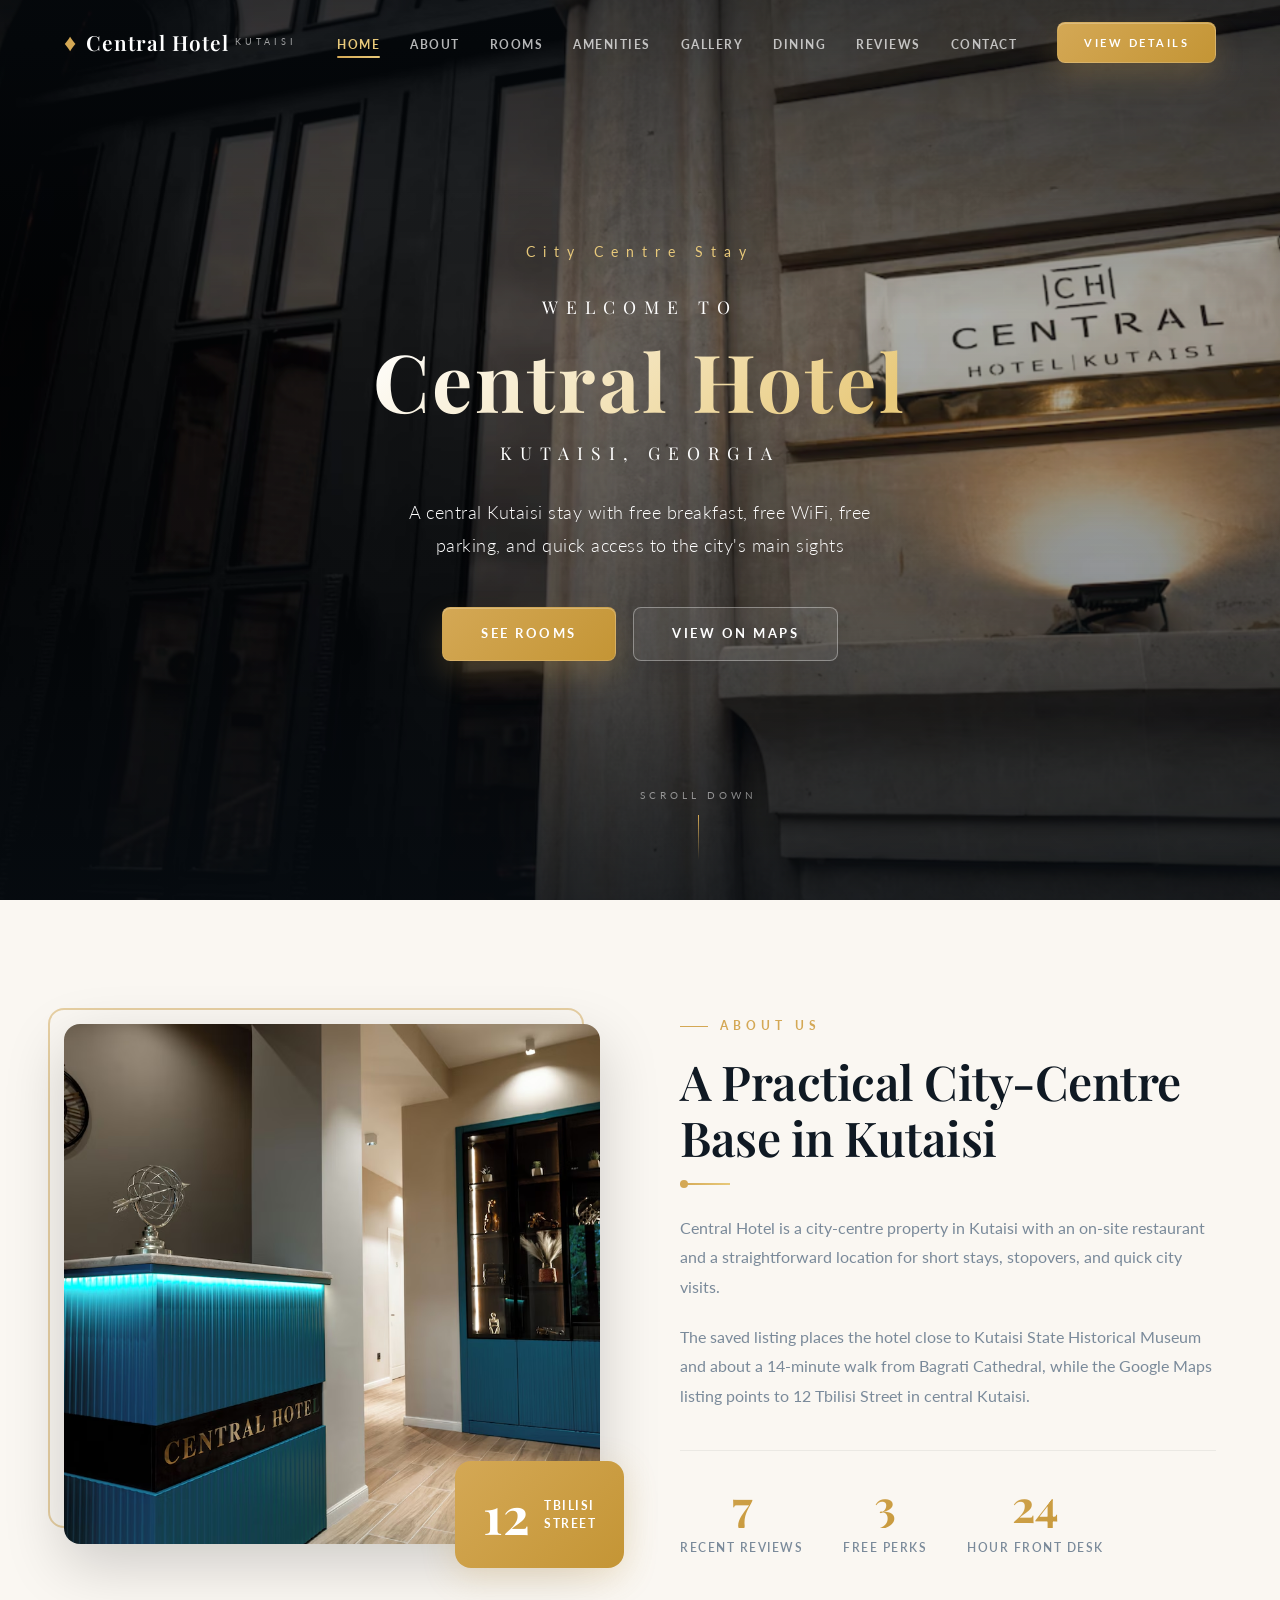
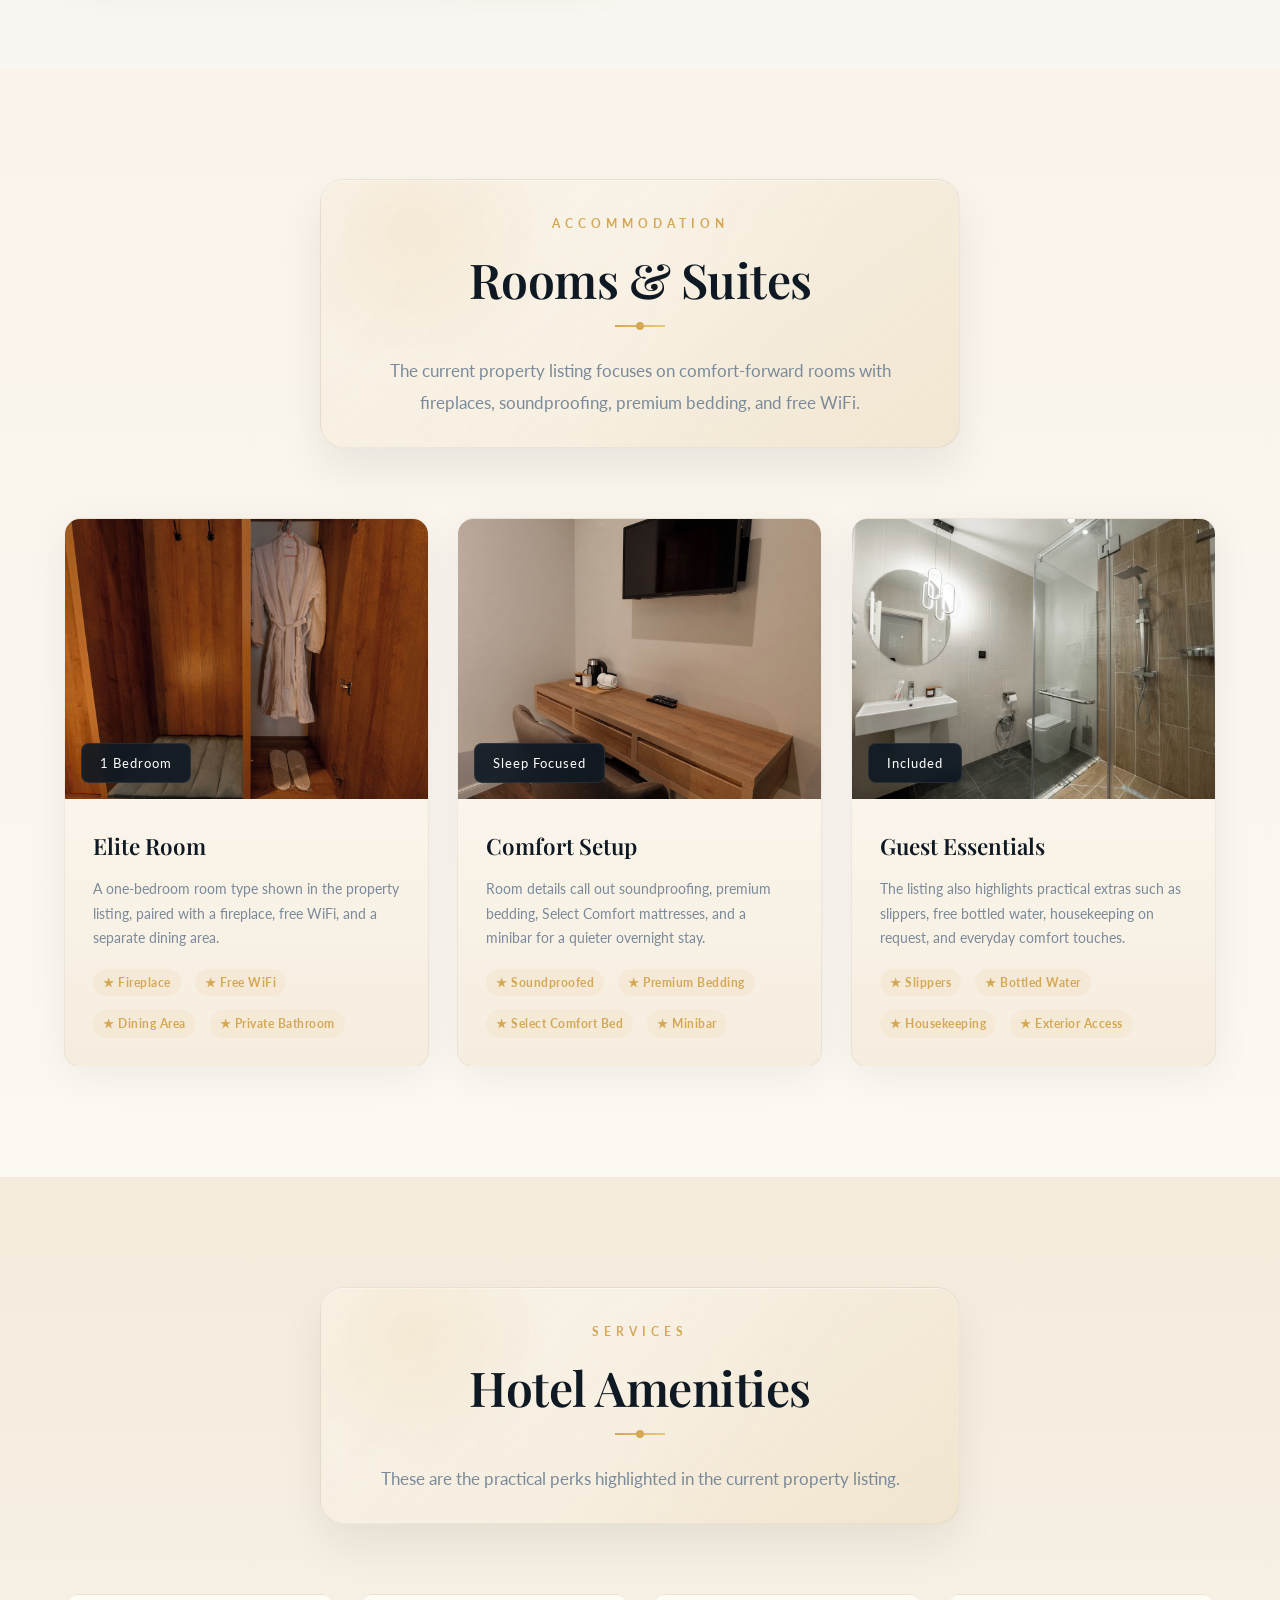
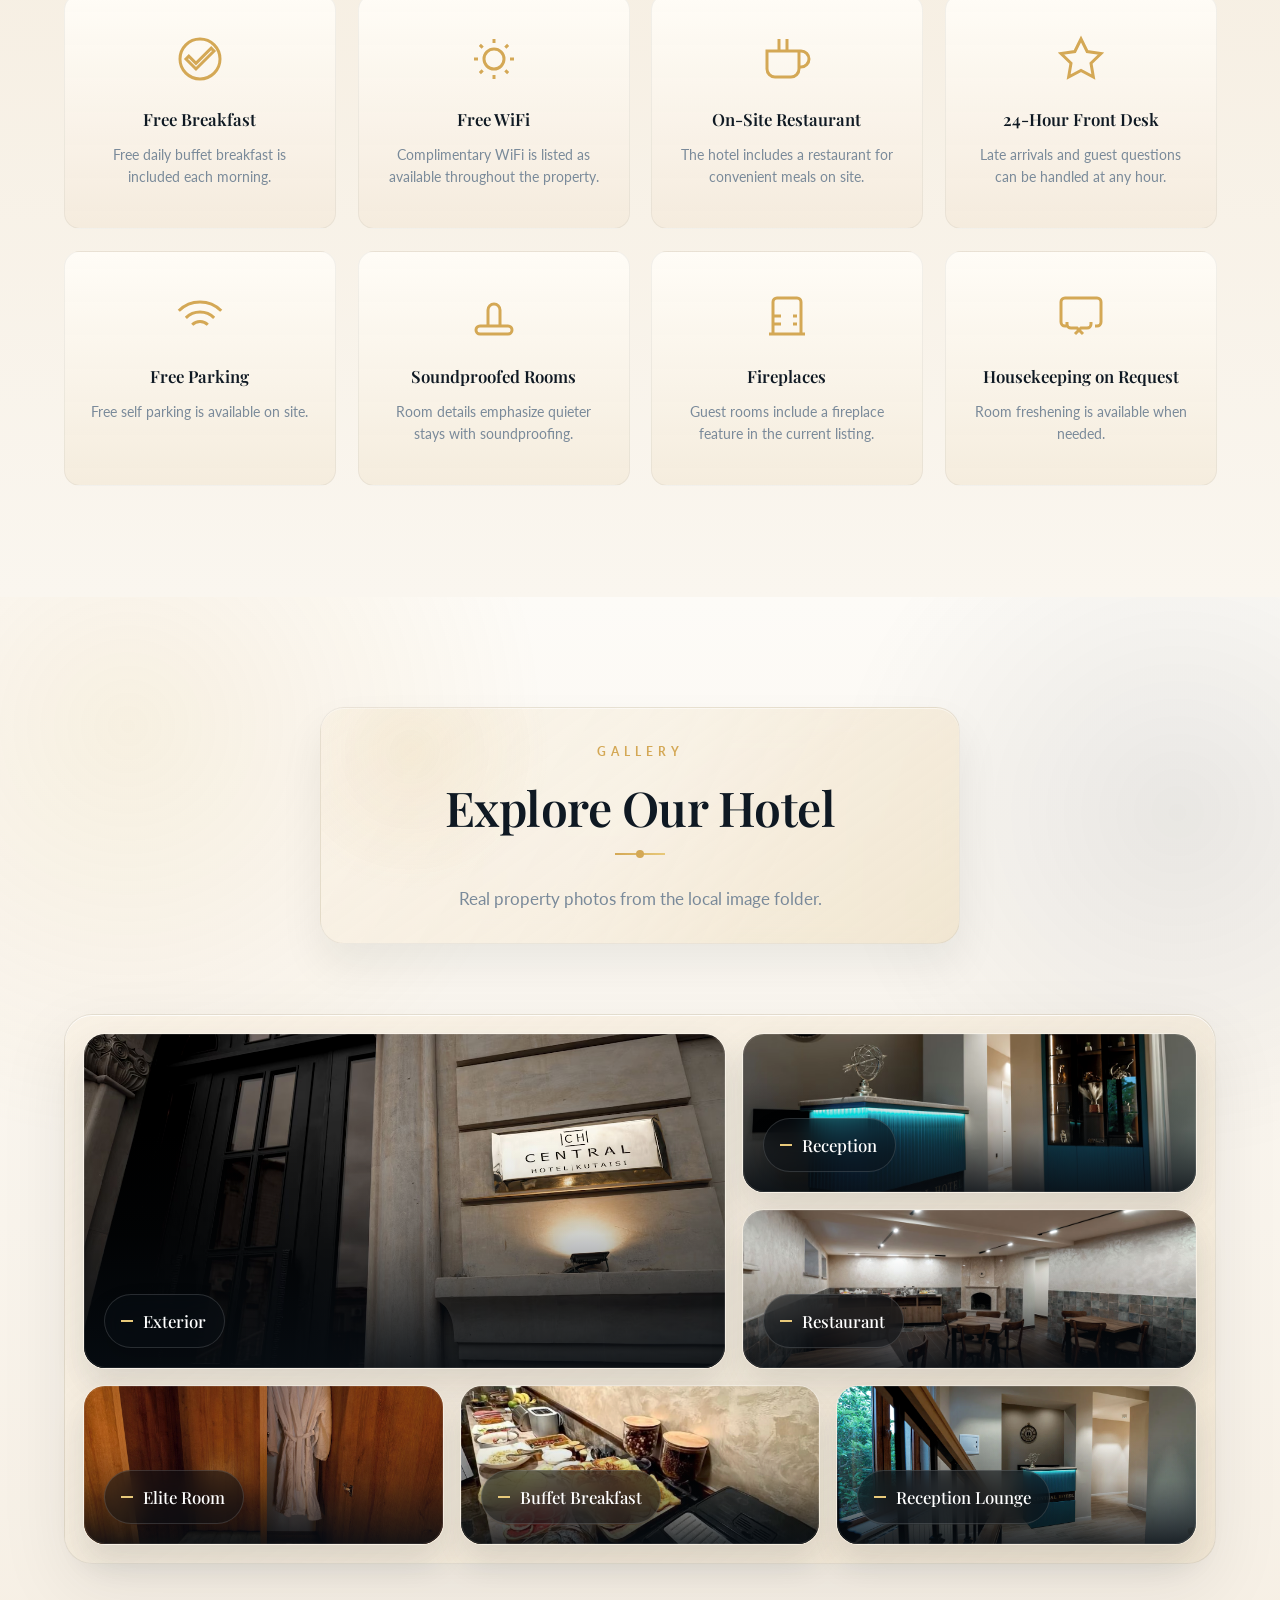
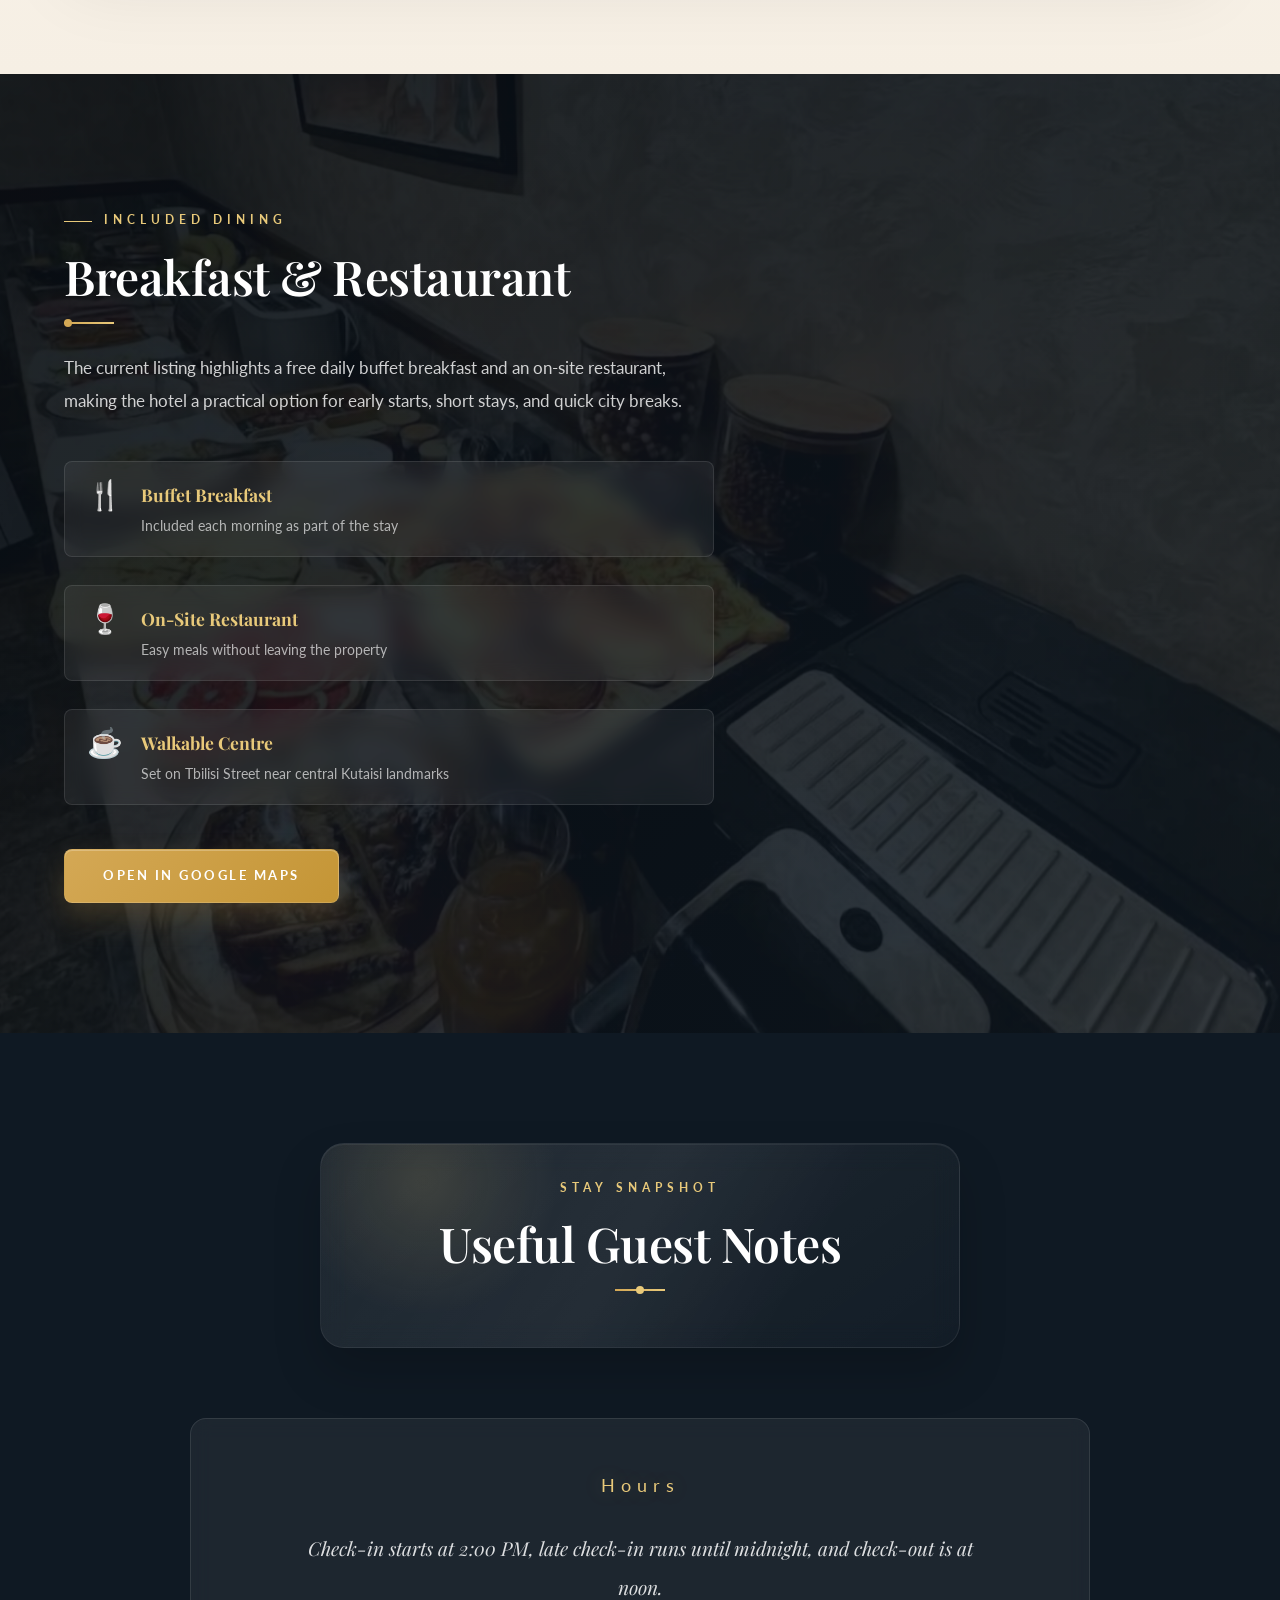
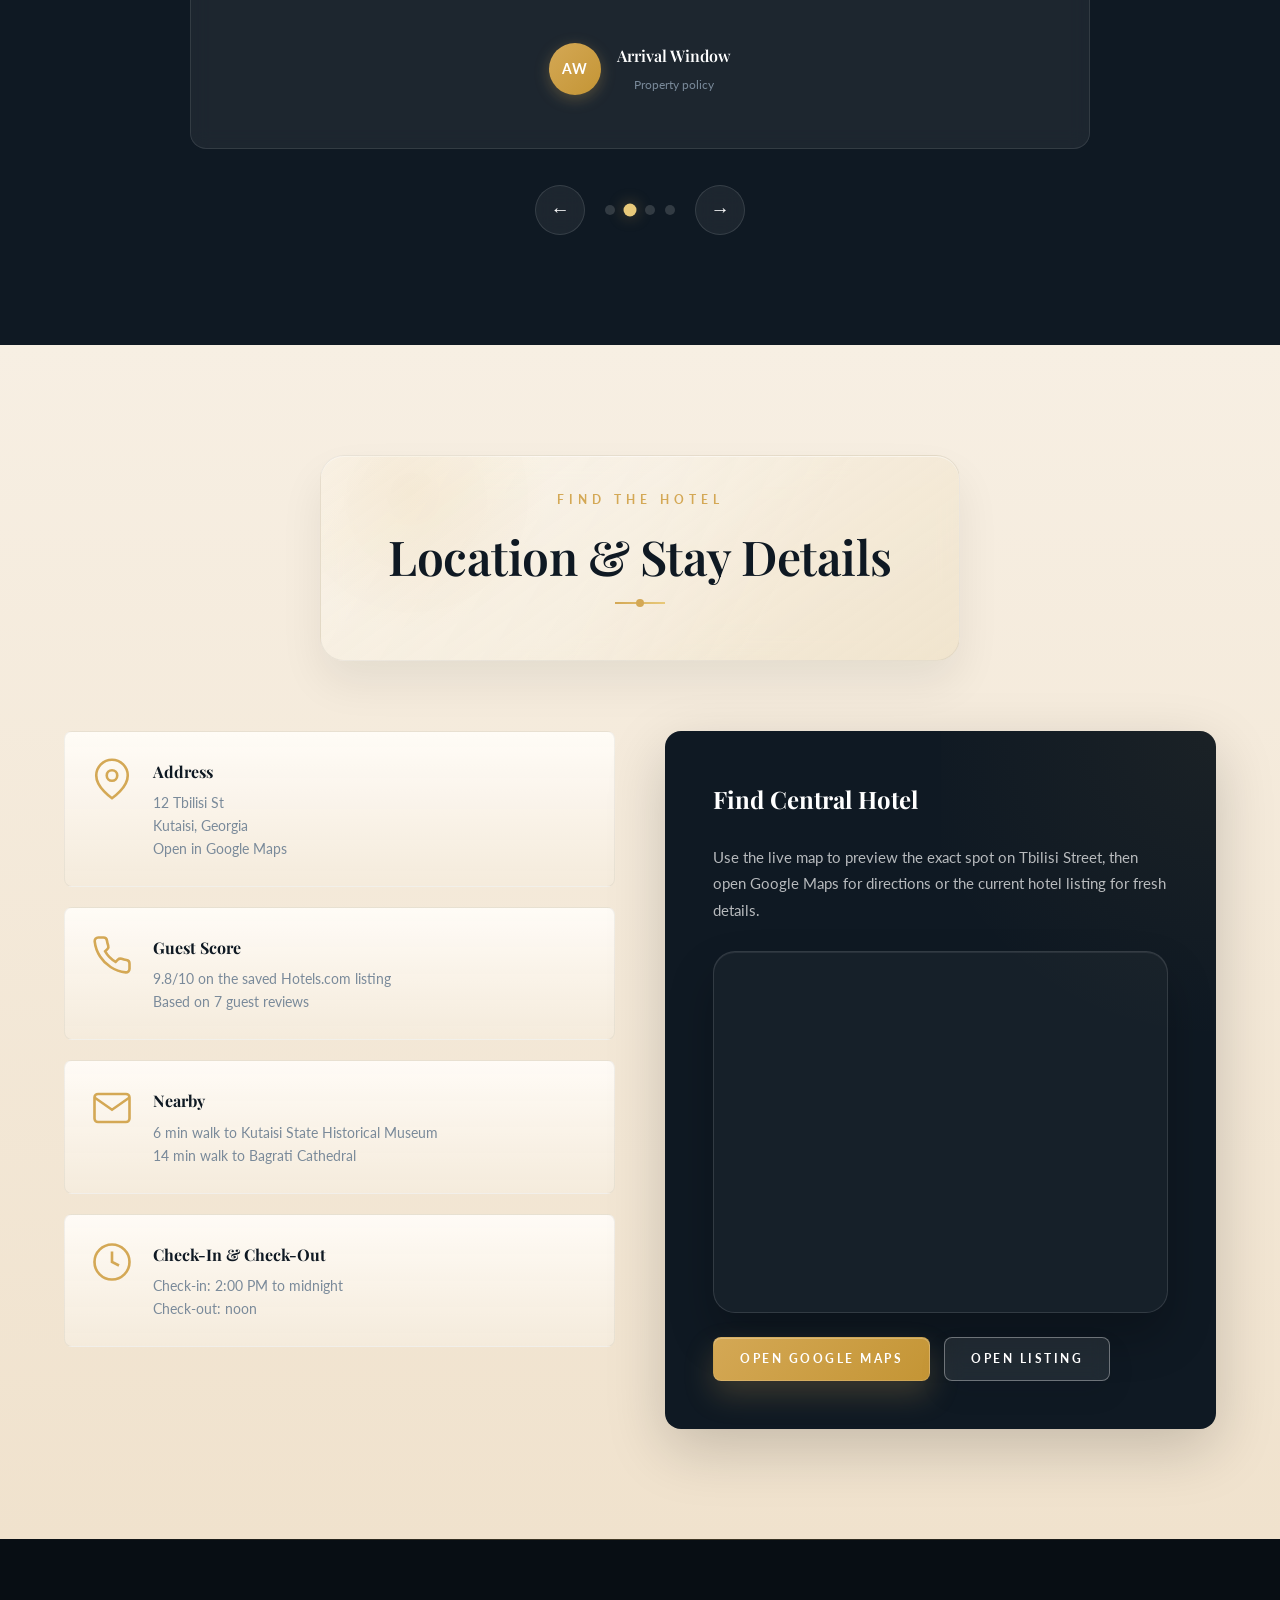
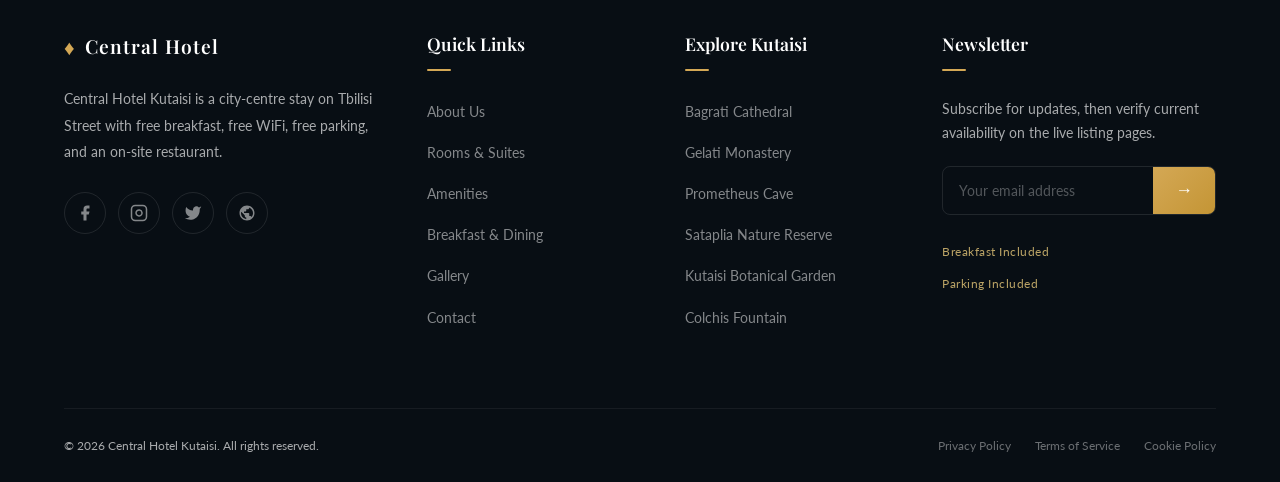
==== index.html @ b4d00702 "." ====
<!doctype html>
<html lang="en">
  <head>
    <meta charset="UTF-8" />
    <meta name="viewport" content="width=device-width, initial-scale=1.0" />
    <link
      rel="icon"
      href="https://public-frontend-cos.metadl.com/mgx/img/favicon_atoms.ico"
      type="image/x-icon"
    />
    <title>Central Hotel Kutaisi | City Centre Stay in Kutaisi</title>
    <link rel="stylesheet" href="./style.css" />
    <link
      href="https://fonts.googleapis.com/css2?family=Playfair+Display:ital,wght@0,400;0,500;0,600;0,700;1,400;1,500&family=Lato:wght@300;400;600;700&display=swap"
      rel="stylesheet"
    />
  </head>
  <body>
    <!-- Preloader -->
    <div id="preloader">
      <div class="preloader-inner">
        <div class="preloader-logo">Central Hotel</div>
        <div class="preloader-bar"><div class="preloader-bar-fill"></div></div>
      </div>
    </div>

    <!-- Navigation -->
    <nav id="navbar">
      <div class="nav-container">
        <a href="#hero" class="nav-logo">
          <span class="logo-icon">&#9830;</span>
          <span class="logo-text">Central Hotel</span>
          <span class="logo-sub">KUTAISI</span>
        </a>
        <ul class="nav-links" id="navLinks">
          <li><a href="#hero" class="nav-link active">Home</a></li>
          <li><a href="#about" class="nav-link">About</a></li>
          <li><a href="#rooms" class="nav-link">Rooms</a></li>
          <li><a href="#amenities" class="nav-link">Amenities</a></li>
          <li><a href="#gallery" class="nav-link">Gallery</a></li>
          <li><a href="#dining" class="nav-link">Dining</a></li>
          <li><a href="#testimonials" class="nav-link">Reviews</a></li>
          <li><a href="#contact" class="nav-link">Contact</a></li>
        </ul>
        <a href="#rooms" class="nav-book-btn">Book Now</a>
        <button class="hamburger" id="hamburger" aria-label="Toggle menu">
          <span></span>
          <span></span>
          <span></span>
        </button>
      </div>
    </nav>

    <!-- Hero Section -->
    <section id="hero" class="hero-section">
      <div
        class="hero-parallax"
        style="
          background-image: url(&quot;https://mgx-backend-cdn.metadl.com/generate/images/921678/2026-03-03/482be61f-58ed-4d4c-a4a6-3137638418ca.png&quot;);
        "
      ></div>
      <div class="hero-overlay"></div>
      <div class="hero-content">
        <div class="hero-badge animate-fade-down">★★★★★</div>
        <h1 class="hero-title">
          <span
            class="hero-line animate-text-reveal"
            style="animation-delay: 0.3s"
            >Welcome to</span
          >
          <span
            class="hero-line hero-line-large animate-text-reveal"
            style="animation-delay: 0.6s"
            >Central Hotel</span
          >
          <span
            class="hero-line animate-text-reveal"
            style="animation-delay: 0.9s"
            >Kutaisi, Georgia</span
          >
        </h1>
        <p class="hero-subtitle animate-fade-up" style="animation-delay: 1.2s">
          Experience timeless Georgian hospitality in the heart of one of the
          world's oldest cities
        </p>
        <div class="hero-buttons animate-fade-up" style="animation-delay: 1.5s">
          <a href="#rooms" class="btn btn-primary">Explore Rooms</a>
          <a href="#about" class="btn btn-outline">Discover More</a>
        </div>
      </div>
      <div
        class="hero-scroll-indicator animate-fade-up"
        style="animation-delay: 2s"
      >
        <span>Scroll Down</span>
        <div class="scroll-arrow"></div>
      </div>
    </section>

    <!-- About Section -->
    <section id="about" class="about-section section">
      <div class="container">
        <div class="about-grid">
          <div class="about-image-wrapper reveal-left">
            <div class="about-image">
              <img
                src="https://mgx-backend-cdn.metadl.com/generate/images/921678/2026-03-03/25d3d3d5-75b8-419e-853b-175c0b6292f0.png"
                alt="Central Hotel Lobby"
              />
            </div>
            <div class="about-image-accent"></div>
            <div class="about-experience-badge">
              <span class="exp-number" data-target="15">0</span>
              <span class="exp-text">Years of<br />Excellence</span>
            </div>
          </div>
          <div class="about-content reveal-right">
            <span class="section-tag">About Us</span>
            <h2 class="section-title">A Legacy of Georgian<br />Hospitality</h2>
            <div class="gold-divider"></div>
            <p class="about-text">
              Nestled in the vibrant heart of Kutaisi, Central Hotel stands as a
              beacon of luxury and comfort. Our hotel seamlessly blends
              traditional Georgian warmth with contemporary elegance, offering
              guests an unforgettable experience in one of the Caucasus region's
              most captivating cities.
            </p>
            <p class="about-text">
              From our meticulously designed rooms to our world-class dining,
              every detail has been crafted to ensure your stay is nothing short
              of extraordinary. Whether you're exploring the ancient Bagrati
              Cathedral, wandering through the Prometheus Cave, or simply
              relaxing in our spa, Central Hotel is your perfect home away from
              home.
            </p>
            <div class="about-stats">
              <div class="stat-item">
                <span class="stat-number" data-target="120">0</span>
                <span class="stat-label">Luxury Rooms</span>
              </div>
              <div class="stat-item">
                <span class="stat-number" data-target="50">0</span>
                <span class="stat-label">Staff Members</span>
              </div>
              <div class="stat-item">
                <span class="stat-number" data-target="98">0</span>
                <span class="stat-label">% Satisfaction</span>
              </div>
            </div>
          </div>
        </div>
      </div>
    </section>

    <!-- Rooms Section -->
    <section id="rooms" class="rooms-section section">
      <div class="container">
        <div class="section-header reveal-up">
          <span class="section-tag">Accommodation</span>
          <h2 class="section-title">Rooms & Suites</h2>
          <div class="gold-divider center"></div>
          <p class="section-subtitle">
            Each room is a sanctuary of comfort, designed with attention to
            every detail to ensure a restful and luxurious stay.
          </p>
        </div>
        <div class="rooms-grid">
          <div class="room-card reveal-up" style="animation-delay: 0.1s">
            <div class="room-image-wrapper">
              <img
                src="https://mgx-backend-cdn.metadl.com/generate/images/921678/2026-03-03/a9494c20-8f8f-4639-8f4b-a4f5a0dd9dda.png"
                alt="Standard Room"
              />
              <div class="room-image-overlay">
                <a href="#contact" class="btn btn-primary btn-sm">Book Now</a>
              </div>
              <div class="room-price">From <strong>$89</strong>/night</div>
            </div>
            <div class="room-info">
              <h3 class="room-name">Standard Room</h3>
              <p class="room-desc">
                A cozy retreat with modern amenities, perfect for solo travelers
                or couples seeking comfort and value.
              </p>
              <div class="room-features">
                <span class="room-feature">&#9733; 25m²</span>
                <span class="room-feature">&#9733; Queen Bed</span>
                <span class="room-feature">&#9733; City View</span>
                <span class="room-feature">&#9733; Free WiFi</span>
              </div>
            </div>
          </div>
          <div class="room-card reveal-up" style="animation-delay: 0.3s">
            <div class="room-image-wrapper">
              <img
                src="https://mgx-backend-cdn.metadl.com/generate/images/921678/2026-03-03/612b7403-11e9-4890-bdfe-04578ed6e88a.png"
                alt="Premium Room"
              />
              <div class="room-image-overlay">
                <a href="#contact" class="btn btn-primary btn-sm">Book Now</a>
              </div>
              <div class="room-price">From <strong>$149</strong>/night</div>
            </div>
            <div class="room-info">
              <h3 class="room-name">Premium Room</h3>
              <p class="room-desc">
                Spacious elegance with a sitting area and mountain views, ideal
                for those who appreciate the finer things.
              </p>
              <div class="room-features">
                <span class="room-feature">&#9733; 40m²</span>
                <span class="room-feature">&#9733; King Bed</span>
                <span class="room-feature">&#9733; Mountain View</span>
                <span class="room-feature">&#9733; Mini Bar</span>
              </div>
            </div>
          </div>
          <div class="room-card reveal-up" style="animation-delay: 0.5s">
            <div class="room-image-wrapper">
              <img
                src="https://mgx-backend-cdn.metadl.com/generate/images/921678/2026-03-03/67e9e223-abfd-43a4-9abd-842947604019.png"
                alt="Deluxe Suite"
              />
              <div class="room-image-overlay">
                <a href="#contact" class="btn btn-primary btn-sm">Book Now</a>
              </div>
              <div class="room-price">From <strong>$249</strong>/night</div>
            </div>
            <div class="room-info">
              <h3 class="room-name">Deluxe Suite</h3>
              <p class="room-desc">
                The pinnacle of luxury — a grand suite with separate living
                area, premium furnishings, and panoramic city views.
              </p>
              <div class="room-features">
                <span class="room-feature">&#9733; 65m²</span>
                <span class="room-feature">&#9733; King Bed</span>
                <span class="room-feature">&#9733; Panoramic View</span>
                <span class="room-feature">&#9733; Jacuzzi</span>
              </div>
            </div>
          </div>
        </div>
      </div>
    </section>

    <!-- Amenities Section -->
    <section id="amenities" class="amenities-section section">
      <div class="container">
        <div class="section-header reveal-up">
          <span class="section-tag">Services</span>
          <h2 class="section-title">Hotel Amenities</h2>
          <div class="gold-divider center"></div>
          <p class="section-subtitle">
            Everything you need for a perfect stay, from wellness to
            entertainment.
          </p>
        </div>
        <div class="amenities-grid">
          <div class="amenity-card reveal-up" style="animation-delay: 0.05s">
            <div class="amenity-icon">
              <svg
                viewBox="0 0 24 24"
                fill="none"
                stroke="currentColor"
                stroke-width="1.5"
              >
                <path
                  d="M12 2C6.48 2 2 6.48 2 12s4.48 10 10 10 10-4.48 10-10S17.52 2 12 2zm-2 15l-5-5 1.41-1.41L10 14.17l7.59-7.59L19 8l-9 9z"
                />
              </svg>
            </div>
            <h3 class="amenity-name">Spa & Wellness</h3>
            <p class="amenity-desc">
              Rejuvenate with traditional Georgian treatments and modern
              therapies.
            </p>
          </div>
          <div class="amenity-card reveal-up" style="animation-delay: 0.1s">
            <div class="amenity-icon">
              <svg
                viewBox="0 0 24 24"
                fill="none"
                stroke="currentColor"
                stroke-width="1.5"
              >
                <path
                  d="M2 12h2m16 0h2M12 2v2m0 16v2m-7.07-2.93l1.41-1.41m11.32-11.32l1.41-1.41M4.93 4.93l1.41 1.41m11.32 11.32l1.41 1.41"
                />
                <circle cx="12" cy="12" r="5" />
              </svg>
            </div>
            <h3 class="amenity-name">Swimming Pool</h3>
            <p class="amenity-desc">
              Indoor heated pool with panoramic views of the Caucasus mountains.
            </p>
          </div>
          <div class="amenity-card reveal-up" style="animation-delay: 0.15s">
            <div class="amenity-icon">
              <svg
                viewBox="0 0 24 24"
                fill="none"
                stroke="currentColor"
                stroke-width="1.5"
              >
                <path
                  d="M18 8h1a4 4 0 010 8h-1M2 8h16v9a4 4 0 01-4 4H6a4 4 0 01-4-4V8zm6-6v6m4-6v6"
                />
              </svg>
            </div>
            <h3 class="amenity-name">Fine Dining</h3>
            <p class="amenity-desc">
              Savor authentic Georgian cuisine and international dishes at our
              restaurant.
            </p>
          </div>
          <div class="amenity-card reveal-up" style="animation-delay: 0.2s">
            <div class="amenity-icon">
              <svg
                viewBox="0 0 24 24"
                fill="none"
                stroke="currentColor"
                stroke-width="1.5"
              >
                <path
                  d="M12 2l3.09 6.26L22 9.27l-5 4.87 1.18 6.88L12 17.77l-6.18 3.25L7 14.14 2 9.27l6.91-1.01L12 2z"
                />
              </svg>
            </div>
            <h3 class="amenity-name">Concierge</h3>
            <p class="amenity-desc">
              24/7 concierge service to help plan tours, transfers, and
              experiences.
            </p>
          </div>
          <div class="amenity-card reveal-up" style="animation-delay: 0.25s">
            <div class="amenity-icon">
              <svg
                viewBox="0 0 24 24"
                fill="none"
                stroke="currentColor"
                stroke-width="1.5"
              >
                <path
                  d="M8.111 16.404a5.5 5.5 0 017.778 0M12 20h.01m-7.08-7.071c3.904-3.905 10.236-3.905 14.14 0M1.394 9.393c5.857-5.858 15.355-5.858 21.213 0"
                />
              </svg>
            </div>
            <h3 class="amenity-name">Free WiFi</h3>
            <p class="amenity-desc">
              High-speed internet throughout the hotel for work and leisure.
            </p>
          </div>
          <div class="amenity-card reveal-up" style="animation-delay: 0.3s">
            <div class="amenity-icon">
              <svg
                viewBox="0 0 24 24"
                fill="none"
                stroke="currentColor"
                stroke-width="1.5"
              >
                <path
                  d="M9 17H5a2 2 0 00-2 2 2 2 0 002 2h14a2 2 0 002-2 2 2 0 00-2-2h-4m-6 0V9a3 3 0 013-3h0a3 3 0 013 3v8m-6 0h6"
                />
              </svg>
            </div>
            <h3 class="amenity-name">Fitness Center</h3>
            <p class="amenity-desc">
              State-of-the-art gym equipment available around the clock.
            </p>
          </div>
          <div class="amenity-card reveal-up" style="animation-delay: 0.35s">
            <div class="amenity-icon">
              <svg
                viewBox="0 0 24 24"
                fill="none"
                stroke="currentColor"
                stroke-width="1.5"
              >
                <path
                  d="M19 21V5a2 2 0 00-2-2H7a2 2 0 00-2 2v16m14 0H5m14 0h2m-16 0H3m2-9h4m-4 4h4m6-4h2m-2 4h2"
                />
              </svg>
            </div>
            <h3 class="amenity-name">Conference Hall</h3>
            <p class="amenity-desc">
              Modern meeting rooms for business events and celebrations.
            </p>
          </div>
          <div class="amenity-card reveal-up" style="animation-delay: 0.4s">
            <div class="amenity-icon">
              <svg
                viewBox="0 0 24 24"
                fill="none"
                stroke="currentColor"
                stroke-width="1.5"
              >
                <path
                  d="M5 17H4a2 2 0 01-2-2V5a2 2 0 012-2h16a2 2 0 012 2v10a2 2 0 01-2 2h-1m-6 4l-3-3H7a2 2 0 01-2-2v-1m12 0v1a2 2 0 01-2 2h-3l-3 3"
                />
              </svg>
            </div>
            <h3 class="amenity-name">Airport Transfer</h3>
            <p class="amenity-desc">
              Comfortable shuttle service to and from Kutaisi International
              Airport.
            </p>
          </div>
        </div>
      </div>
    </section>

    <!-- Gallery Section -->
    <section id="gallery" class="gallery-section section">
      <div class="container">
        <div class="section-header reveal-up">
          <span class="section-tag">Gallery</span>
          <h2 class="section-title">Explore Our Hotel</h2>
          <div class="gold-divider center"></div>
          <p class="section-subtitle">
            Take a visual journey through our spaces and discover the beauty
            that awaits.
          </p>
        </div>
        <div class="gallery-grid">
          <div
            class="gallery-item gallery-item-large reveal-up"
            style="animation-delay: 0.1s"
          >
            <img
              src="https://mgx-backend-cdn.metadl.com/generate/images/921678/2026-03-03/482be61f-58ed-4d4c-a4a6-3137638418ca.png"
              alt="Hotel Exterior"
            />
            <div class="gallery-overlay">
              <span class="gallery-label">Hotel Exterior</span>
            </div>
          </div>
          <div class="gallery-item reveal-up" style="animation-delay: 0.2s">
            <img
              src="https://mgx-backend-cdn.metadl.com/generate/images/921678/2026-03-03/25d3d3d5-75b8-419e-853b-175c0b6292f0.png"
              alt="Grand Lobby"
            />
            <div class="gallery-overlay">
              <span class="gallery-label">Grand Lobby</span>
            </div>
          </div>
          <div class="gallery-item reveal-up" style="animation-delay: 0.3s">
            <img
              src="https://mgx-backend-cdn.metadl.com/generate/images/921678/2026-03-03/fcd82aea-cbbe-494e-a034-54dc1b7f693b.png"
              alt="Pool & Spa"
            />
            <div class="gallery-overlay">
              <span class="gallery-label">Pool & Spa</span>
            </div>
          </div>
          <div class="gallery-item reveal-up" style="animation-delay: 0.4s">
            <img
              src="https://mgx-backend-cdn.metadl.com/generate/images/921678/2026-03-03/67e9e223-abfd-43a4-9abd-842947604019.png"
              alt="Deluxe Suite"
            />
            <div class="gallery-overlay">
              <span class="gallery-label">Deluxe Suite</span>
            </div>
          </div>
          <div class="gallery-item reveal-up" style="animation-delay: 0.5s">
            <img
              src="https://mgx-backend-cdn.metadl.com/generate/images/921678/2026-03-03/95b16799-f974-49b8-93a4-89ebf4156512.png"
              alt="Restaurant"
            />
            <div class="gallery-overlay">
              <span class="gallery-label">Restaurant</span>
            </div>
          </div>
          <div
            class="gallery-item gallery-item-large reveal-up"
            style="animation-delay: 0.6s"
          >
            <img
              src="https://mgx-backend-cdn.metadl.com/generate/images/921678/2026-03-03/96f2b819-2d77-4dee-a722-e985ec2047f8.png"
              alt="Kutaisi View"
            />
            <div class="gallery-overlay">
              <span class="gallery-label">Kutaisi Panorama</span>
            </div>
          </div>
        </div>
      </div>
    </section>

    <!-- Dining Section -->
    <section id="dining" class="dining-section section">
      <div
        class="dining-parallax"
        style="
          background-image: url(&quot;https://mgx-backend-cdn.metadl.com/generate/images/921678/2026-03-03/95b16799-f974-49b8-93a4-89ebf4156512.png&quot;);
        "
      ></div>
      <div class="dining-overlay"></div>
      <div class="container dining-content">
        <div class="dining-text reveal-up">
          <span class="section-tag light">Culinary Experience</span>
          <h2 class="section-title light">A Taste of Georgia</h2>
          <div class="gold-divider"></div>
          <p class="dining-desc">
            Our award-winning restaurant brings together the rich flavors of
            Georgian cuisine with international culinary artistry. From
            traditional khachapuri and khinkali to contemporary fusion dishes,
            every meal is a celebration of taste.
          </p>
          <div class="dining-features">
            <div class="dining-feature">
              <div class="dining-feature-icon">&#127860;</div>
              <div>
                <h4>Georgian Cuisine</h4>
                <p>Authentic recipes passed down through generations</p>
              </div>
            </div>
            <div class="dining-feature">
              <div class="dining-feature-icon">&#127863;</div>
              <div>
                <h4>Wine Cellar</h4>
                <p>Curated selection of Georgian and international wines</p>
              </div>
            </div>
            <div class="dining-feature">
              <div class="dining-feature-icon">&#9749;</div>
              <div>
                <h4>Breakfast Buffet</h4>
                <p>Start your day with our lavish morning spread</p>
              </div>
            </div>
          </div>
          <a href="#contact" class="btn btn-primary">Reserve a Table</a>
        </div>
      </div>
    </section>

    <!-- Testimonials Section -->
    <section id="testimonials" class="testimonials-section section">
      <div class="container">
        <div class="section-header reveal-up">
          <span class="section-tag">Testimonials</span>
          <h2 class="section-title">What Our Guests Say</h2>
          <div class="gold-divider center"></div>
        </div>
        <div class="testimonials-carousel reveal-up">
          <div class="testimonials-track" id="testimonialsTrack">
            <div class="testimonial-card">
              <div class="testimonial-stars">★★★★★</div>
              <p class="testimonial-text">
                "An absolutely magnificent experience. The staff went above and
                beyond to make our anniversary special. The room was stunning
                and the views of Kutaisi were breathtaking. We will definitely
                return!"
              </p>
              <div class="testimonial-author">
                <div class="testimonial-avatar">MK</div>
                <div>
                  <h4 class="testimonial-name">Maria & Klaus</h4>
                  <span class="testimonial-origin">Berlin, Germany</span>
                </div>
              </div>
            </div>
            <div class="testimonial-card">
              <div class="testimonial-stars">★★★★★</div>
              <p class="testimonial-text">
                "The perfect base for exploring Kutaisi. The concierge arranged
                incredible tours to Prometheus Cave and Gelati Monastery. The
                Georgian breakfast was the best I've ever had. Highly
                recommended!"
              </p>
              <div class="testimonial-author">
                <div class="testimonial-avatar">JS</div>
                <div>
                  <h4 class="testimonial-name">James Sullivan</h4>
                  <span class="testimonial-origin">London, UK</span>
                </div>
              </div>
            </div>
            <div class="testimonial-card">
              <div class="testimonial-stars">★★★★★</div>
              <p class="testimonial-text">
                "From the moment we arrived, we felt like royalty. The spa
                treatments were divine, the pool area was serene, and the
                restaurant served the most incredible khachapuri. A true gem in
                the Caucasus."
              </p>
              <div class="testimonial-author">
                <div class="testimonial-avatar">AT</div>
                <div>
                  <h4 class="testimonial-name">Ayumi Tanaka</h4>
                  <span class="testimonial-origin">Tokyo, Japan</span>
                </div>
              </div>
            </div>
            <div class="testimonial-card">
              <div class="testimonial-stars">★★★★★</div>
              <p class="testimonial-text">
                "We hosted our corporate retreat here and everything was
                flawless. The conference facilities are top-notch, the rooms are
                luxurious, and the team was incredibly professional. Outstanding
                service!"
              </p>
              <div class="testimonial-author">
                <div class="testimonial-avatar">RP</div>
                <div>
                  <h4 class="testimonial-name">Robert Petrov</h4>
                  <span class="testimonial-origin">Moscow, Russia</span>
                </div>
              </div>
            </div>
          </div>
          <div class="testimonials-controls">
            <button
              class="carousel-btn carousel-prev"
              id="prevBtn"
              aria-label="Previous testimonial"
            >
              &#8592;
            </button>
            <div class="carousel-dots" id="carouselDots"></div>
            <button
              class="carousel-btn carousel-next"
              id="nextBtn"
              aria-label="Next testimonial"
            >
              &#8594;
            </button>
          </div>
        </div>
      </div>
    </section>

    <!-- Contact Section -->
    <section id="contact" class="contact-section section">
      <div class="container">
        <div class="section-header reveal-up">
          <span class="section-tag">Get in Touch</span>
          <h2 class="section-title">Contact & Location</h2>
          <div class="gold-divider center"></div>
        </div>
        <div class="contact-grid">
          <div class="contact-info reveal-left">
            <div class="contact-info-card">
              <div class="contact-icon">
                <svg
                  viewBox="0 0 24 24"
                  fill="none"
                  stroke="currentColor"
                  stroke-width="1.5"
                >
                  <path d="M21 10c0 7-9 13-9 13s-9-6-9-13a9 9 0 0118 0z" />
                  <circle cx="12" cy="10" r="3" />
                </svg>
              </div>
              <div>
                <h4>Address</h4>
                <p>12 Rustaveli Avenue<br />Kutaisi 4600, Georgia</p>
              </div>
            </div>
            <div class="contact-info-card">
              <div class="contact-icon">
                <svg
                  viewBox="0 0 24 24"
                  fill="none"
                  stroke="currentColor"
                  stroke-width="1.5"
                >
                  <path
                    d="M22 16.92v3a2 2 0 01-2.18 2 19.79 19.79 0 01-8.63-3.07 19.5 19.5 0 01-6-6 19.79 19.79 0 01-3.07-8.67A2 2 0 014.11 2h3a2 2 0 012 1.72 12.84 12.84 0 00.7 2.81 2 2 0 01-.45 2.11L8.09 9.91a16 16 0 006 6l1.27-1.27a2 2 0 012.11-.45 12.84 12.84 0 002.81.7A2 2 0 0122 16.92z"
                  />
                </svg>
              </div>
              <div>
                <h4>Phone</h4>
                <p>+995 431 24 00 00<br />+995 555 12 34 56</p>
              </div>
            </div>
            <div class="contact-info-card">
              <div class="contact-icon">
                <svg
                  viewBox="0 0 24 24"
                  fill="none"
                  stroke="currentColor"
                  stroke-width="1.5"
                >
                  <path
                    d="M4 4h16c1.1 0 2 .9 2 2v12c0 1.1-.9 2-2 2H4c-1.1 0-2-.9-2-2V6c0-1.1.9-2 2-2z"
                  />
                  <polyline points="22,6 12,13 2,6" />
                </svg>
              </div>
              <div>
                <h4>Email</h4>
                <p>
                  <a
                    href="/cdn-cgi/l/email-protection"
                    class="__cf_email__"
                    data-cfemail="2841464e47684b4d465c5a494440475c4d44064f4d"
                    >[email&#160;protected]</a
                  ><br /><a
                    href="/cdn-cgi/l/email-protection"
                    class="__cf_email__"
                    data-cfemail="93e1f6e0f6e1e5f2e7fafcfde0d3f0f6fde7e1f2fffbfce7f6ffbdf4f6"
                    >[email&#160;protected]</a
                  >
                </p>
              </div>
            </div>
            <div class="contact-info-card">
              <div class="contact-icon">
                <svg
                  viewBox="0 0 24 24"
                  fill="none"
                  stroke="currentColor"
                  stroke-width="1.5"
                >
                  <circle cx="12" cy="12" r="10" />
                  <polyline points="12 6 12 12 16 14" />
                </svg>
              </div>
              <div>
                <h4>Reception Hours</h4>
                <p>24/7 — We never close</p>
              </div>
            </div>
          </div>
          <div class="contact-form-wrapper reveal-right">
            <form class="contact-form" id="contactForm">
              <h3 class="form-title">Send Us a Message</h3>
              <div class="form-row">
                <div class="form-group">
                  <input type="text" id="name" required placeholder=" " />
                  <label for="name">Full Name</label>
                  <div class="input-line"></div>
                </div>
                <div class="form-group">
                  <input type="email" id="email" required placeholder=" " />
                  <label for="email">Email Address</label>
                  <div class="input-line"></div>
                </div>
              </div>
              <div class="form-row">
                <div class="form-group">
                  <input type="tel" id="phone" placeholder=" " />
                  <label for="phone">Phone Number</label>
                  <div class="input-line"></div>
                </div>
                <div class="form-group">
                  <select id="subject" required>
                    <option value="" disabled selected></option>
                    <option value="reservation">Room Reservation</option>
                    <option value="dining">Restaurant Booking</option>
                    <option value="event">Event Inquiry</option>
                    <option value="general">General Question</option>
                  </select>
                  <label for="subject">Subject</label>
                  <div class="input-line"></div>
                </div>
              </div>
              <div class="form-group full-width">
                <textarea
                  id="message"
                  rows="4"
                  required
                  placeholder=" "
                ></textarea>
                <label for="message">Your Message</label>
                <div class="input-line"></div>
              </div>
              <button type="submit" class="btn btn-primary btn-full">
                <span>Send Message</span>
                <svg
                  viewBox="0 0 24 24"
                  fill="none"
                  stroke="currentColor"
                  stroke-width="2"
                  width="20"
                  height="20"
                >
                  <line x1="5" y1="12" x2="19" y2="12" />
                  <polyline points="12 5 19 12 12 19" />
                </svg>
              </button>
            </form>
          </div>
        </div>
      </div>
    </section>

    <!-- Footer -->
    <footer class="footer">
      <div class="container">
        <div class="footer-grid">
          <div class="footer-col footer-about">
            <div class="footer-logo">
              <span class="logo-icon">&#9830;</span>
              <span class="logo-text">Central Hotel</span>
            </div>
            <p class="footer-desc">
              Experience the finest Georgian hospitality in the heart of
              Kutaisi. Your luxury retreat in the Caucasus awaits.
            </p>
            <div class="footer-social">
              <a href="#" class="social-link" aria-label="Facebook">
                <svg
                  viewBox="0 0 24 24"
                  fill="currentColor"
                  width="18"
                  height="18"
                >
                  <path
                    d="M18 2h-3a5 5 0 00-5 5v3H7v4h3v8h4v-8h3l1-4h-4V7a1 1 0 011-1h3z"
                  />
                </svg>
              </a>
              <a href="#" class="social-link" aria-label="Instagram">
                <svg
                  viewBox="0 0 24 24"
                  fill="none"
                  stroke="currentColor"
                  stroke-width="2"
                  width="18"
                  height="18"
                >
                  <rect x="2" y="2" width="20" height="20" rx="5" ry="5" />
                  <path d="M16 11.37A4 4 0 1112.63 8 4 4 0 0116 11.37z" />
                  <line x1="17.5" y1="6.5" x2="17.51" y2="6.5" />
                </svg>
              </a>
              <a href="#" class="social-link" aria-label="Twitter">
                <svg
                  viewBox="0 0 24 24"
                  fill="currentColor"
                  width="18"
                  height="18"
                >
                  <path
                    d="M23 3a10.9 10.9 0 01-3.14 1.53 4.48 4.48 0 00-7.86 3v1A10.66 10.66 0 013 4s-4 9 5 13a11.64 11.64 0 01-7 2c9 5 20 0 20-11.5a4.5 4.5 0 00-.08-.83A7.72 7.72 0 0023 3z"
                  />
                </svg>
              </a>
              <a href="#" class="social-link" aria-label="TripAdvisor">
                <svg
                  viewBox="0 0 24 24"
                  fill="currentColor"
                  width="18"
                  height="18"
                >
                  <path
                    d="M12 2C6.48 2 2 6.48 2 12s4.48 10 10 10 10-4.48 10-10S17.52 2 12 2zm-1 17.93c-3.95-.49-7-3.85-7-7.93 0-.62.08-1.21.21-1.79L9 15v1c0 1.1.9 2 2 2v1.93zm6.9-2.54c-.26-.81-1-1.39-1.9-1.39h-1v-3c0-.55-.45-1-1-1H8v-2h2c.55 0 1-.45 1-1V7h2c1.1 0 2-.9 2-2v-.41c2.93 1.19 5 4.06 5 7.41 0 2.08-.8 3.97-2.1 5.39z"
                  />
                </svg>
              </a>
            </div>
          </div>
          <div class="footer-col">
            <h4 class="footer-heading">Quick Links</h4>
            <ul class="footer-links">
              <li><a href="#about">About Us</a></li>
              <li><a href="#rooms">Rooms & Suites</a></li>
              <li><a href="#amenities">Amenities</a></li>
              <li><a href="#dining">Restaurant</a></li>
              <li><a href="#gallery">Gallery</a></li>
              <li><a href="#contact">Contact</a></li>
            </ul>
          </div>
          <div class="footer-col">
            <h4 class="footer-heading">Explore Kutaisi</h4>
            <ul class="footer-links">
              <li><a href="#">Bagrati Cathedral</a></li>
              <li><a href="#">Gelati Monastery</a></li>
              <li><a href="#">Prometheus Cave</a></li>
              <li><a href="#">Sataplia Nature Reserve</a></li>
              <li><a href="#">Kutaisi Botanical Garden</a></li>
              <li><a href="#">Colchis Fountain</a></li>
            </ul>
          </div>
          <div class="footer-col">
            <h4 class="footer-heading">Newsletter</h4>
            <p class="footer-newsletter-text">
              Subscribe for exclusive offers and travel tips.
            </p>
            <form class="newsletter-form" id="newsletterForm">
              <div class="newsletter-input-wrapper">
                <input type="email" placeholder="Your email address" required />
                <button type="submit" aria-label="Subscribe">&#8594;</button>
              </div>
            </form>
            <div class="footer-awards">
              <span class="award-badge">&#127942; Best Hotel 2025</span>
              <span class="award-badge">&#11088; TripAdvisor Choice</span>
            </div>
          </div>
        </div>
        <div class="footer-bottom">
          <p>&copy; 2026 Central Hotel Kutaisi. All rights reserved.</p>
          <div class="footer-bottom-links">
            <a href="#">Privacy Policy</a>
            <a href="#">Terms of Service</a>
            <a href="#">Cookie Policy</a>
          </div>
        </div>
      </div>
    </footer>

    <!-- Back to Top Button -->
    <button id="backToTop" class="back-to-top" aria-label="Back to top">
      <svg
        viewBox="0 0 24 24"
        fill="none"
        stroke="currentColor"
        stroke-width="2"
        width="24"
        height="24"
      >
        <polyline points="18 15 12 9 6 15" />
      </svg>
    </button>

    <!-- Lightbox -->
    <div id="lightbox" class="lightbox">
      <button class="lightbox-close" aria-label="Close lightbox">
        &times;
      </button>
      <img
        src=""
        alt="Gallery Image"
        class="lightbox-image"
        id="lightboxImage"
      />
    </div>

    <script src="https://cdn.jsdelivr.net/npm/gsap@3/dist/gsap.min.js"></script>
    <script src="https://cdn.jsdelivr.net/npm/gsap@3/dist/ScrollTrigger.min.js"></script>
    <script src="https://cdn.jsdelivr.net/npm/gsap@3/dist/ScrollToPlugin.min.js"></script>
    <script src="https://unpkg.com/lenis@1.3.15/dist/lenis.min.js"></script>
    <script src="./script.js"></script>
  </body>
</html>
---- style.css ----
/* ============================================
   CENTRAL HOTEL KUTAISI - PREMIUM STYLESHEET
   ============================================ */

/* ---------- CSS Variables ---------- */
:root {
    --primary: #0f1923;
    --primary-light: #162533;
    --secondary: #d4a855;
    --secondary-light: #e8c97a;
    --tertiary: #faf7f2;
    --surface: rgba(248, 241, 231, 0.84);
    --surface-strong: rgba(243, 232, 214, 0.94);
    --dark: #080e14;
    --text: #2c2c2c;
    --text-light: #ffffff;
    --text-muted: #7a8a9a;
    --accent-hover: #c49535;
    --glass: rgba(255, 255, 255, 0.06);
    --glass-border: rgba(255, 255, 255, 0.1);
    --shadow: 0 4px 30px rgba(0, 0, 0, 0.08);
    --shadow-lg: 0 20px 60px rgba(0, 0, 0, 0.18);
    --shadow-gold: 0 8px 32px rgba(212, 168, 85, 0.25);
    --shadow-card: 0 8px 40px rgba(0, 0, 0, 0.06);
    --transition: all 0.35s cubic-bezier(0.4, 0, 0.2, 1);
    --transition-slow: all 0.7s cubic-bezier(0.16, 1, 0.3, 1);
    --transition-bounce: all 0.5s cubic-bezier(0.34, 1.56, 0.64, 1);
    --font-heading: 'Playfair Display', Georgia, serif;
    --font-body: 'Lato', Arial, sans-serif;
    --radius: 16px;
    --radius-sm: 8px;
}

/* ---------- Reset & Base ---------- */
*, *::before, *::after {
    margin: 0;
    padding: 0;
    box-sizing: border-box;
}

html {
    scroll-behavior: auto;
    font-size: 16px;
    max-width: 100%;
    overflow-x: hidden;
}

html.lenis,
html.lenis body {
    height: auto;
}

.lenis.lenis-smooth {
    scroll-behavior: auto !important;
}

.lenis.lenis-stopped {
    overflow: hidden;
}

body {
    font-family: var(--font-body);
    color: var(--text);
    background:
        radial-gradient(circle at 12% 10%, rgba(212, 168, 85, 0.09) 0%, transparent 28%),
        radial-gradient(circle at 88% 14%, rgba(15, 25, 35, 0.08) 0%, transparent 24%),
        linear-gradient(180deg, #fdfbf7 0%, #ffffff 36%, #f8f3ea 100%);
    overflow-x: hidden;
    line-height: 1.7;
    position: relative;
    isolation: isolate;
}

body::before,
body::after {
    content: '';
    position: fixed;
    inset: auto;
    border-radius: 50%;
    pointer-events: none;
    z-index: -1;
    filter: blur(90px);
    opacity: 0.55;
}

body::before {
    width: 26rem;
    height: 26rem;
    left: -10rem;
    top: 20%;
    background: rgba(212, 168, 85, 0.18);
}

body::after {
    width: 24rem;
    height: 24rem;
    right: -8rem;
    top: 56%;
    background: rgba(15, 25, 35, 0.12);
}

img {
    max-width: 100%;
    height: auto;
    display: block;
}

a {
    text-decoration: none;
    color: inherit;
    transition: var(--transition);
}

ul {
    list-style: none;
}

.container {
    max-width: 1200px;
    margin: 0 auto;
    padding: 0 24px;
}

.section {
    padding: 110px 0;
    position: relative;
    isolation: isolate;
    /* Prevent reveal animations from causing horizontal scroll on initial load */
    overflow-x: clip;
}

/* ---------- Scroll Progress ---------- */
.scroll-progress-track {
    position: fixed;
    top: 0;
    left: 0;
    width: 100%;
    height: 4px;
    background: rgba(15, 25, 35, 0.08);
    z-index: 1400;
    pointer-events: none;
    overflow: hidden;
    backdrop-filter: blur(8px);
    -webkit-backdrop-filter: blur(8px);
}

.scroll-progress-bar {
    width: 100%;
    height: 100%;
    background: linear-gradient(90deg, var(--secondary), var(--secondary-light), #f3dfab);
    transform: scaleX(0);
    transform-origin: 0 50%;
    box-shadow: 0 0 16px rgba(212, 168, 85, 0.35);
    will-change: transform;
}

/* ---------- Preloader ---------- */
#preloader {
    position: fixed;
    top: 0;
    left: 0;
    width: 100%;
    height: 100%;
    background: var(--primary);
    display: flex;
    align-items: center;
    justify-content: center;
    z-index: 10000;
    transition: opacity 0.8s cubic-bezier(0.4, 0, 0.2, 1), visibility 0.8s;
}

#preloader.hidden {
    opacity: 0;
    visibility: hidden;
}

.preloader-inner {
    text-align: center;
}

.preloader-logo {
    font-family: var(--font-heading);
    font-size: 2.5rem;
    color: var(--secondary);
    margin-bottom: 30px;
    letter-spacing: 6px;
    text-shadow: 0 0 40px rgba(212, 168, 85, 0.3);
}

.preloader-bar {
    width: 200px;
    height: 2px;
    background: rgba(255, 255, 255, 0.08);
    border-radius: 2px;
    overflow: hidden;
    margin: 0 auto;
}

.preloader-bar-fill {
    width: 0;
    height: 100%;
    background: linear-gradient(90deg, var(--secondary), var(--secondary-light));
    animation: preloaderFill 1s ease forwards;
}

@keyframes preloaderFill {
    to { width: 100%; }
}

/* ---------- Section Tags & Titles ---------- */
.section-tag {
    display: inline-block;
    font-family: var(--font-body);
    font-size: 0.75rem;
    font-weight: 700;
    letter-spacing: 5px;
    text-transform: uppercase;
    color: var(--secondary);
    margin-bottom: 18px;
    position: relative;
    padding-left: 40px;
}

.section-tag::before {
    content: '';
    position: absolute;
    left: 0;
    top: 50%;
    width: 28px;
    height: 1px;
    background: var(--secondary);
}

.section-tag.light {
    color: var(--secondary-light);
}

.section-tag.light::before {
    background: var(--secondary-light);
}

.section-title {
    font-family: var(--font-heading);
    font-size: 3rem;
    font-weight: 600;
    color: var(--primary);
    line-height: 1.15;
    margin-bottom: 18px;
    letter-spacing: -0.5px;
}

.section-title.light {
    color: var(--text-light);
}

.gold-divider {
    width: 50px;
    height: 2px;
    background: linear-gradient(90deg, var(--secondary), var(--secondary-light));
    margin-bottom: 28px;
    position: relative;
}

.gold-divider::after {
    content: '';
    position: absolute;
    left: 0;
    top: -3px;
    width: 8px;
    height: 8px;
    background: var(--secondary);
    border-radius: 50%;
}

.gold-divider.center {
    margin-left: auto;
    margin-right: auto;
}

.gold-divider.center::after {
    left: 50%;
    transform: translateX(-50%);
}

.section-header {
    position: relative;
    text-align: center;
    max-width: 640px;
    margin: 0 auto 70px;
    padding: 28px 30px;
    border-radius: 24px;
    background: linear-gradient(145deg, rgba(250, 244, 234, 0.92), rgba(239, 226, 201, 0.76));
    border: 1px solid rgba(15, 25, 35, 0.06);
    box-shadow:
        0 22px 44px rgba(15, 25, 35, 0.07),
        inset 0 1px 0 rgba(255, 255, 255, 0.48);
    backdrop-filter: blur(14px);
    -webkit-backdrop-filter: blur(14px);
    overflow: hidden;
}

.section-header::before {
    content: '';
    position: absolute;
    inset: 0;
    background:
        radial-gradient(circle at 14% 18%, rgba(212, 168, 85, 0.12) 0%, transparent 24%),
        linear-gradient(120deg, transparent 0%, rgba(255, 255, 255, 0.14) 46%, transparent 72%);
    pointer-events: none;
}

.section-header > * {
    position: relative;
    z-index: 1;
}

.section-header .section-tag {
    padding-left: 0;
}

.section-header .section-tag::before {
    display: none;
}

.section-subtitle {
    color: var(--text-muted);
    font-size: 1.05rem;
    line-height: 1.9;
}

/* ---------- Buttons ---------- */
.btn {
    display: inline-flex;
    align-items: center;
    gap: 10px;
    padding: 15px 38px;
    font-family: var(--font-body);
    font-size: 0.8rem;
    font-weight: 700;
    letter-spacing: 2.5px;
    text-transform: uppercase;
    border: none;
    cursor: pointer;
    transition: var(--transition);
    position: relative;
    overflow: hidden;
    border-radius: var(--radius-sm);
    border: 1px solid transparent;
    isolation: isolate;
    transform: translate3d(var(--magnetic-x, 0), var(--magnetic-y, 0), 0);
    box-shadow: 0 12px 28px rgba(8, 14, 20, 0.08);
    will-change: transform, box-shadow;
}

.btn::before {
    content: '';
    position: absolute;
    top: -25%;
    left: -30%;
    width: 55%;
    height: 150%;
    background: linear-gradient(115deg, transparent, rgba(255, 255, 255, 0.42), transparent);
    transform: translateX(-180%) rotate(14deg);
    transition: transform 0.75s cubic-bezier(0.16, 1, 0.3, 1);
    pointer-events: none;
}

.btn:hover::before {
    transform: translateX(300%) rotate(14deg);
}

.btn:hover {
    transform: translate3d(var(--magnetic-x, 0), calc(var(--magnetic-y, 0) - 4px), 0) scale(1.015);
    box-shadow: 0 18px 38px rgba(8, 14, 20, 0.16);
}

.btn:focus-visible {
    outline: none;
    box-shadow:
        0 0 0 4px rgba(212, 168, 85, 0.18),
        0 18px 38px rgba(8, 14, 20, 0.16);
}

.btn-primary {
    background: linear-gradient(135deg, var(--secondary), var(--accent-hover));
    color: var(--text-light);
    border-color: rgba(255, 255, 255, 0.12);
    box-shadow:
        0 14px 30px rgba(212, 168, 85, 0.22),
        inset 0 1px 0 rgba(255, 255, 255, 0.24);
}

.btn-primary:hover {
    background: linear-gradient(135deg, var(--secondary-light), var(--secondary));
    box-shadow:
        0 22px 42px rgba(212, 168, 85, 0.28),
        inset 0 1px 0 rgba(255, 255, 255, 0.28);
}

.btn-outline {
    background: rgba(255, 255, 255, 0.08);
    color: var(--text-light);
    border: 1.5px solid rgba(255, 255, 255, 0.35);
    backdrop-filter: blur(10px);
    border-radius: var(--radius-sm);
}

.btn-outline:hover {
    background: rgba(255, 255, 255, 0.16);
    border-color: var(--secondary-light);
    color: var(--secondary-light);
    box-shadow:
        0 18px 36px rgba(0, 0, 0, 0.2),
        inset 0 1px 0 rgba(255, 255, 255, 0.22);
}

.btn-sm {
    padding: 11px 26px;
    font-size: 0.72rem;
}

.btn-full {
    width: 100%;
    justify-content: center;
}

/* ---------- Navigation ---------- */
#navbar {
    position: fixed;
    top: 0;
    left: 0;
    width: 100%;
    z-index: 1000;
    padding: 22px 0;
    transition: var(--transition);
}

#navbar.scrolled {
    background: rgba(15, 25, 35, 0.92);
    padding: 10px 0;
    backdrop-filter: blur(24px);
    -webkit-backdrop-filter: blur(24px);
    box-shadow: 0 4px 30px rgba(0, 0, 0, 0.25);
    border-bottom: 1px solid rgba(212, 168, 85, 0.08);
}

.nav-container {
    max-width: 1200px;
    margin: 0 auto;
    padding: 0 24px;
    display: flex;
    align-items: center;
    justify-content: space-between;
}

.nav-logo {
    display: flex;
    align-items: center;
    gap: 10px;
    color: var(--text-light);
}

.nav-logo:hover .logo-icon {
    transform: rotate(45deg);
    text-shadow: 0 0 20px rgba(212, 168, 85, 0.6);
}

.logo-icon {
    color: var(--secondary);
    font-size: 1.5rem;
    transition: var(--transition);
}

.logo-text {
    font-family: var(--font-heading);
    font-size: 1.3rem;
    font-weight: 600;
    letter-spacing: 1px;
}

.logo-sub {
    font-size: 0.55rem;
    letter-spacing: 4px;
    text-transform: uppercase;
    opacity: 0.6;
    margin-left: -4px;
}

.nav-links {
    display: flex;
    align-items: center;
    gap: 30px;
}

.nav-link {
    color: rgba(255, 255, 255, 0.7);
    font-size: 0.75rem;
    font-weight: 700;
    letter-spacing: 1.5px;
    text-transform: uppercase;
    position: relative;
    padding: 6px 0;
}

.nav-link::after {
    content: '';
    position: absolute;
    bottom: 0;
    left: 50%;
    width: 0;
    height: 2px;
    background: linear-gradient(90deg, var(--secondary), var(--secondary-light));
    transition: width 0.3s ease, left 0.3s ease;
    border-radius: 2px;
}

.nav-link:hover,
.nav-link.active {
    color: var(--secondary-light);
}

.nav-link:hover::after,
.nav-link.active::after {
    width: 100%;
    left: 0;
}

.nav-book-btn {
    padding: 10px 26px;
    background: linear-gradient(135deg, var(--secondary), var(--accent-hover));
    color: var(--text-light);
    font-size: 0.7rem;
    font-weight: 700;
    letter-spacing: 2.5px;
    text-transform: uppercase;
    transition: var(--transition);
    border-radius: var(--radius-sm);
    box-shadow:
        0 14px 28px rgba(212, 168, 85, 0.22),
        inset 0 1px 0 rgba(255, 255, 255, 0.24);
    border: 1px solid rgba(255, 255, 255, 0.14);
    position: relative;
    overflow: hidden;
    isolation: isolate;
    transform: translate3d(var(--magnetic-x, 0), var(--magnetic-y, 0), 0);
    will-change: transform, box-shadow;
}

.nav-book-btn::before {
    content: '';
    position: absolute;
    top: -35%;
    left: -40%;
    width: 56%;
    height: 170%;
    background: linear-gradient(115deg, transparent, rgba(255, 255, 255, 0.4), transparent);
    transform: translateX(-180%) rotate(14deg);
    transition: transform 0.75s cubic-bezier(0.16, 1, 0.3, 1);
    pointer-events: none;
}

.nav-book-btn:hover {
    background: linear-gradient(135deg, var(--secondary-light), var(--secondary));
    transform: translate3d(var(--magnetic-x, 0), calc(var(--magnetic-y, 0) - 3px), 0) scale(1.015);
    box-shadow:
        0 20px 36px rgba(212, 168, 85, 0.28),
        inset 0 1px 0 rgba(255, 255, 255, 0.28);
}

.nav-book-btn:hover::before {
    transform: translateX(300%) rotate(14deg);
}

.nav-book-btn:focus-visible {
    outline: none;
    box-shadow:
        0 0 0 4px rgba(212, 168, 85, 0.18),
        0 20px 36px rgba(212, 168, 85, 0.28);
}

.hamburger {
    display: none;
    flex-direction: column;
    gap: 6px;
    background: none;
    border: none;
    cursor: pointer;
    padding: 4px;
    z-index: 1001;
}

.hamburger span {
    width: 26px;
    height: 2px;
    background: var(--text-light);
    transition: var(--transition);
    border-radius: 2px;
}

.hamburger.active span:nth-child(1) {
    transform: rotate(45deg) translate(5px, 6px);
}

.hamburger.active span:nth-child(2) {
    opacity: 0;
    transform: scaleX(0);
}

.hamburger.active span:nth-child(3) {
    transform: rotate(-45deg) translate(5px, -6px);
}

/* ---------- Hero Section ---------- */
.hero-section {
    position: relative;
    height: 100vh;
    min-height: 700px;
    display: flex;
    align-items: center;
    justify-content: center;
    overflow: hidden;
}

.hero-parallax {
    position: absolute;
    top: -10%;
    left: 0;
    width: 100%;
    height: 120%;
    background-size: cover;
    background-position: center;
    background-repeat: no-repeat;
    will-change: transform;
    filter: brightness(0.85) saturate(1.1);
}

.hero-overlay {
    position: absolute;
    top: 0;
    left: 0;
    width: 100%;
    height: 100%;
    background: linear-gradient(
        180deg,
        rgba(8, 14, 20, 0.55) 0%,
        rgba(8, 14, 20, 0.2) 35%,
        rgba(8, 14, 20, 0.35) 65%,
        rgba(8, 14, 20, 0.75) 100%
    );
}

.hero-content {
    position: relative;
    z-index: 2;
    text-align: center;
    color: var(--text-light);
    padding: 0 24px;
}

.hero-badge {
    font-size: 0.9rem;
    letter-spacing: 8px;
    color: var(--secondary-light);
    margin-bottom: 28px;
    text-shadow: 0 0 30px rgba(212, 168, 85, 0.4);
}

.hero-title {
    display: flex;
    flex-direction: column;
    align-items: center;
    margin-bottom: 28px;
}

.hero-line {
    display: block;
    font-family: var(--font-heading);
    font-size: 1.1rem;
    font-weight: 400;
    letter-spacing: 8px;
    text-transform: uppercase;
    opacity: 0.8;
}

.hero-line-large {
    font-size: 5rem;
    font-weight: 700;
    letter-spacing: 3px;
    text-transform: none;
    line-height: 1.1;
    margin: 14px 0;
    opacity: 1;
    background: linear-gradient(135deg, #ffffff 0%, #e8c97a 50%, #ffffff 100%);
    background-size: 200% auto;
    -webkit-background-clip: text;
    -webkit-text-fill-color: transparent;
    background-clip: text;
    animation: shimmerText 4s linear infinite;
}

@keyframes shimmerText {
    0% { background-position: 0% center; }
    100% { background-position: 200% center; }
}

.hero-subtitle {
    font-size: 1.1rem;
    font-weight: 300;
    max-width: 520px;
    margin: 0 auto 44px;
    opacity: 0.8;
    line-height: 1.9;
    letter-spacing: 0.5px;
}

.hero-buttons {
    display: flex;
    gap: 18px;
    justify-content: center;
    flex-wrap: wrap;
}

.hero-scroll-indicator {
    position: absolute;
    bottom: 40px;
    left: 50%;
    transform: translateX(-50%);
    z-index: 2;
    display: flex;
    flex-direction: column;
    align-items: center;
    gap: 10px;
    color: rgba(255, 255, 255, 0.5);
    font-size: 0.65rem;
    letter-spacing: 4px;
    text-transform: uppercase;
}

.scroll-arrow {
    width: 1px;
    height: 45px;
    background: linear-gradient(to bottom, var(--secondary), transparent);
    animation: scrollBounce 2.5s ease-in-out infinite;
}

@keyframes scrollBounce {
    0%, 100% { transform: translateY(0); opacity: 1; }
    50% { transform: translateY(12px); opacity: 0.3; }
}

/* ---------- Hero Animations ---------- */
.animate-text-reveal {
    opacity: 0;
    transform: translateY(40px);
    animation: textReveal 1s cubic-bezier(0.16, 1, 0.3, 1) forwards;
}

.animate-fade-up {
    opacity: 0;
    transform: translateY(25px);
    animation: fadeUp 1s cubic-bezier(0.16, 1, 0.3, 1) forwards;
}

.animate-fade-down {
    opacity: 0;
    transform: translateY(-25px);
    animation: fadeDown 1s cubic-bezier(0.16, 1, 0.3, 1) forwards;
}

@keyframes textReveal {
    to { opacity: 1; transform: translateY(0); }
}

@keyframes fadeUp {
    to { opacity: 1; transform: translateY(0); }
}

@keyframes fadeDown {
    to { opacity: 1; transform: translateY(0); }
}

/* ---------- Scroll Reveal Animations ---------- */
.reveal-up,
.reveal-left,
.reveal-right {
    opacity: 0;
    transition: var(--transition-slow);
}

.reveal-up {
    transform: translateY(60px);
}

.reveal-left {
    transform: translateX(-60px);
}

.reveal-right {
    transform: translateX(60px);
}

.reveal-up.revealed,
.reveal-left.revealed,
.reveal-right.revealed {
    opacity: 1;
    transform: translate(0, 0);
}

/* ---------- About Section ---------- */
.about-section {
    background: var(--tertiary);
    overflow: hidden;
}

.about-grid {
    display: grid;
    grid-template-columns: 1fr 1fr;
    gap: 80px;
    align-items: center;
}

.about-image-wrapper {
    position: relative;
}

.about-image {
    position: relative;
    overflow: hidden;
    border-radius: var(--radius);
    box-shadow: var(--shadow-lg);
}

.about-image img {
    width: 100%;
    height: 520px;
    object-fit: cover;
    transition: transform 0.8s cubic-bezier(0.16, 1, 0.3, 1);
}

.about-image-wrapper:hover .about-image img {
    transform: scale(1.06);
}

.about-image-accent {
    position: absolute;
    top: -16px;
    left: -16px;
    width: 100%;
    height: 100%;
    border: 2px solid var(--secondary);
    border-radius: var(--radius);
    z-index: -1;
    opacity: 0.5;
    transition: var(--transition);
}

.about-image-wrapper:hover .about-image-accent {
    top: -22px;
    left: -22px;
    opacity: 0.8;
}

.about-experience-badge {
    position: absolute;
    bottom: -24px;
    right: -24px;
    background: linear-gradient(135deg, var(--secondary), var(--accent-hover));
    color: var(--text-light);
    padding: 28px;
    display: flex;
    align-items: center;
    gap: 14px;
    z-index: 2;
    border-radius: var(--radius);
    box-shadow: var(--shadow-gold);
    transition: var(--transition);
}

.about-experience-badge:hover {
    transform: scale(1.05);
}

.exp-number {
    font-family: var(--font-heading);
    font-size: 3.2rem;
    font-weight: 700;
    line-height: 1;
}

.exp-text {
    font-size: 0.72rem;
    font-weight: 700;
    letter-spacing: 1.5px;
    text-transform: uppercase;
    line-height: 1.5;
}

.about-content .section-title {
    margin-bottom: 18px;
}

.about-text {
    color: var(--text-muted);
    margin-bottom: 20px;
    font-size: 1rem;
    line-height: 1.85;
}

.about-stats {
    display: flex;
    gap: 40px;
    margin-top: 40px;
    padding-top: 32px;
    border-top: 1px solid rgba(0, 0, 0, 0.06);
}

.stat-item {
    text-align: center;
    transition: var(--transition);
}

.stat-item:hover {
    transform: translateY(-4px);
}

.stat-number {
    display: block;
    font-family: var(--font-heading);
    font-size: 2.8rem;
    font-weight: 700;
    background: linear-gradient(135deg, var(--secondary), var(--accent-hover));
    -webkit-background-clip: text;
    -webkit-text-fill-color: transparent;
    background-clip: text;
    line-height: 1;
}

.stat-label {
    font-size: 0.75rem;
    color: var(--text-muted);
    text-transform: uppercase;
    letter-spacing: 1.5px;
    margin-top: 10px;
    display: block;
    font-weight: 600;
}

/* ---------- Rooms Section ---------- */
.rooms-section {
    background: linear-gradient(180deg, #f9f3ea 0%, #fcf8f2 100%);
}

.rooms-grid {
    display: grid;
    grid-template-columns: repeat(3, 1fr);
    gap: 28px;
}

.room-card {
    background: linear-gradient(180deg, rgba(255, 252, 247, 0.96), rgba(245, 236, 221, 0.94));
    border-radius: var(--radius);
    overflow: hidden;
    box-shadow: var(--shadow-card);
    transition:
        transform 0.55s cubic-bezier(0.16, 1, 0.3, 1),
        box-shadow 0.55s cubic-bezier(0.16, 1, 0.3, 1),
        border-color 0.4s ease;
    will-change: transform, box-shadow;
    border: 1px solid rgba(15, 25, 35, 0.05);
}

.room-card:hover {
    transform: translateY(-10px);
    box-shadow: 0 26px 60px rgba(15, 25, 35, 0.22);
    border-color: rgba(212, 168, 85, 0.15);
}

.room-image-wrapper {
    position: relative;
    overflow: hidden;
    height: 280px;
}

.room-image-wrapper img {
    width: 100%;
    height: 100%;
    object-fit: cover;
    /* Smooth, gentle zoom on hover with a bit more time, like amenity cards */
    transition: transform 0.65s cubic-bezier(0.16, 1, 0.3, 1);
}

.room-card:hover .room-image-wrapper img {
    transform: scale(1.12);
}

.room-image-overlay {
    position: absolute;
    top: 0;
    left: 0;
    width: 100%;
    height: 100%;
    background: linear-gradient(135deg, rgba(15, 25, 35, 0.6), rgba(212, 168, 85, 0.2));
    display: flex;
    align-items: center;
    justify-content: center;
    opacity: 0;
    transition: opacity 0.4s ease;
    backdrop-filter: blur(2px);
}

.room-card:hover .room-image-overlay {
    opacity: 1;
}

.room-price {
    position: absolute;
    bottom: 16px;
    left: 16px;
    background: rgba(15, 25, 35, 0.9);
    color: var(--text-light);
    padding: 8px 18px;
    font-size: 0.82rem;
    letter-spacing: 1px;
    border-radius: var(--radius-sm);
    backdrop-filter: blur(10px);
    border: 1px solid rgba(255, 255, 255, 0.08);
}

.room-price strong {
    color: var(--secondary-light);
    font-size: 1.25rem;
}

.room-info {
    padding: 28px;
}

.room-name {
    font-family: var(--font-heading);
    font-size: 1.4rem;
    font-weight: 600;
    color: var(--primary);
    margin-bottom: 12px;
    transition: var(--transition);
}

.room-card:hover .room-name {
    color: var(--secondary);
}

.room-desc {
    color: var(--text-muted);
    font-size: 0.9rem;
    line-height: 1.7;
    margin-bottom: 18px;
}

.room-features {
    display: flex;
    flex-wrap: wrap;
    gap: 14px;
}

.room-feature {
    font-size: 0.72rem;
    color: var(--secondary);
    font-weight: 700;
    letter-spacing: 0.5px;
    padding: 4px 10px;
    background: rgba(212, 168, 85, 0.08);
    border-radius: 20px;
    transition: var(--transition);
}

.room-card:hover .room-feature {
    background: rgba(212, 168, 85, 0.15);
}

/* ---------- Amenities Section ---------- */
.amenities-section {
    background: linear-gradient(180deg, #f4ebdc 0%, #faf6ef 100%);
}

.amenities-grid {
    display: grid;
    grid-template-columns: repeat(4, 1fr);
    gap: 22px;
}

.amenity-card {
    background: linear-gradient(180deg, rgba(255, 252, 247, 0.95), rgba(244, 235, 220, 0.92));
    padding: 40px 24px;
    text-align: center;
    transition:
        transform 0.55s cubic-bezier(0.16, 1, 0.3, 1),
        box-shadow 0.55s cubic-bezier(0.16, 1, 0.3, 1),
        border-color 0.4s ease;
    border: 1px solid rgba(15, 25, 35, 0.05);
    position: relative;
    overflow: hidden;
    border-radius: var(--radius);
    cursor: default;
    will-change: transform, box-shadow;
}

.amenity-card::before {
    content: '';
    position: absolute;
    top: 0;
    left: 50%;
    transform: translateX(-50%);
    width: 0;
    height: 3px;
    background: linear-gradient(90deg, var(--secondary), var(--secondary-light));
    transition: width 0.5s cubic-bezier(0.16, 1, 0.3, 1);
    border-radius: 0 0 4px 4px;
}

.amenity-card::after {
    content: '';
    position: absolute;
    top: 0;
    left: 0;
    width: 100%;
    height: 100%;
    background: radial-gradient(circle at 50% 0%, rgba(212, 168, 85, 0.06) 0%, transparent 70%);
    opacity: 0;
    transition: opacity 0.5s ease;
}

.amenity-card:hover::before {
    width: 60%;
}

.amenity-card:hover::after {
    opacity: 1;
}

.amenity-card:hover {
    transform: translateY(-8px);
    box-shadow: 0 22px 50px rgba(15, 25, 35, 0.2);
    border-color: rgba(212, 168, 85, 0.12);
}

.amenity-icon {
    width: 48px;
    height: 48px;
    margin: 0 auto 22px;
    color: var(--secondary);
    transition: var(--transition-bounce);
    position: relative;
    z-index: 1;
}

.amenity-card:hover .amenity-icon {
    transform: scale(1.2) rotate(5deg);
    color: var(--accent-hover);
}

.amenity-icon svg {
    width: 100%;
    height: 100%;
}

.amenity-name {
    font-family: var(--font-heading);
    font-size: 1.05rem;
    font-weight: 600;
    color: var(--primary);
    margin-bottom: 10px;
    position: relative;
    z-index: 1;
    transition: var(--transition);
}

.amenity-card:hover .amenity-name {
    color: var(--secondary);
}

.amenity-desc {
    font-size: 0.85rem;
    color: var(--text-muted);
    line-height: 1.65;
    position: relative;
    z-index: 1;
}

/* ---------- Gallery Section ---------- */
.gallery-section {
    background:
        radial-gradient(circle at 10% 12%, rgba(212, 168, 85, 0.12) 0%, transparent 28%),
        radial-gradient(circle at 92% 20%, rgba(15, 25, 35, 0.08) 0%, transparent 24%),
        linear-gradient(180deg, #fdfbf7 0%, #f6efe4 100%);
    overflow: hidden;
}

.gallery-grid {
    display: grid;
    grid-template-columns: repeat(12, minmax(0, 1fr));
    grid-auto-rows: 72px;
    grid-auto-flow: dense;
    gap: 16px;
    padding: 18px;
    background: linear-gradient(145deg, rgba(248, 240, 227, 0.78), rgba(233, 216, 186, 0.42));
    border: 1px solid rgba(15, 25, 35, 0.08);
    border-radius: 28px;
    box-shadow:
        0 24px 70px rgba(15, 25, 35, 0.08),
        inset 0 1px 0 rgba(255, 255, 255, 0.8);
    backdrop-filter: blur(18px);
    -webkit-backdrop-filter: blur(18px);
}

.gallery-item {
    position: relative;
    overflow: hidden;
    cursor: pointer;
    border-radius: 22px;
    min-height: 100%;
    border: 1px solid rgba(255, 255, 255, 0.22);
    box-shadow: 0 18px 34px rgba(15, 25, 35, 0.12);
    /* Simplified transform: remove 3D tilt so hover keeps a clean rectangle */
    transform: translate3d(0, 0, 0);
    transform-style: flat;
    transition:
        transform 0.6s cubic-bezier(0.16, 1, 0.3, 1),
        box-shadow 0.6s cubic-bezier(0.16, 1, 0.3, 1),
        border-color 0.4s ease;
}

.gallery-item-large {
    grid-column: auto;
}

.gallery-item:nth-child(1) {
    grid-column: span 7;
    grid-row: span 4;
}

.gallery-item:nth-child(2),
.gallery-item:nth-child(3) {
    grid-column: span 5;
    grid-row: span 2;
}

.gallery-item:nth-child(4),
.gallery-item:nth-child(5),
.gallery-item:nth-child(6) {
    grid-column: span 4;
    grid-row: span 2;
}

.gallery-item::before {
    content: '';
    position: absolute;
    inset: 0;
    border-radius: inherit;
    border: 1px solid rgba(255, 255, 255, 0.16);
    opacity: 0.6;
    /* Match smoother amenity-style timing */
    transition:
        opacity 0.6s cubic-bezier(0.16, 1, 0.3, 1),
        border-color 0.6s cubic-bezier(0.16, 1, 0.3, 1);
    pointer-events: none;
    z-index: 3;
}

.gallery-item::after {
    content: '';
    position: absolute;
    inset: -22%;
    background: radial-gradient(
        circle at var(--glow-x, 50%) var(--glow-y, 50%),
        rgba(232, 201, 122, 0.28) 0%,
        rgba(255, 255, 255, 0.1) 12%,
        transparent 34%
    );
    opacity: 0;
    transition: opacity 0.6s cubic-bezier(0.16, 1, 0.3, 1);
    pointer-events: none;
    z-index: 1;
}

.gallery-item img {
    width: 100%;
    height: 100%;
    object-fit: cover;
    /* Smooth zoom for gallery hover, with slightly longer timing like amenity cards */
    transition:
        transform 0.6s cubic-bezier(0.16, 1, 0.3, 1),
        filter 0.5s ease;
    filter: saturate(0.98) contrast(1.03);
    position: relative;
    z-index: 0;
}

.gallery-item:hover {
    transform: translate3d(0, -6px, 0);
    box-shadow: 0 26px 42px rgba(15, 25, 35, 0.18);
}

.gallery-item:hover img {
    transform: scale(1.06) translateZ(0);
    filter: brightness(0.74) saturate(1.2);
}

.gallery-overlay {
    position: absolute;
    top: 0;
    left: 0;
    width: 100%;
    height: 100%;
    background: linear-gradient(
        to top,
        rgba(8, 14, 20, 0.85) 0%,
        rgba(8, 14, 20, 0.2) 40%,
        transparent 70%
    );
    display: flex;
    align-items: flex-end;
    padding: 20px;
    opacity: 1;
    transition: background 0.6s cubic-bezier(0.16, 1, 0.3, 1);
    z-index: 2;
}

.gallery-label {
    color: var(--text-light);
    font-family: var(--font-heading);
    font-size: 1.05rem;
    font-weight: 500;
    transform: translateY(0);
    transition: transform 0.6s cubic-bezier(0.16, 1, 0.3, 1);
    position: relative;
    padding: 12px 18px 12px 38px;
    background: rgba(8, 14, 20, 0.52);
    border: 1px solid rgba(255, 255, 255, 0.14);
    border-radius: 999px;
    backdrop-filter: blur(12px);
    -webkit-backdrop-filter: blur(12px);
    box-shadow: 0 12px 24px rgba(0, 0, 0, 0.16);
}

.gallery-label::before {
    content: '';
    position: absolute;
    left: 16px;
    top: 50%;
    width: 12px;
    height: 2px;
    background: var(--secondary-light);
    transform: translateY(-50%);
}

.gallery-item:hover::before {
    opacity: 1;
    border-color: rgba(232, 201, 122, 0.45);
}

.gallery-item:hover::after {
    opacity: 1;
}

.gallery-item:hover .gallery-overlay {
    background: linear-gradient(
        to top,
        rgba(8, 14, 20, 0.9) 0%,
        rgba(8, 14, 20, 0.32) 44%,
        transparent 72%
    );
}

.gallery-item:hover .gallery-label {
    transform: translateY(-6px);
}

/* ---------- Dining Section ---------- */
.dining-section {
    position: relative;
    padding: 130px 0;
    overflow: hidden;
}

.dining-parallax {
    position: absolute;
    top: -10%;
    left: 0;
    width: 100%;
    height: 120%;
    background-size: cover;
    background-position: center;
    will-change: transform;
    filter: brightness(0.7) saturate(1.1);
}

.dining-overlay {
    position: absolute;
    top: 0;
    left: 0;
    width: 100%;
    height: 100%;
    background: linear-gradient(135deg, rgba(8, 14, 20, 0.88) 0%, rgba(15, 25, 35, 0.78) 100%);
}

.dining-content {
    position: relative;
    z-index: 2;
}

.dining-text {
    max-width: 650px;
    color: var(--text-light);
}

.dining-desc {
    font-size: 1.05rem;
    line-height: 1.95;
    opacity: 0.8;
    margin-bottom: 44px;
}

.dining-features {
    display: flex;
    flex-direction: column;
    gap: 28px;
    margin-bottom: 44px;
}

.dining-feature {
    display: flex;
    align-items: flex-start;
    gap: 18px;
    padding: 18px 22px;
    background: var(--glass);
    border: 1px solid var(--glass-border);
    border-radius: var(--radius-sm);
    backdrop-filter: blur(10px);
    -webkit-backdrop-filter: blur(10px);
    transition: var(--transition);
}

.dining-feature:hover {
    background: rgba(255, 255, 255, 0.1);
    border-color: rgba(212, 168, 85, 0.2);
    transform: translateX(8px);
}

.dining-feature-icon {
    font-size: 1.8rem;
    line-height: 1;
    flex-shrink: 0;
}

.dining-feature h4 {
    font-family: var(--font-heading);
    font-size: 1.1rem;
    margin-bottom: 4px;
    color: var(--secondary-light);
}

.dining-feature p {
    font-size: 0.88rem;
    opacity: 0.65;
}

/* ---------- Testimonials Section ---------- */
.testimonials-section {
    background: var(--primary);
    overflow: hidden;
}

.testimonials-section .section-tag {
    color: var(--secondary-light);
}

.testimonials-section .section-header {
    background: linear-gradient(145deg, rgba(255, 255, 255, 0.07), rgba(255, 255, 255, 0.02));
    border-color: rgba(255, 255, 255, 0.08);
    box-shadow:
        0 24px 48px rgba(0, 0, 0, 0.18),
        inset 0 1px 0 rgba(255, 255, 255, 0.06);
}

.testimonials-section .section-header::before {
    background:
        radial-gradient(circle at 16% 18%, rgba(232, 201, 122, 0.14) 0%, transparent 24%),
        linear-gradient(120deg, transparent 0%, rgba(255, 255, 255, 0.05) 48%, transparent 74%);
}

.testimonials-section .section-tag::before {
    display: none;
}

.testimonials-section .section-title {
    color: var(--text-light);
}

.testimonials-section .gold-divider::after {
    background: var(--secondary-light);
}

.testimonials-carousel {
    max-width: 900px;
    margin: 0 auto;
    overflow: hidden;
    position: relative;
}

.testimonials-track {
    display: flex;
    transition: transform 0.6s cubic-bezier(0.16, 1, 0.3, 1);
}

.testimonial-card {
    min-width: 100%;
    padding: 52px;
    background: var(--glass);
    text-align: center;
    border: 1px solid var(--glass-border);
    border-radius: var(--radius);
    backdrop-filter: blur(10px);
    -webkit-backdrop-filter: blur(10px);
}

.testimonial-stars {
    color: var(--secondary-light);
    font-size: 1.1rem;
    letter-spacing: 6px;
    margin-bottom: 28px;
    text-shadow: 0 0 20px rgba(212, 168, 85, 0.3);
}

.testimonial-text {
    font-family: var(--font-heading);
    font-size: 1.2rem;
    font-style: italic;
    line-height: 2;
    color: rgba(255, 255, 255, 0.85);
    margin-bottom: 36px;
    max-width: 700px;
    margin-left: auto;
    margin-right: auto;
}

.testimonial-author {
    display: flex;
    align-items: center;
    justify-content: center;
    gap: 16px;
}

.testimonial-avatar {
    width: 52px;
    height: 52px;
    border-radius: 50%;
    background: linear-gradient(135deg, var(--secondary), var(--accent-hover));
    color: var(--text-light);
    display: flex;
    align-items: center;
    justify-content: center;
    font-weight: 700;
    font-size: 0.85rem;
    letter-spacing: 1px;
    box-shadow: 0 4px 15px rgba(212, 168, 85, 0.3);
}

.testimonial-name {
    font-family: var(--font-heading);
    font-size: 1rem;
    font-weight: 600;
    color: var(--text-light);
}

.testimonial-origin {
    font-size: 0.78rem;
    color: var(--text-muted);
}

.testimonials-controls {
    display: flex;
    align-items: center;
    justify-content: center;
    gap: 20px;
    margin-top: 36px;
}

.carousel-btn {
    width: 50px;
    height: 50px;
    border: 1px solid rgba(255, 255, 255, 0.12);
    background: var(--glass);
    color: var(--text-light);
    font-size: 1.2rem;
    cursor: pointer;
    transition: var(--transition);
    display: flex;
    align-items: center;
    justify-content: center;
    border-radius: 50%;
    backdrop-filter: blur(10px);
}

.carousel-btn:hover {
    background: var(--secondary);
    color: var(--text-light);
    border-color: var(--secondary);
    transform: scale(1.1);
    box-shadow: var(--shadow-gold);
}

.carousel-dots {
    display: flex;
    gap: 10px;
}

.carousel-dot {
    width: 10px;
    height: 10px;
    border-radius: 50%;
    background: rgba(255, 255, 255, 0.15);
    cursor: pointer;
    transition: var(--transition);
}

.carousel-dot.active {
    background: var(--secondary-light);
    transform: scale(1.3);
    box-shadow: 0 0 12px rgba(212, 168, 85, 0.4);
}

.carousel-dot:hover {
    background: rgba(212, 168, 85, 0.5);
}

/* ---------- Contact Section ---------- */
.contact-section {
    background: linear-gradient(180deg, #f7efe3 0%, #f0e2cd 100%);
}

.contact-grid {
    display: grid;
    grid-template-columns: 1fr 1fr;
    gap: 50px;
    align-items: start;
}

.contact-info {
    display: flex;
    flex-direction: column;
    gap: 20px;
}

.contact-info-card {
    display: flex;
    align-items: flex-start;
    gap: 20px;
    padding: 26px;
    background: linear-gradient(180deg, rgba(255, 252, 247, 0.96), rgba(244, 235, 220, 0.94));
    transition: var(--transition);
    border-radius: var(--radius-sm);
    border: 1px solid rgba(15, 25, 35, 0.05);
}

.contact-info-card:hover {
    transform: translateX(10px);
    box-shadow: var(--shadow);
    border-color: rgba(212, 168, 85, 0.12);
}

.contact-icon {
    width: 42px;
    height: 42px;
    color: var(--secondary);
    flex-shrink: 0;
    transition: var(--transition);
}

.contact-info-card:hover .contact-icon {
    transform: scale(1.15);
    color: var(--accent-hover);
}

.contact-icon svg {
    width: 100%;
    height: 100%;
}

.contact-info-card h4 {
    font-family: var(--font-heading);
    font-size: 1rem;
    color: var(--primary);
    margin-bottom: 6px;
}

.contact-info-card p {
    font-size: 0.9rem;
    color: var(--text-muted);
    line-height: 1.6;
}

.contact-form-wrapper {
    background: var(--primary);
    padding: 48px;
    border-radius: var(--radius);
    box-shadow: var(--shadow-lg);
    position: relative;
    overflow: hidden;
}

.contact-form-wrapper::before {
    content: '';
    position: absolute;
    top: -50%;
    right: -50%;
    width: 100%;
    height: 100%;
    background: radial-gradient(circle, rgba(212, 168, 85, 0.06) 0%, transparent 70%);
    pointer-events: none;
}

.contact-map-card {
    position: relative;
    z-index: 1;
}

.contact-map-lead {
    color: rgba(255, 255, 255, 0.7);
    font-size: 0.92rem;
    line-height: 1.8;
    margin: -12px 0 28px;
}

.contact-map-frame {
    border-radius: 22px;
    overflow: hidden;
    border: 1px solid rgba(255, 255, 255, 0.12);
    box-shadow:
        0 24px 46px rgba(0, 0, 0, 0.24),
        inset 0 1px 0 rgba(255, 255, 255, 0.08);
    background: rgba(255, 255, 255, 0.03);
}

.contact-map-frame iframe {
    width: 100%;
    height: 360px;
    border: 0;
    display: block;
    filter: grayscale(0.1) contrast(1.05) saturate(0.95);
}

.contact-map-actions {
    display: flex;
    flex-wrap: wrap;
    gap: 14px;
    margin-top: 24px;
}

.form-title {
    font-family: var(--font-heading);
    font-size: 1.5rem;
    color: var(--text-light);
    margin-bottom: 36px;
    position: relative;
}

.form-row {
    display: grid;
    grid-template-columns: 1fr 1fr;
    gap: 24px;
    margin-bottom: 24px;
}

.form-group {
    position: relative;
}

.form-group.full-width {
    margin-bottom: 24px;
}

.form-group input,
.form-group textarea,
.form-group select {
    width: 100%;
    padding: 14px 0;
    background: transparent;
    border: none;
    border-bottom: 1px solid rgba(255, 255, 255, 0.12);
    color: var(--text-light);
    font-family: var(--font-body);
    font-size: 0.95rem;
    outline: none;
    transition: var(--transition);
}

.form-group select option {
    background: var(--primary);
    color: var(--text-light);
}

.form-group label {
    position: absolute;
    top: 14px;
    left: 0;
    font-size: 0.85rem;
    color: rgba(255, 255, 255, 0.4);
    pointer-events: none;
    transition: var(--transition);
}

.form-group input:focus ~ label,
.form-group input:not(:placeholder-shown) ~ label,
.form-group textarea:focus ~ label,
.form-group textarea:not(:placeholder-shown) ~ label,
.form-group select:focus ~ label,
.form-group select:valid ~ label {
    top: -14px;
    font-size: 0.68rem;
    color: var(--secondary-light);
    letter-spacing: 1px;
}

.input-line {
    position: absolute;
    bottom: 0;
    left: 0;
    width: 0;
    height: 2px;
    background: linear-gradient(90deg, var(--secondary), var(--secondary-light));
    transition: width 0.5s cubic-bezier(0.16, 1, 0.3, 1);
    border-radius: 2px;
}

.form-group input:focus ~ .input-line,
.form-group textarea:focus ~ .input-line,
.form-group select:focus ~ .input-line {
    width: 100%;
}

.form-group textarea {
    resize: vertical;
    min-height: 100px;
}

.contact-form .btn-primary {
    margin-top: 10px;
    border-radius: var(--radius-sm);
}

/* ---------- Footer ---------- */
.footer {
    background: var(--dark);
    color: rgba(255, 255, 255, 0.65);
    padding: 90px 0 0;
    position: relative;
}

.footer::before {
    content: '';
    position: absolute;
    top: 0;
    left: 0;
    width: 100%;
    height: 1px;
    background: linear-gradient(90deg, transparent, var(--secondary), transparent);
    opacity: 0.3;
}

.footer-grid {
    display: grid;
    grid-template-columns: 1.5fr 1fr 1fr 1.2fr;
    gap: 48px;
    padding-bottom: 64px;
    border-bottom: 1px solid rgba(255, 255, 255, 0.06);
}

.footer-logo {
    display: flex;
    align-items: center;
    gap: 10px;
    margin-bottom: 22px;
}

.footer-logo .logo-icon {
    color: var(--secondary);
    font-size: 1.3rem;
}

.footer-logo .logo-text {
    font-family: var(--font-heading);
    font-size: 1.2rem;
    color: var(--text-light);
}

.footer-desc {
    font-size: 0.9rem;
    line-height: 1.85;
    margin-bottom: 26px;
}

.footer-social {
    display: flex;
    gap: 12px;
}

.social-link {
    width: 42px;
    height: 42px;
    border: 1px solid rgba(255, 255, 255, 0.1);
    display: flex;
    align-items: center;
    justify-content: center;
    color: rgba(255, 255, 255, 0.5);
    transition: var(--transition);
    border-radius: 50%;
}

.social-link:hover {
    background: linear-gradient(135deg, var(--secondary), var(--accent-hover));
    border-color: var(--secondary);
    color: var(--text-light);
    transform: translateY(-4px) rotate(5deg);
    box-shadow: 0 6px 20px rgba(212, 168, 85, 0.3);
}

.footer-heading {
    font-family: var(--font-heading);
    font-size: 1.1rem;
    color: var(--text-light);
    margin-bottom: 26px;
    font-weight: 600;
    position: relative;
    padding-bottom: 12px;
}

.footer-heading::after {
    content: '';
    position: absolute;
    bottom: 0;
    left: 0;
    width: 24px;
    height: 2px;
    background: var(--secondary);
    border-radius: 2px;
}

.footer-links li {
    margin-bottom: 14px;
}

.footer-links a {
    font-size: 0.88rem;
    color: rgba(255, 255, 255, 0.5);
    transition: var(--transition);
    position: relative;
    padding-left: 0;
}

.footer-links a::before {
    content: '→';
    position: absolute;
    left: -16px;
    opacity: 0;
    color: var(--secondary);
    transition: var(--transition);
    font-size: 0.8rem;
}

.footer-links a:hover {
    color: var(--secondary-light);
    padding-left: 16px;
}

.footer-links a:hover::before {
    left: 0;
    opacity: 1;
}

.footer-newsletter-text {
    font-size: 0.88rem;
    margin-bottom: 22px;
}

.newsletter-form {
    margin-bottom: 26px;
}

.newsletter-input-wrapper {
    display: flex;
    border: 1px solid rgba(255, 255, 255, 0.1);
    border-radius: var(--radius-sm);
    overflow: hidden;
    transition: var(--transition);
}

.newsletter-input-wrapper:focus-within {
    border-color: rgba(212, 168, 85, 0.3);
    box-shadow: 0 0 20px rgba(212, 168, 85, 0.08);
}

.newsletter-input-wrapper input {
    flex: 1;
    padding: 13px 16px;
    background: transparent;
    border: none;
    color: var(--text-light);
    font-family: var(--font-body);
    font-size: 0.85rem;
    outline: none;
}

.newsletter-input-wrapper input::placeholder {
    color: rgba(255, 255, 255, 0.3);
}

.newsletter-input-wrapper button {
    padding: 13px 22px;
    background: linear-gradient(135deg, var(--secondary), var(--accent-hover));
    border: none;
    color: var(--text-light);
    font-size: 1.1rem;
    cursor: pointer;
    transition: var(--transition);
}

.newsletter-input-wrapper button:hover {
    background: linear-gradient(135deg, var(--secondary-light), var(--secondary));
}

.footer-awards {
    display: flex;
    flex-direction: column;
    gap: 10px;
}

.award-badge {
    font-size: 0.78rem;
    color: var(--secondary-light);
    letter-spacing: 0.5px;
    opacity: 0.8;
}

.footer-bottom {
    display: flex;
    align-items: center;
    justify-content: space-between;
    padding: 26px 0;
    font-size: 0.78rem;
}

.footer-bottom-links {
    display: flex;
    gap: 24px;
}

.footer-bottom-links a {
    color: rgba(255, 255, 255, 0.4);
    transition: var(--transition);
}

.footer-bottom-links a:hover {
    color: var(--secondary-light);
}

/* ---------- Back to Top ---------- */
.back-to-top {
    position: fixed;
    bottom: 30px;
    right: 30px;
    width: 52px;
    height: 52px;
    background: linear-gradient(135deg, var(--secondary), var(--accent-hover));
    color: var(--text-light);
    border: none;
    cursor: pointer;
    display: flex;
    align-items: center;
    justify-content: center;
    opacity: 0;
    visibility: hidden;
    transform: translateY(20px);
    transition: var(--transition);
    z-index: 999;
    box-shadow: var(--shadow-gold);
    border-radius: 50%;
}

.back-to-top.visible {
    opacity: 1;
    visibility: visible;
    transform: translateY(0);
}

.back-to-top:hover {
    background: linear-gradient(135deg, var(--secondary-light), var(--secondary));
    transform: translateY(-4px);
    box-shadow: 0 10px 30px rgba(212, 168, 85, 0.4);
}

/* ---------- Lightbox ---------- */
.lightbox {
    position: fixed;
    top: 0;
    left: 0;
    width: 100%;
    height: 100%;
    background: rgba(8, 14, 20, 0.95);
    display: flex;
    align-items: center;
    justify-content: center;
    z-index: 10001;
    opacity: 0;
    visibility: hidden;
    transition: opacity 0.4s ease, visibility 0.4s ease;
    cursor: pointer;
    backdrop-filter: blur(20px);
    -webkit-backdrop-filter: blur(20px);
}

.lightbox.active {
    opacity: 1;
    visibility: visible;
}

.lightbox-image {
    max-width: 88%;
    max-height: 85vh;
    object-fit: contain;
    transform: scale(0.85);
    transition: transform 0.5s cubic-bezier(0.16, 1, 0.3, 1);
    border-radius: var(--radius-sm);
    box-shadow: 0 30px 80px rgba(0, 0, 0, 0.5);
}

.lightbox.active .lightbox-image {
    transform: scale(1);
}

.lightbox-close {
    position: absolute;
    top: 24px;
    right: 32px;
    background: none;
    border: none;
    color: rgba(255, 255, 255, 0.6);
    font-size: 2.5rem;
    cursor: pointer;
    transition: var(--transition);
    line-height: 1;
    width: 50px;
    height: 50px;
    display: flex;
    align-items: center;
    justify-content: center;
    border-radius: 50%;
}

.lightbox-close:hover {
    color: var(--secondary-light);
    background: rgba(255, 255, 255, 0.08);
    transform: rotate(90deg);
}

/* ---------- Responsive ---------- */
@media (max-width: 1024px) {
    .rooms-grid {
        grid-template-columns: repeat(2, 1fr);
    }

    .amenities-grid {
        grid-template-columns: repeat(3, 1fr);
    }

    .gallery-grid {
        grid-auto-rows: 62px;
        gap: 14px;
        padding: 14px;
    }

    .about-grid {
        gap: 50px;
    }

    .footer-grid {
        grid-template-columns: repeat(2, 1fr);
    }
}

@media (max-width: 768px) {
    .section {
        padding: 80px 0;
    }

    .section-title {
        font-size: 2.2rem;
    }

    .nav-links,
    .nav-book-btn {
        display: none;
    }

    .nav-links.active {
        display: flex;
        flex-direction: column;
        position: fixed;
        top: 0;
        left: 0;
        width: 100%;
        height: 100vh;
        background: rgba(15, 25, 35, 0.98);
        backdrop-filter: blur(30px);
        -webkit-backdrop-filter: blur(30px);
        justify-content: center;
        align-items: center;
        gap: 28px;
        z-index: 1000;
    }

    .nav-links.active .nav-link {
        font-size: 1.1rem;
        letter-spacing: 3px;
    }

    .hamburger {
        display: flex;
    }

    .hero-line-large {
        font-size: 2.8rem;
    }

    .hero-line {
        font-size: 0.85rem;
    }

    .about-grid {
        grid-template-columns: 1fr;
        gap: 40px;
    }

    .about-image img {
        height: 350px;
    }

    .about-experience-badge {
        bottom: -16px;
        right: 16px;
    }

    .about-image-accent {
        display: none;
    }

    .rooms-grid {
        grid-template-columns: 1fr;
    }

    .amenities-grid {
        grid-template-columns: repeat(2, 1fr);
    }

    .gallery-grid {
        grid-template-columns: repeat(6, minmax(0, 1fr));
        grid-auto-rows: 68px;
        gap: 12px;
        padding: 14px;
    }

    .gallery-grid .gallery-item:nth-child(1) {
        grid-column: span 6;
        grid-row: span 4;
    }

    .gallery-grid .gallery-item:nth-child(2),
    .gallery-grid .gallery-item:nth-child(3) {
        grid-column: span 3;
        grid-row: span 2;
    }

    .gallery-grid .gallery-item:nth-child(4),
    .gallery-grid .gallery-item:nth-child(5),
    .gallery-grid .gallery-item:nth-child(6) {
        grid-column: span 2;
        grid-row: span 2;
    }

    .contact-grid {
        grid-template-columns: 1fr;
    }

    .contact-form-wrapper {
        padding: 36px 24px;
    }

    .contact-map-frame iframe {
        height: 320px;
    }

    .form-row {
        grid-template-columns: 1fr;
    }

    .testimonial-card {
        padding: 36px 24px;
    }

    .dining-section {
        padding: 90px 0;
    }

    .footer-grid {
        grid-template-columns: 1fr;
        gap: 36px;
    }

    .footer-bottom {
        flex-direction: column;
        gap: 14px;
        text-align: center;
    }

    .about-stats {
        gap: 24px;
    }

    .stat-number {
        font-size: 2.2rem;
    }

    .section-header {
        padding: 24px 22px;
        margin-bottom: 50px;
    }
}

@media (max-width: 480px) {
    .hero-line-large {
        font-size: 2.2rem;
    }

    .hero-buttons {
        flex-direction: column;
        align-items: center;
    }

    .amenities-grid {
        grid-template-columns: 1fr;
    }

    .gallery-grid {
        grid-template-columns: 1fr;
        grid-auto-rows: unset;
        padding: 0;
        background: transparent;
        border: none;
        border-radius: 0;
        box-shadow: none;
        backdrop-filter: none;
    }

    .gallery-grid .gallery-item:nth-child(n) {
        grid-column: auto;
        grid-row: auto;
        min-height: 220px;
        transform: none;
    }

    .contact-map-frame iframe {
        height: 280px;
    }

    .contact-map-actions {
        flex-direction: column;
    }

    .about-stats {
        flex-direction: column;
        align-items: center;
    }

    .section-title {
        font-size: 1.8rem;
    }

    .section-header {
        padding: 20px 16px;
    }
}
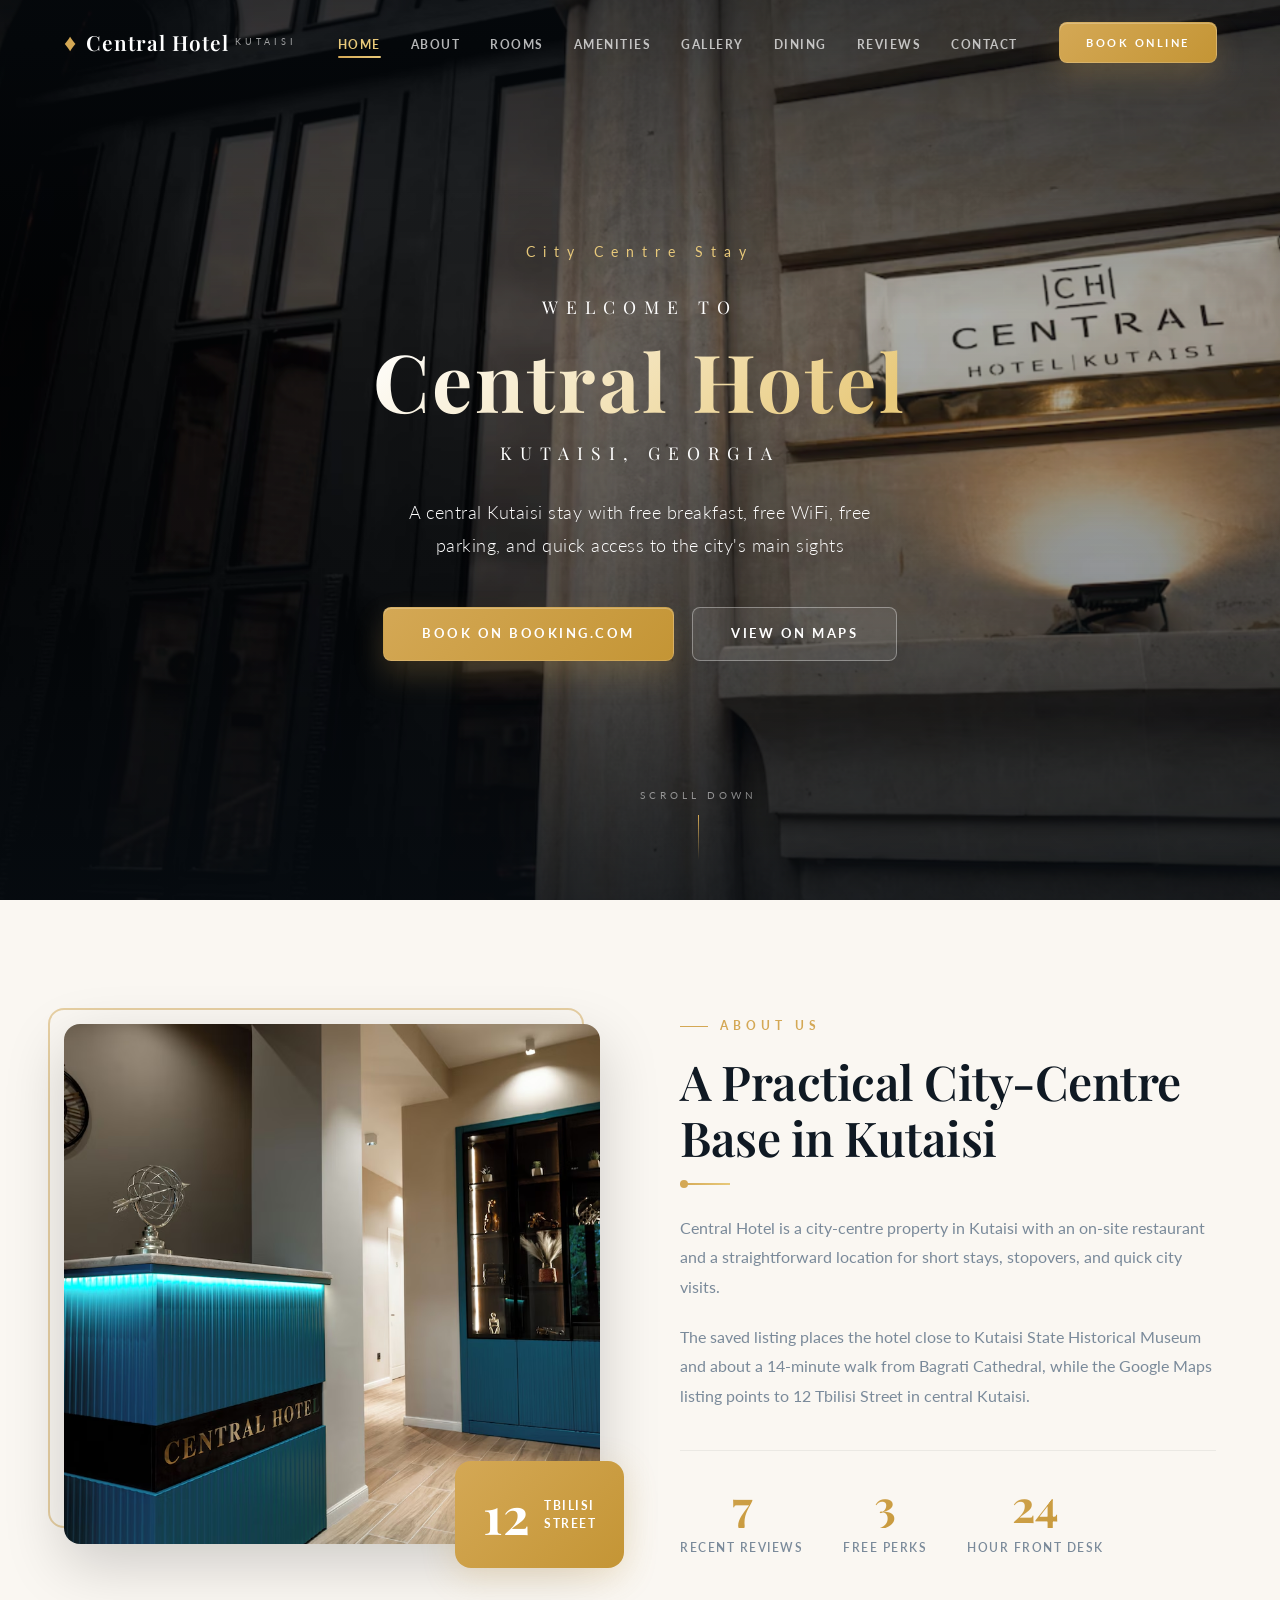
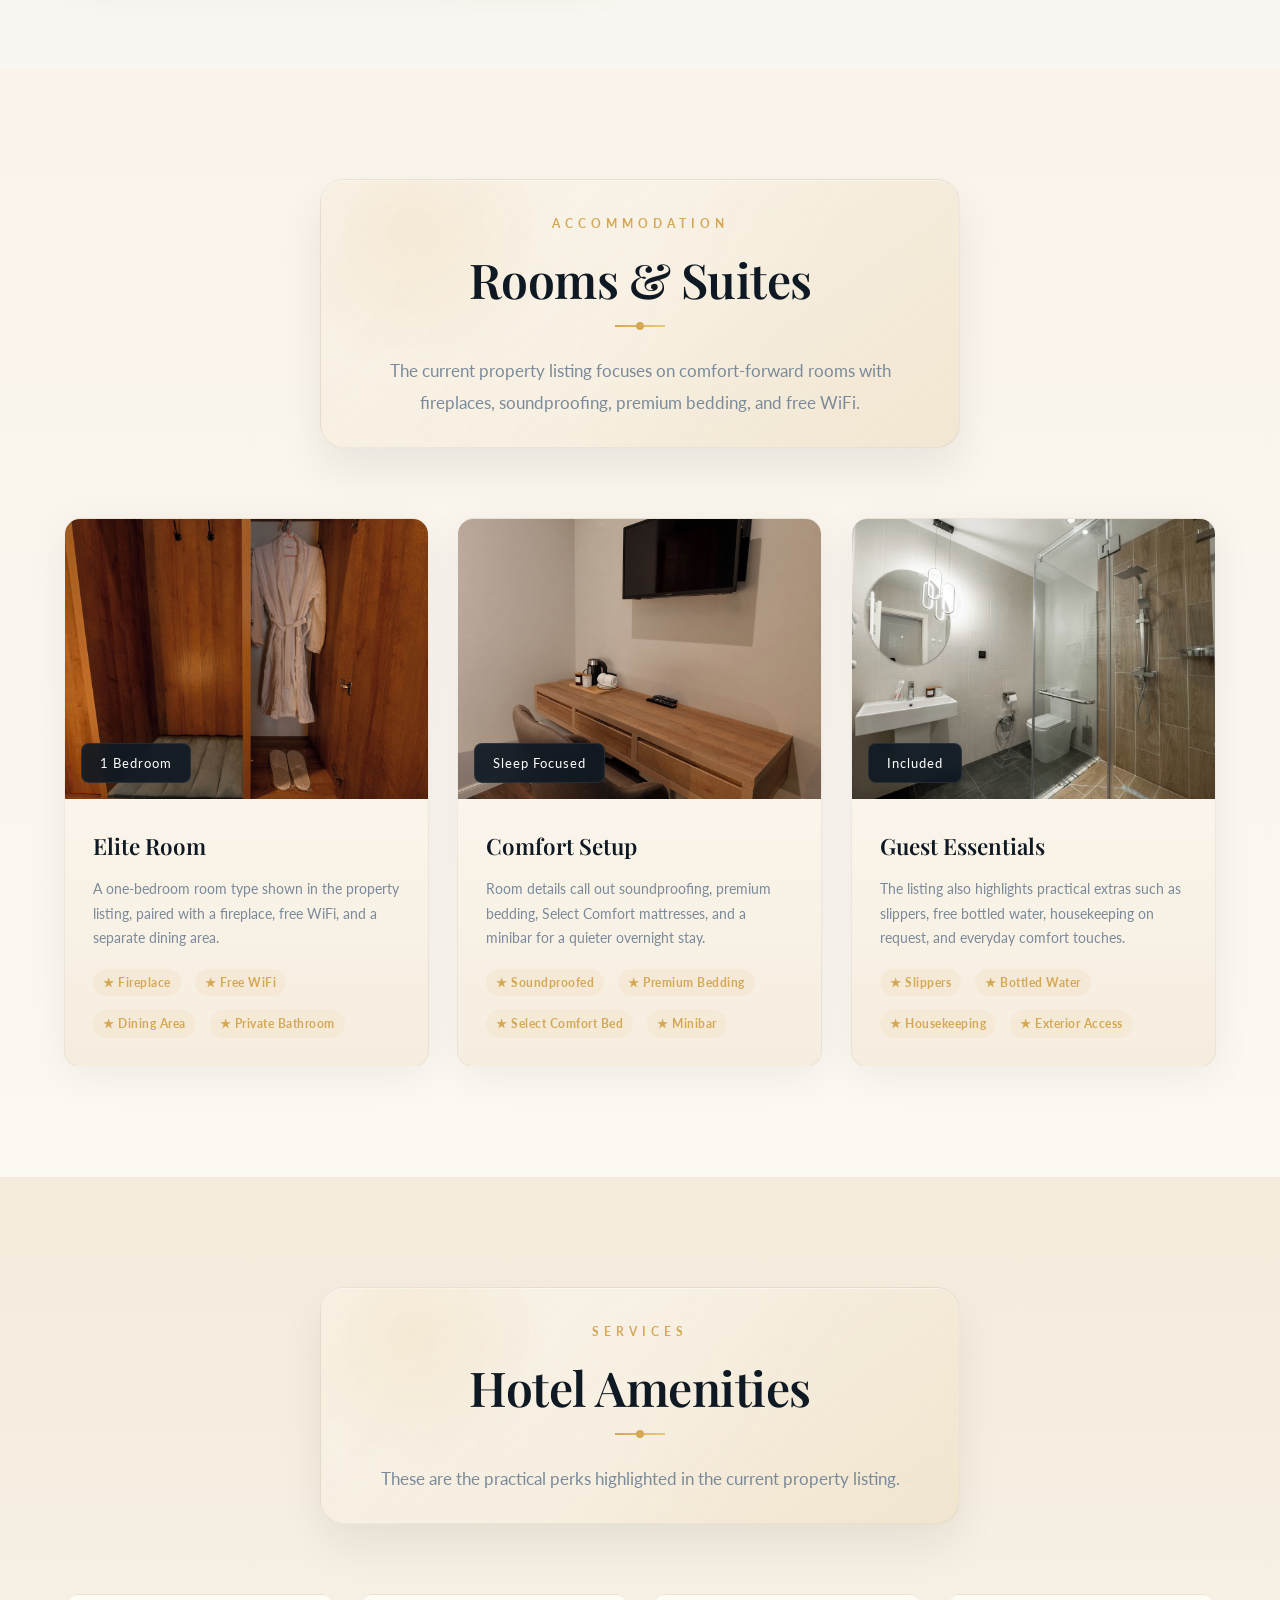
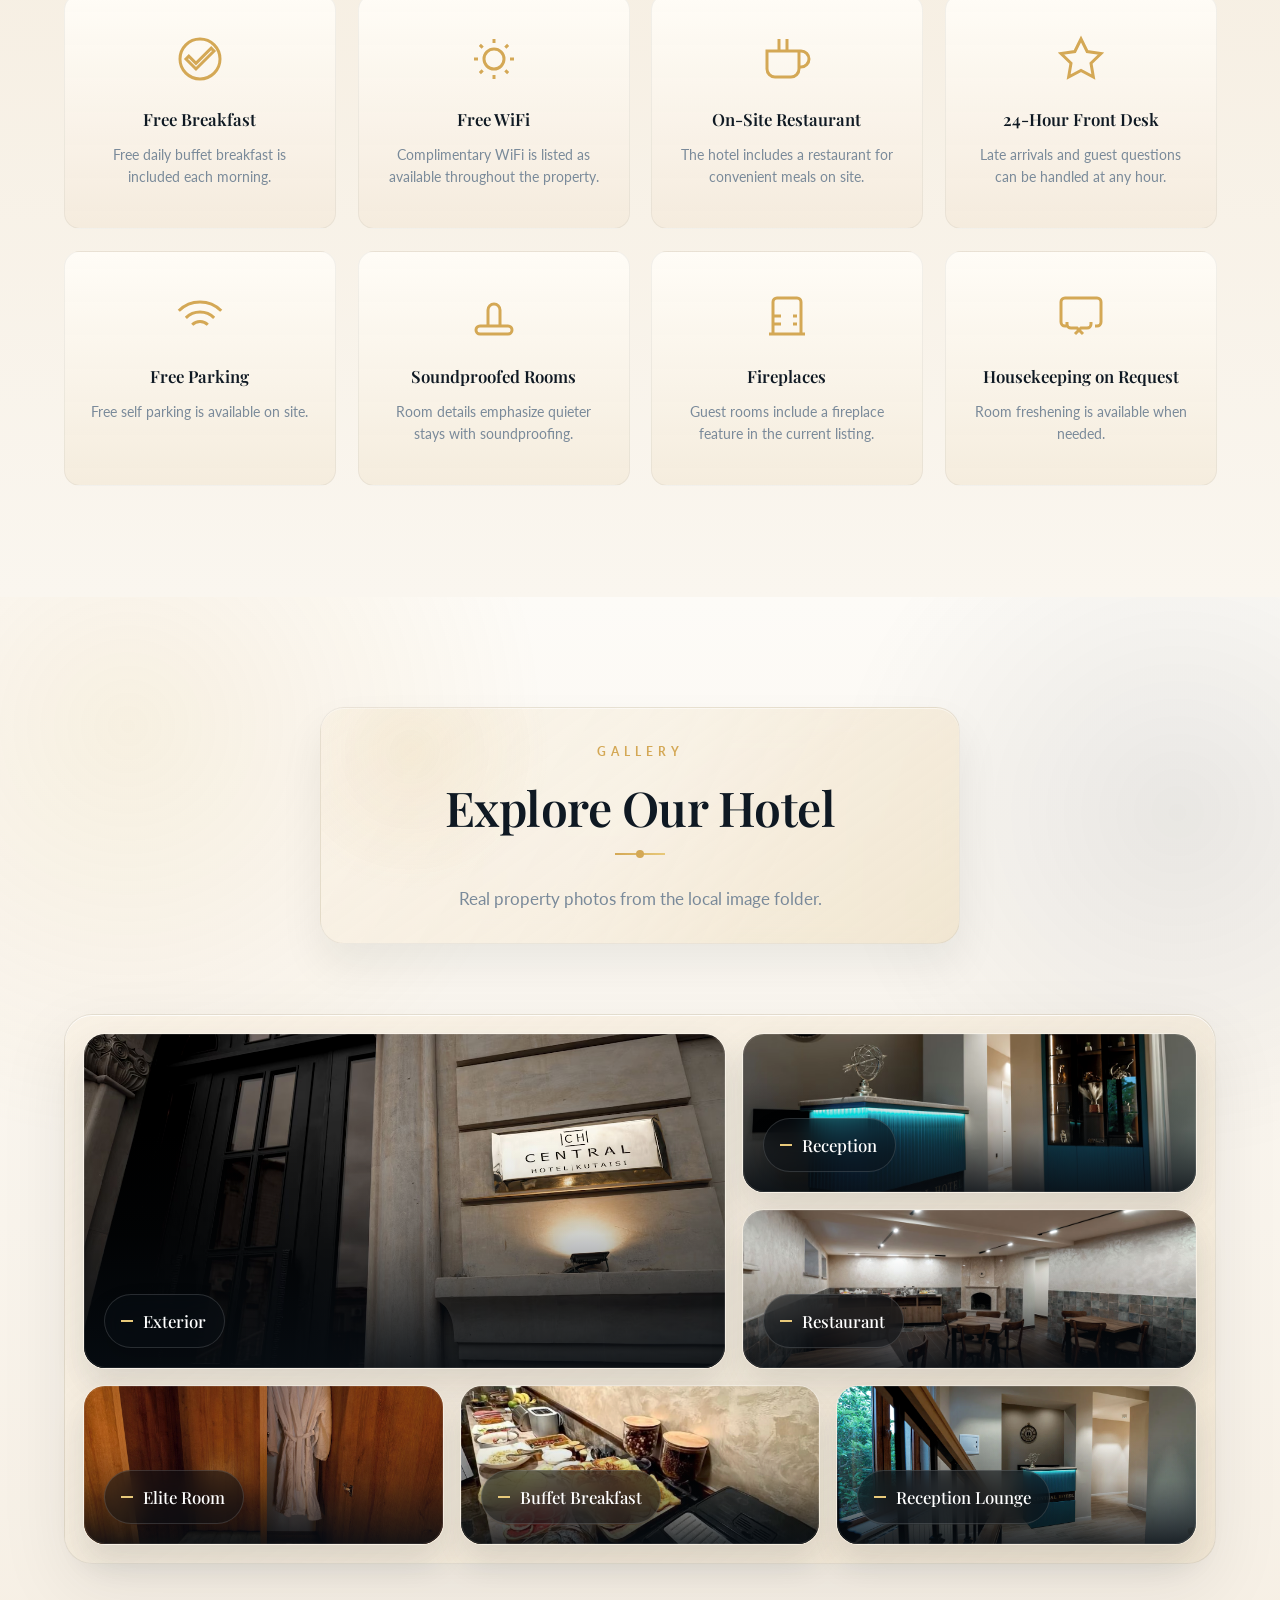
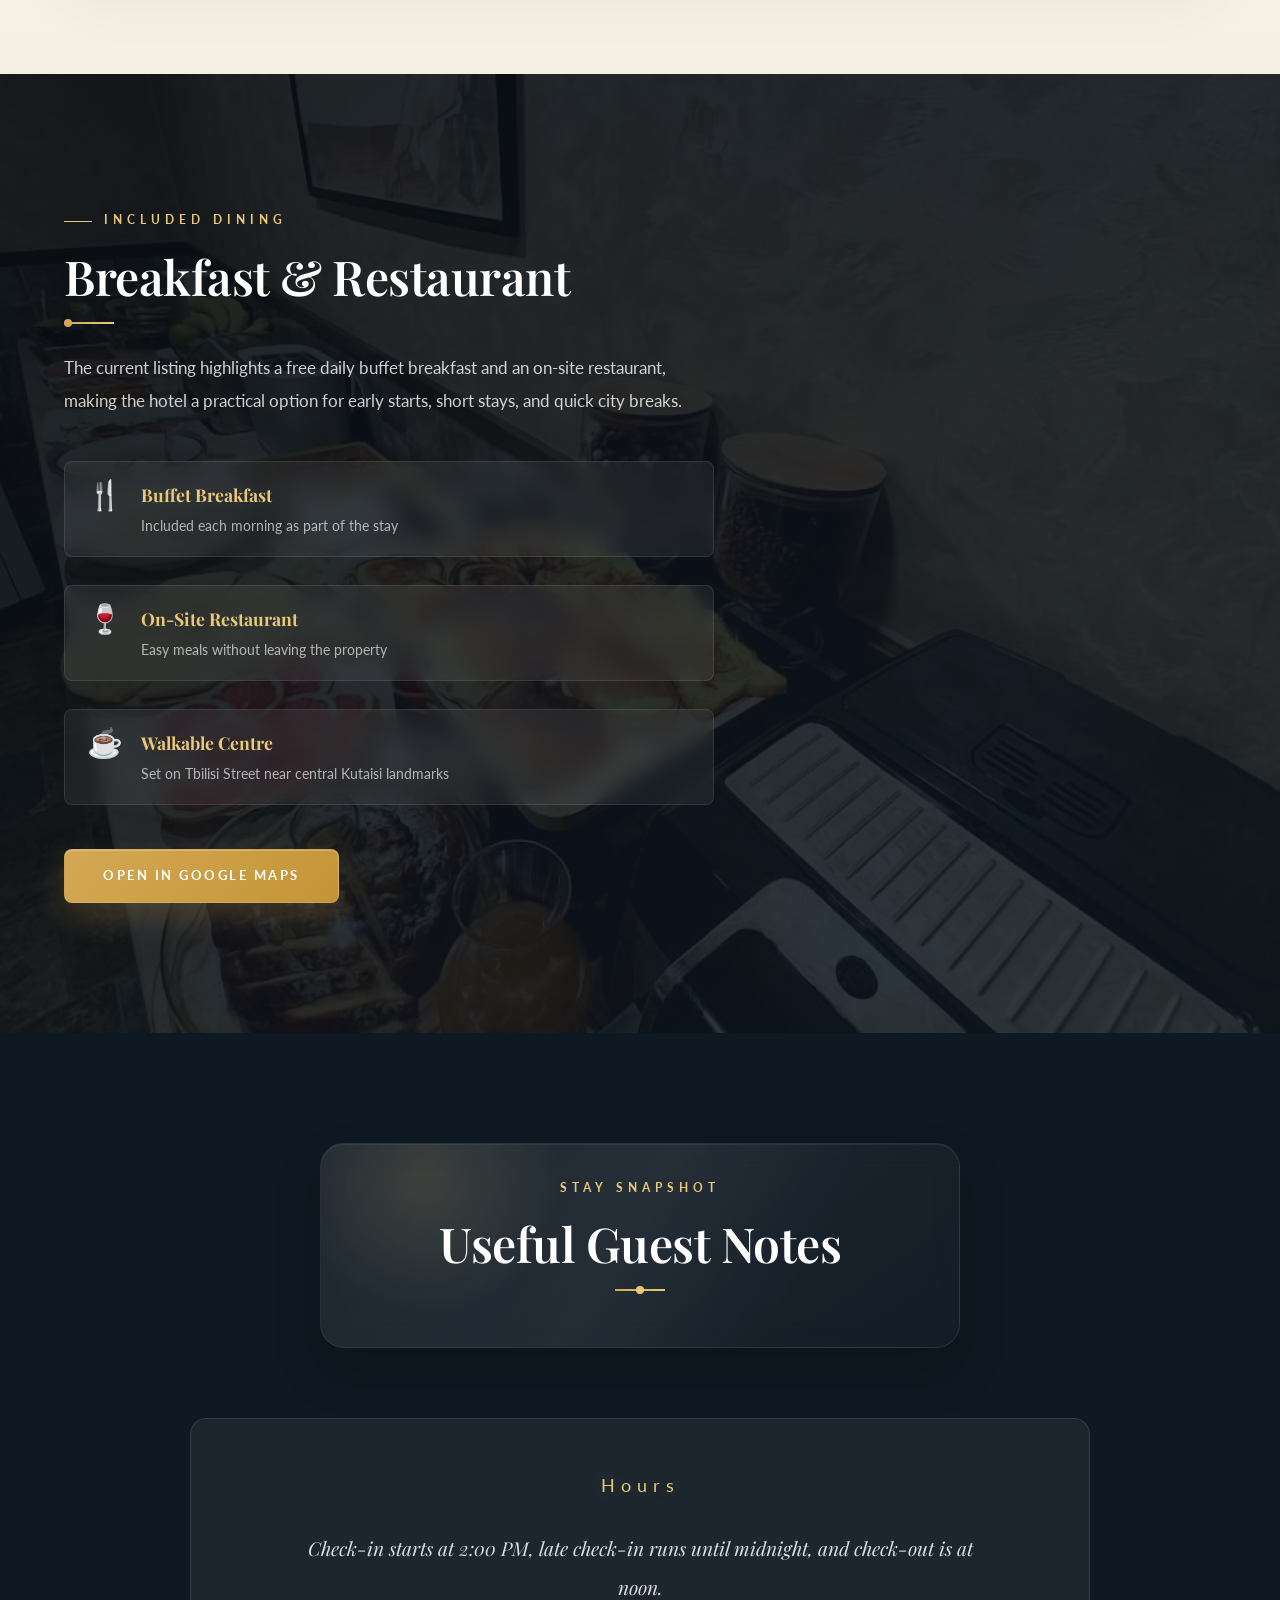
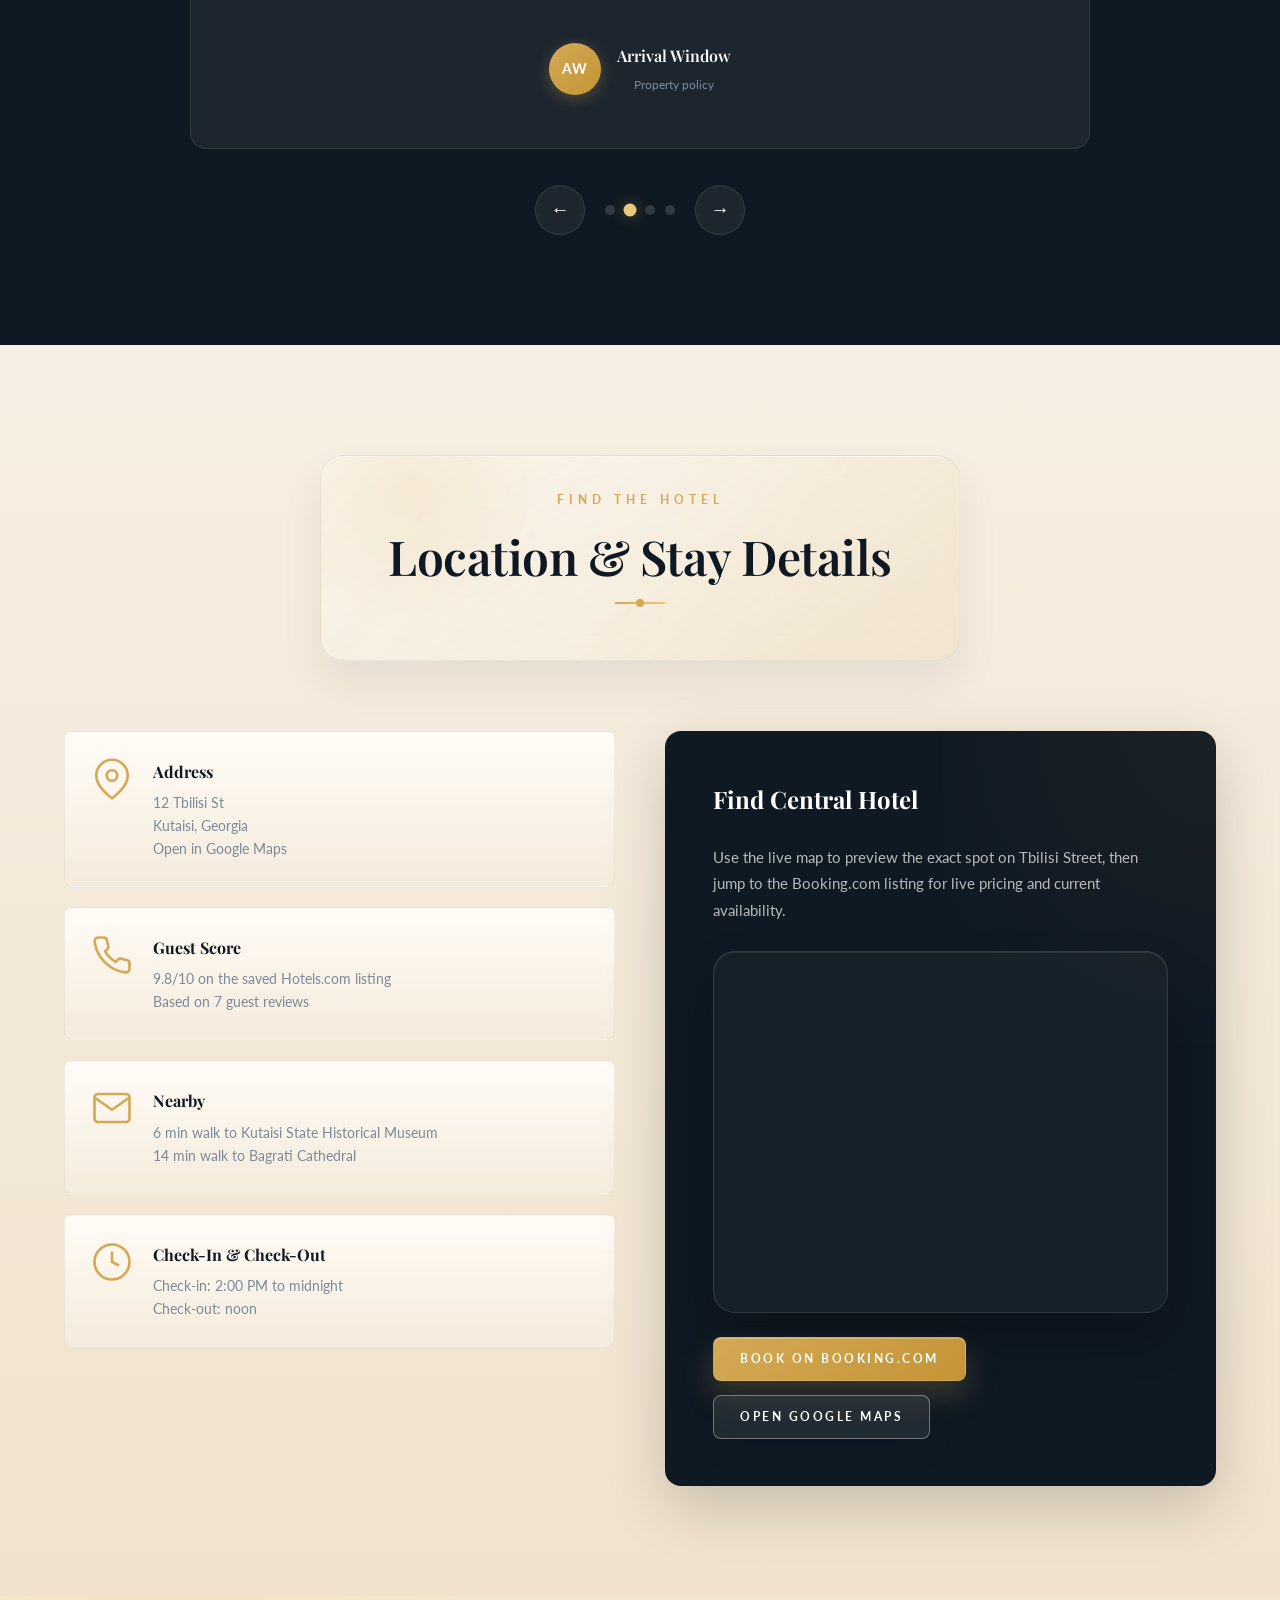
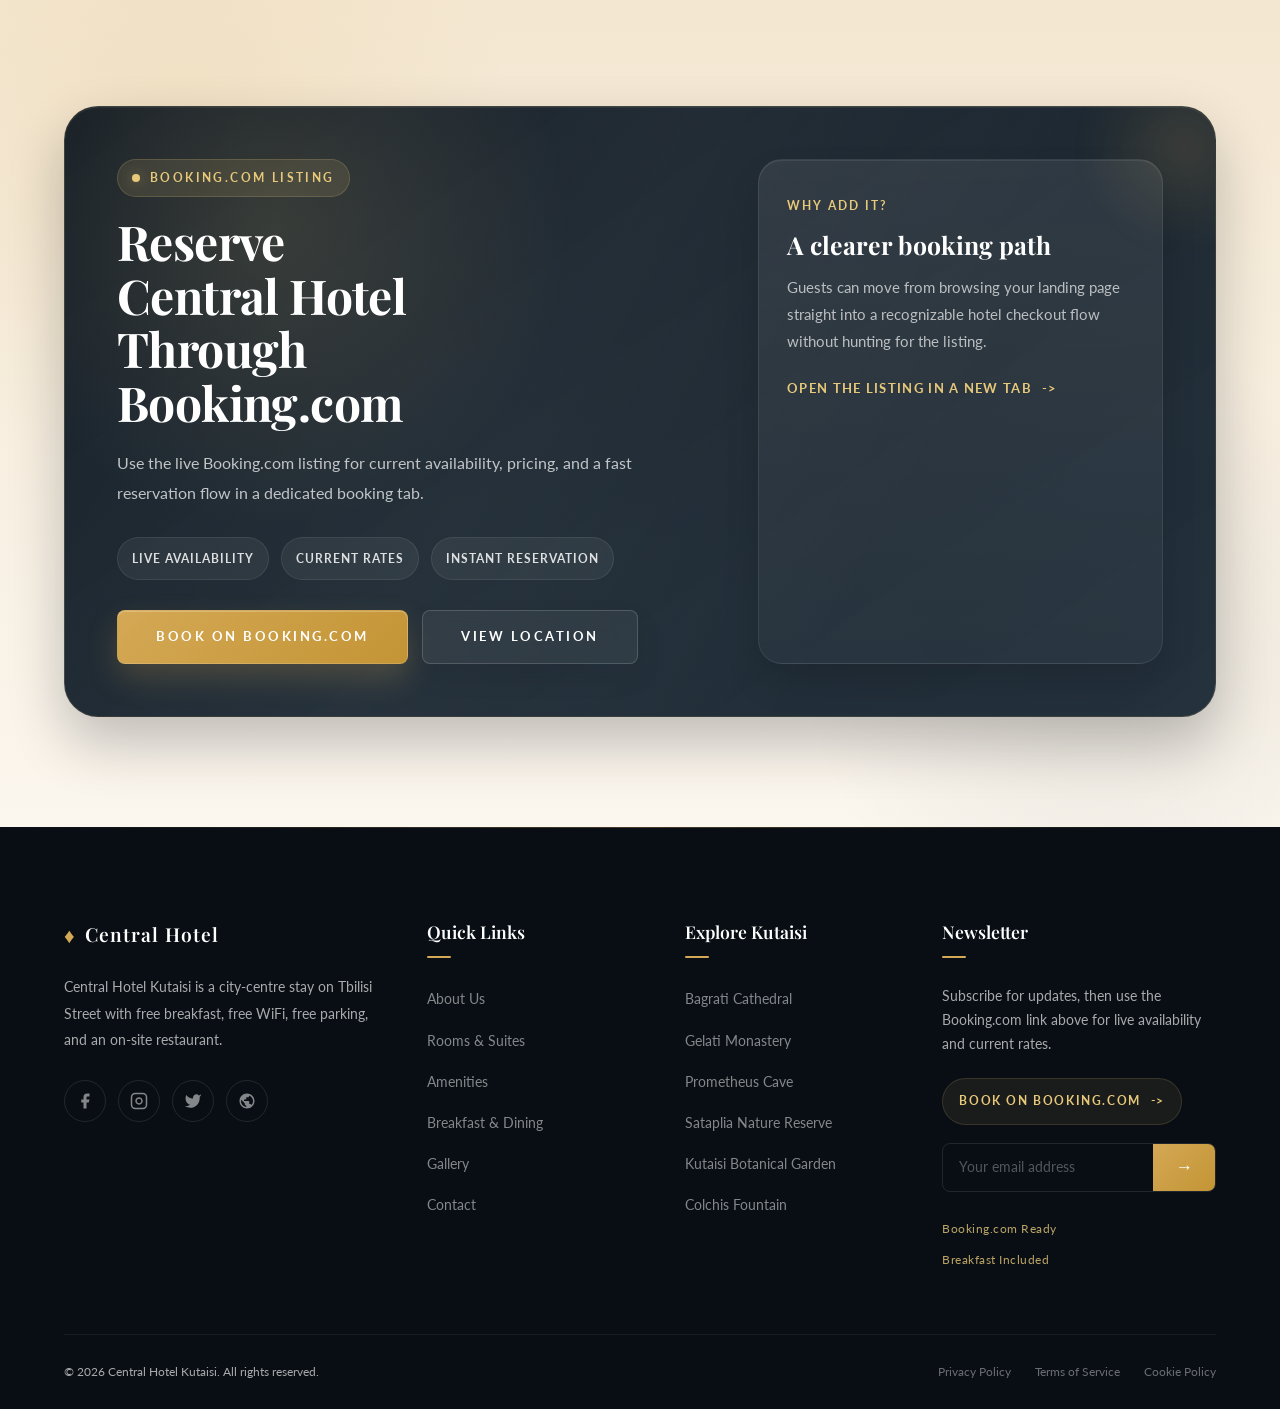
==== commit 20639dec: ".." ====
--- a/index.html
+++ b/index.html
@@ -659,7 +659,11 @@
               </div>
             </div>
             <div class="contact-info-card">
-              <div class="contact-icon">
+              <a
+                href="tel:+995571381515"
+                class="contact-icon"
+                aria-label="Call +995 571 38 15 15"
+              >
                 <svg
                   viewBox="0 0 24 24"
                   fill="none"
@@ -670,10 +674,10 @@
                     d="M22 16.92v3a2 2 0 01-2.18 2 19.79 19.79 0 01-8.63-3.07 19.5 19.5 0 01-6-6 19.79 19.79 0 01-3.07-8.67A2 2 0 014.11 2h3a2 2 0 012 1.72 12.84 12.84 0 00.7 2.81 2 2 0 01-.45 2.11L8.09 9.91a16 16 0 006 6l1.27-1.27a2 2 0 012.11-.45 12.84 12.84 0 002.81.7A2 2 0 0122 16.92z"
                   />
                 </svg>
-              </div>
+              </a>
               <div>
                 <h4>Phone</h4>
-                <p>+995 431 24 00 00<br />+995 555 12 34 56</p>
+                <p><a href="tel:+995571381515">+995 571 38 15 15</a></p>
               </div>
             </div>
             <div class="contact-info-card">
@@ -783,6 +787,48 @@
                 </svg>
               </button>
             </form>
+          </div>
+        </div>
+      </div>
+    </section>
+
+    <!-- Booking Section -->
+    <section id="booking" class="booking-section section">
+      <div class="container">
+        <div class="booking-card reveal-up">
+          <div class="booking-copy">
+            <span class="booking-kicker">Booking.com Listing</span>
+            <h2 class="booking-title">
+              Reserve Central Hotel Through Booking.com
+            </h2>
+            <p class="booking-description">
+              Use the live Booking.com listing for current availability,
+              pricing, and a fast reservation flow in a dedicated booking tab.
+            </p>
+            <div class="booking-pill-row">
+              <span class="booking-pill">Live Availability</span>
+              <span class="booking-pill">Current Rates</span>
+              <span class="booking-pill">Instant Reservation</span>
+            </div>
+            <div class="booking-actions">
+              <a href="#" class="btn btn-primary" data-booking-link
+                >Book on Booking.com</a
+              >
+              <a href="#contact" class="btn booking-secondary-btn"
+                >View Location</a
+              >
+            </div>
+          </div>
+          <div class="booking-panel">
+            <span class="booking-panel-label">Why add it?</span>
+            <h3 class="booking-panel-title">A clearer booking path</h3>
+            <p class="booking-panel-text">
+              Guests can move from browsing your landing page straight into a
+              recognizable hotel checkout flow without hunting for the listing.
+            </p>
+            <a href="#" class="booking-inline-link" data-booking-link
+              >Open the listing in a new tab</a
+            >
           </div>
         </div>
       </div>
@@ -881,6 +927,9 @@
             <p class="footer-newsletter-text">
               Subscribe for exclusive offers and travel tips.
             </p>
+            <a href="#" class="footer-booking-link" data-booking-link
+              >Book on Booking.com</a
+            >
             <form class="newsletter-form" id="newsletterForm">
               <div class="newsletter-input-wrapper">
                 <input type="email" placeholder="Your email address" required />
--- a/style.css
+++ b/style.css
@@ -1847,6 +1847,200 @@
     border-radius: var(--radius-sm);
 }
 
+/* ---------- Booking Section ---------- */
+.booking-section {
+    background:
+        radial-gradient(circle at 14% 18%, rgba(212, 168, 85, 0.14) 0%, transparent 26%),
+        radial-gradient(circle at 86% 78%, rgba(15, 25, 35, 0.08) 0%, transparent 24%),
+        linear-gradient(180deg, #f4e7d1 0%, #fbf6ee 100%);
+}
+
+.booking-card {
+    position: relative;
+    display: grid;
+    grid-template-columns: minmax(0, 1.35fr) minmax(280px, 0.9fr);
+    gap: 34px;
+    padding: 52px;
+    border-radius: 34px;
+    overflow: hidden;
+    background:
+        linear-gradient(145deg, rgba(11, 21, 31, 0.96), rgba(19, 34, 47, 0.92));
+    color: var(--text-light);
+    border: 1px solid rgba(232, 201, 122, 0.16);
+    box-shadow:
+        0 26px 56px rgba(8, 14, 20, 0.24),
+        inset 0 1px 0 rgba(255, 255, 255, 0.06);
+}
+
+.booking-card::before,
+.booking-card::after {
+    content: '';
+    position: absolute;
+    pointer-events: none;
+}
+
+.booking-card::before {
+    inset: 0;
+    background:
+        radial-gradient(circle at 18% 20%, rgba(232, 201, 122, 0.14) 0%, transparent 28%),
+        linear-gradient(120deg, transparent 0%, rgba(255, 255, 255, 0.04) 42%, transparent 72%);
+}
+
+.booking-card::after {
+    width: 220px;
+    height: 220px;
+    right: -80px;
+    top: -70px;
+    border-radius: 50%;
+    background: radial-gradient(circle, rgba(212, 168, 85, 0.22) 0%, transparent 68%);
+    filter: blur(12px);
+    opacity: 0.7;
+}
+
+.booking-copy,
+.booking-panel {
+    position: relative;
+    z-index: 1;
+}
+
+.booking-kicker {
+    display: inline-flex;
+    align-items: center;
+    gap: 10px;
+    padding: 8px 14px;
+    margin-bottom: 18px;
+    border-radius: 999px;
+    background: rgba(232, 201, 122, 0.12);
+    border: 1px solid rgba(232, 201, 122, 0.18);
+    color: var(--secondary-light);
+    font-size: 0.72rem;
+    font-weight: 700;
+    letter-spacing: 2.4px;
+    text-transform: uppercase;
+}
+
+.booking-kicker::before {
+    content: '';
+    width: 8px;
+    height: 8px;
+    border-radius: 50%;
+    background: var(--secondary-light);
+    box-shadow: 0 0 14px rgba(232, 201, 122, 0.45);
+}
+
+.booking-title {
+    font-family: var(--font-heading);
+    font-size: 3rem;
+    line-height: 1.12;
+    letter-spacing: -0.6px;
+    margin-bottom: 18px;
+    max-width: 10ch;
+}
+
+.booking-description {
+    max-width: 58ch;
+    color: rgba(255, 255, 255, 0.72);
+    font-size: 1rem;
+    line-height: 1.9;
+}
+
+.booking-pill-row {
+    display: flex;
+    flex-wrap: wrap;
+    gap: 12px;
+    margin: 28px 0 30px;
+}
+
+.booking-pill {
+    display: inline-flex;
+    align-items: center;
+    padding: 10px 14px;
+    border-radius: 999px;
+    background: rgba(255, 255, 255, 0.06);
+    border: 1px solid rgba(255, 255, 255, 0.08);
+    color: rgba(255, 255, 255, 0.84);
+    font-size: 0.78rem;
+    font-weight: 700;
+    letter-spacing: 1px;
+    text-transform: uppercase;
+}
+
+.booking-actions {
+    display: flex;
+    flex-wrap: wrap;
+    gap: 14px;
+}
+
+.booking-secondary-btn {
+    background: rgba(255, 255, 255, 0.06);
+    color: var(--text-light);
+    border: 1px solid rgba(255, 255, 255, 0.16);
+    backdrop-filter: blur(10px);
+    -webkit-backdrop-filter: blur(10px);
+}
+
+.booking-secondary-btn:hover {
+    background: rgba(255, 255, 255, 0.12);
+    border-color: rgba(232, 201, 122, 0.28);
+    color: var(--secondary-light);
+}
+
+.booking-panel {
+    align-self: stretch;
+    padding: 30px 28px;
+    border-radius: 24px;
+    background:
+        linear-gradient(180deg, rgba(255, 255, 255, 0.08), rgba(255, 255, 255, 0.03));
+    border: 1px solid rgba(255, 255, 255, 0.08);
+    box-shadow:
+        inset 0 1px 0 rgba(255, 255, 255, 0.08),
+        0 18px 34px rgba(0, 0, 0, 0.14);
+}
+
+.booking-panel-label {
+    display: inline-block;
+    margin-bottom: 12px;
+    color: var(--secondary-light);
+    font-size: 0.75rem;
+    font-weight: 700;
+    letter-spacing: 2px;
+    text-transform: uppercase;
+}
+
+.booking-panel-title {
+    font-family: var(--font-heading);
+    font-size: 1.55rem;
+    line-height: 1.25;
+    margin-bottom: 14px;
+}
+
+.booking-panel-text {
+    color: rgba(255, 255, 255, 0.68);
+    font-size: 0.94rem;
+    line-height: 1.8;
+}
+
+.booking-inline-link {
+    display: inline-flex;
+    align-items: center;
+    gap: 10px;
+    margin-top: 22px;
+    color: var(--secondary-light);
+    font-size: 0.82rem;
+    font-weight: 700;
+    letter-spacing: 1.3px;
+    text-transform: uppercase;
+}
+
+.booking-inline-link::after {
+    content: '->';
+    transition: transform 0.3s ease;
+}
+
+.booking-inline-link:hover::after {
+    transform: translateX(4px);
+}
+
 /* ---------- Footer ---------- */
 .footer {
     background: var(--dark);
@@ -1979,6 +2173,36 @@
 .footer-newsletter-text {
     font-size: 0.88rem;
     margin-bottom: 22px;
+}
+
+.footer-booking-link {
+    display: inline-flex;
+    align-items: center;
+    gap: 10px;
+    margin-bottom: 18px;
+    padding: 12px 16px;
+    border-radius: 999px;
+    background: rgba(232, 201, 122, 0.08);
+    border: 1px solid rgba(232, 201, 122, 0.14);
+    color: var(--secondary-light);
+    font-size: 0.76rem;
+    font-weight: 700;
+    letter-spacing: 1.6px;
+    text-transform: uppercase;
+}
+
+.footer-booking-link::after {
+    content: '->';
+    transition: transform 0.3s ease;
+}
+
+.footer-booking-link:hover {
+    background: rgba(232, 201, 122, 0.14);
+    border-color: rgba(232, 201, 122, 0.24);
+}
+
+.footer-booking-link:hover::after {
+    transform: translateX(4px);
 }
 
 .newsletter-form {
@@ -2183,6 +2407,15 @@
 
     .footer-grid {
         grid-template-columns: repeat(2, 1fr);
+    }
+
+    .booking-card {
+        grid-template-columns: 1fr;
+        padding: 42px;
+    }
+
+    .booking-title {
+        max-width: none;
     }
 }
 
@@ -2289,6 +2522,25 @@
         grid-template-columns: 1fr;
     }
 
+    .booking-card {
+        padding: 32px 24px;
+        border-radius: 26px;
+        gap: 24px;
+    }
+
+    .booking-title {
+        font-size: 2.2rem;
+    }
+
+    .booking-pill-row,
+    .booking-actions {
+        gap: 10px;
+    }
+
+    .booking-panel {
+        padding: 24px 20px;
+    }
+
     .contact-form-wrapper {
         padding: 36px 24px;
     }
@@ -2374,6 +2626,21 @@
         flex-direction: column;
     }
 
+    .booking-title {
+        font-size: 1.9rem;
+    }
+
+    .booking-actions .btn,
+    .booking-secondary-btn {
+        width: 100%;
+        justify-content: center;
+    }
+
+    .booking-pill {
+        width: 100%;
+        justify-content: center;
+    }
+
     .about-stats {
         flex-direction: column;
         align-items: center;
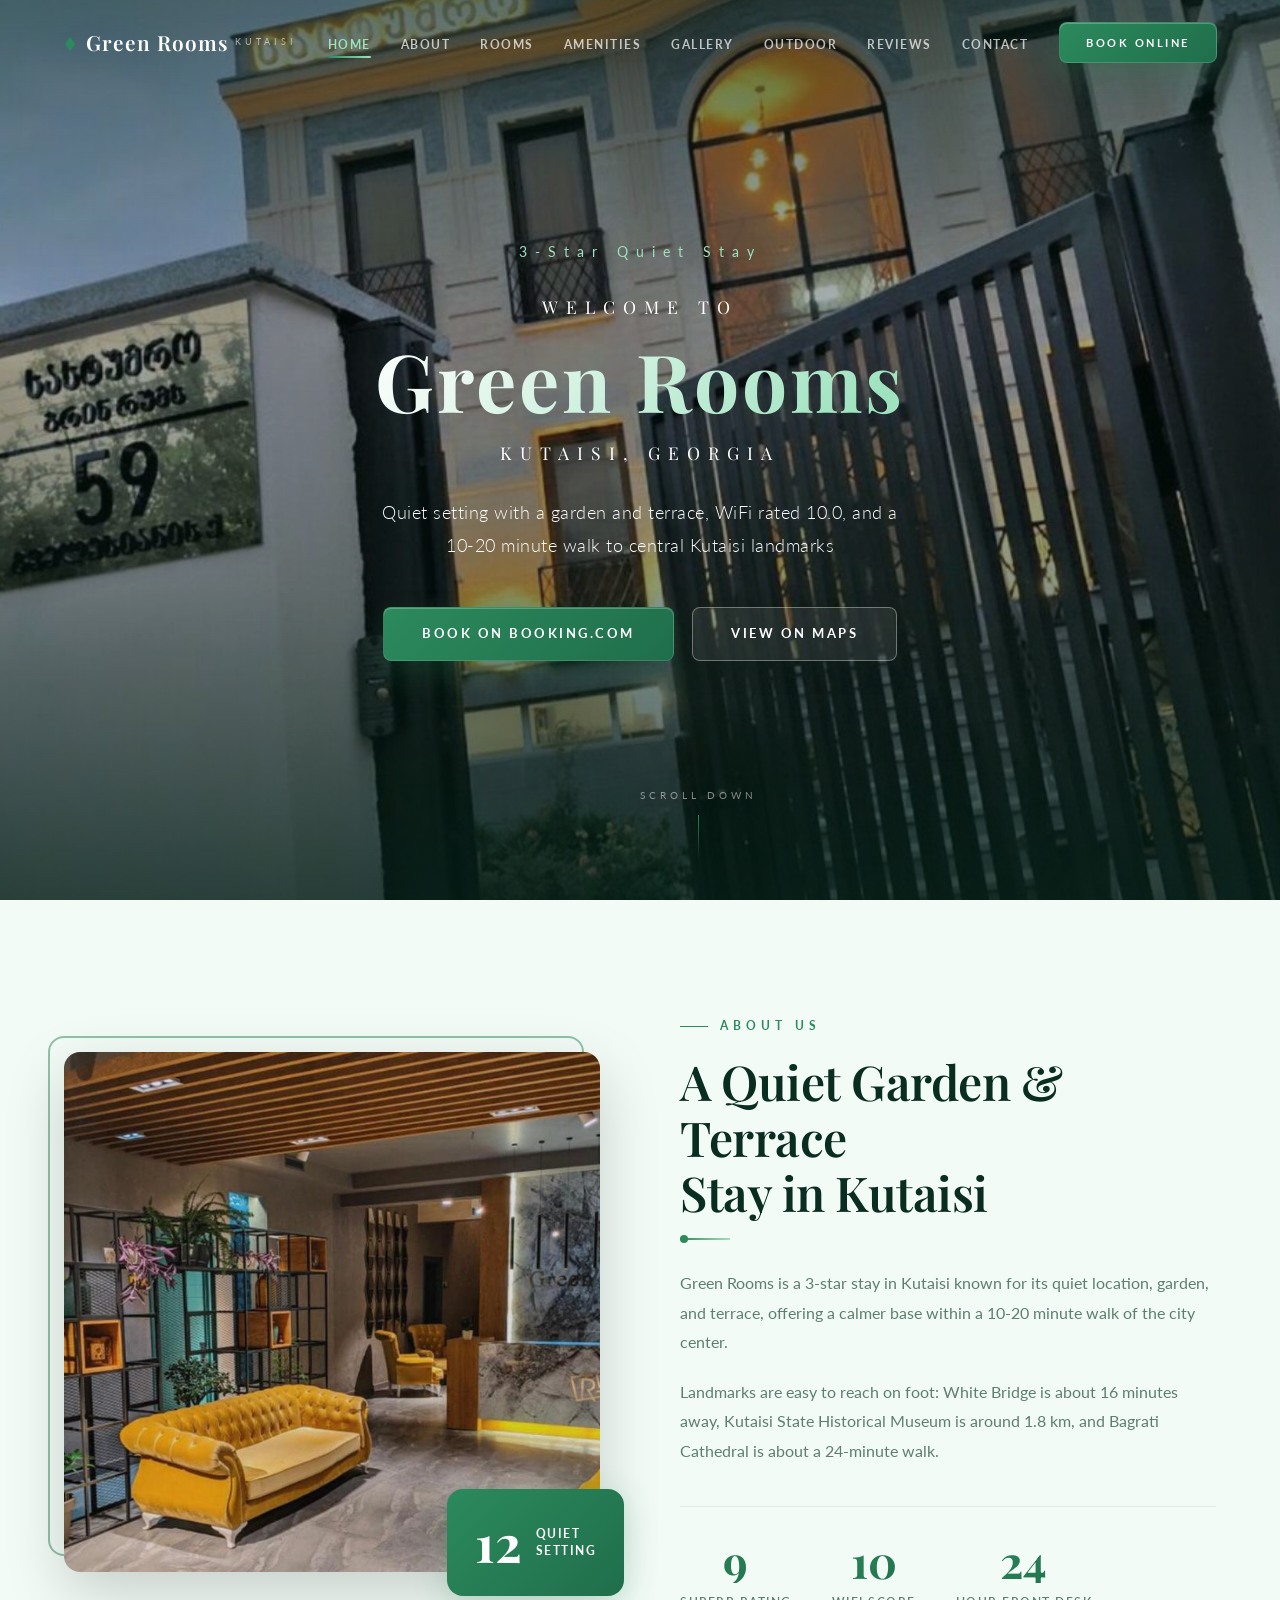
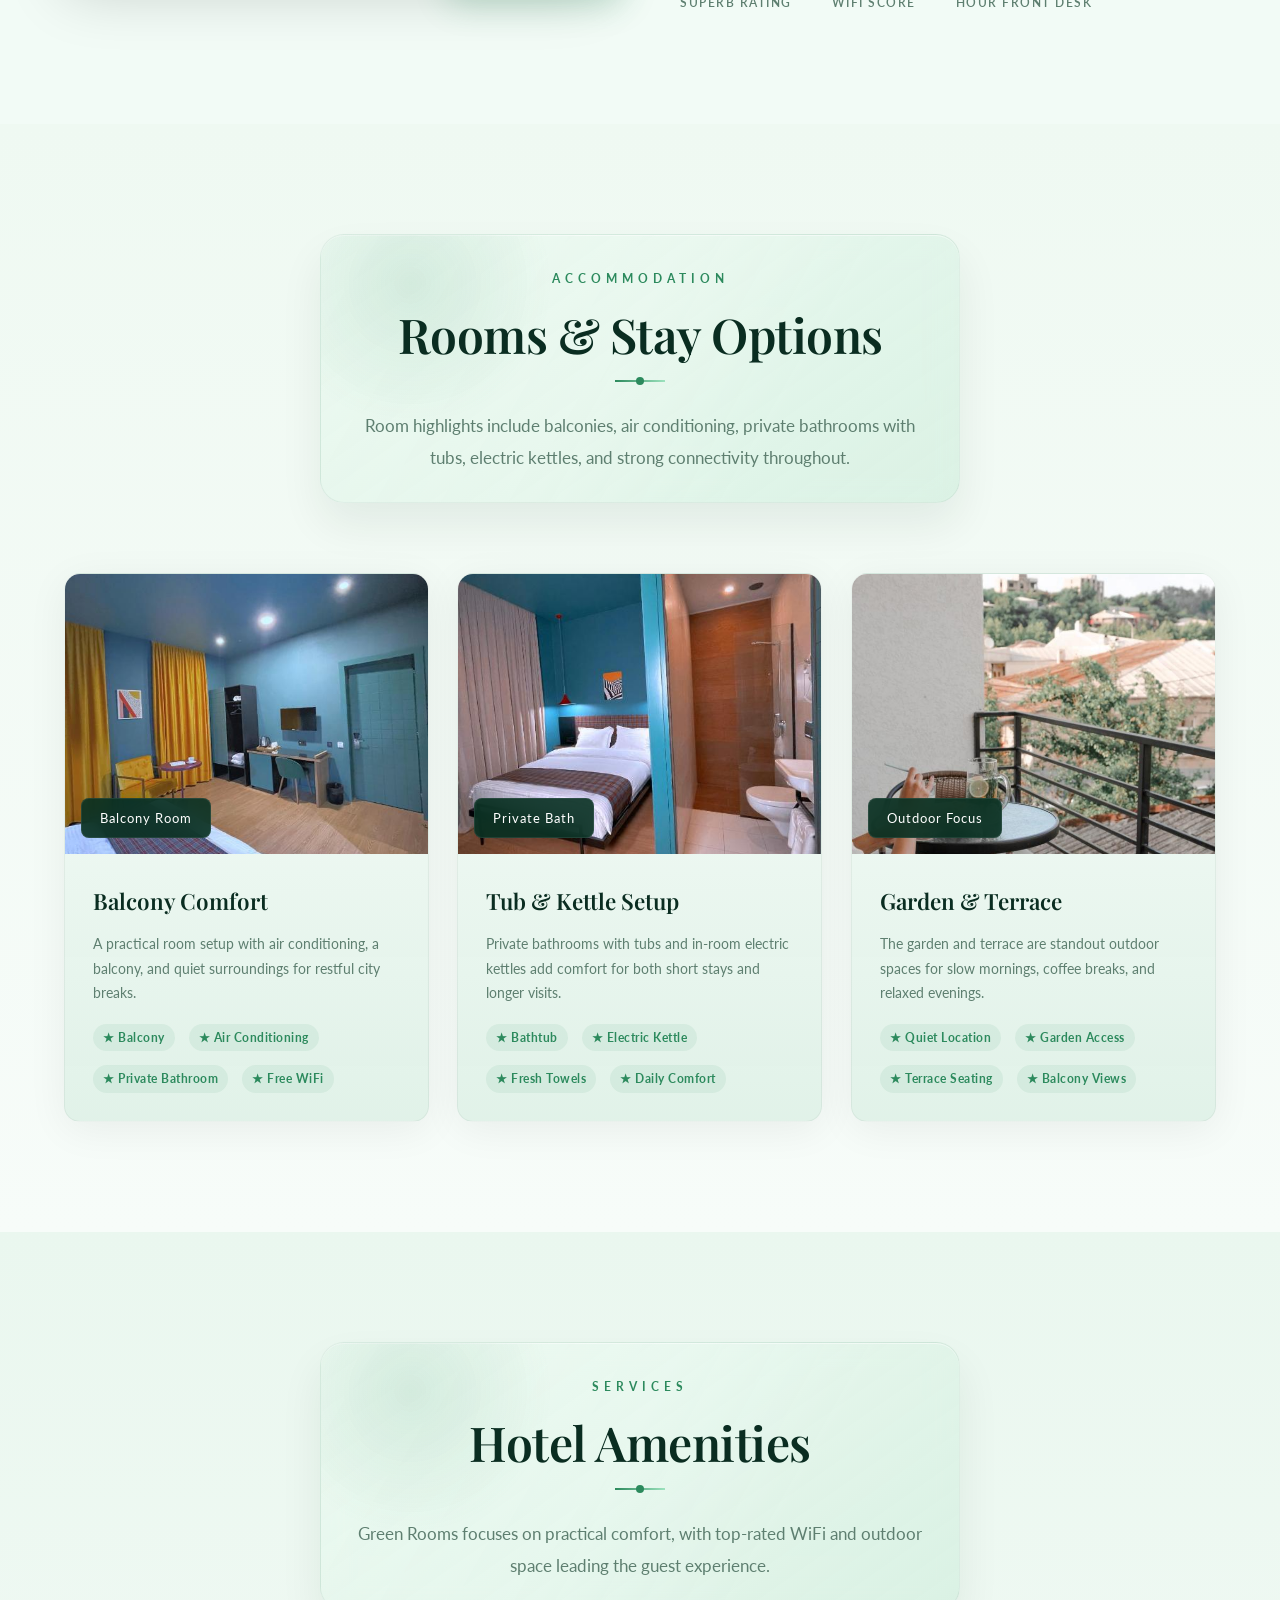
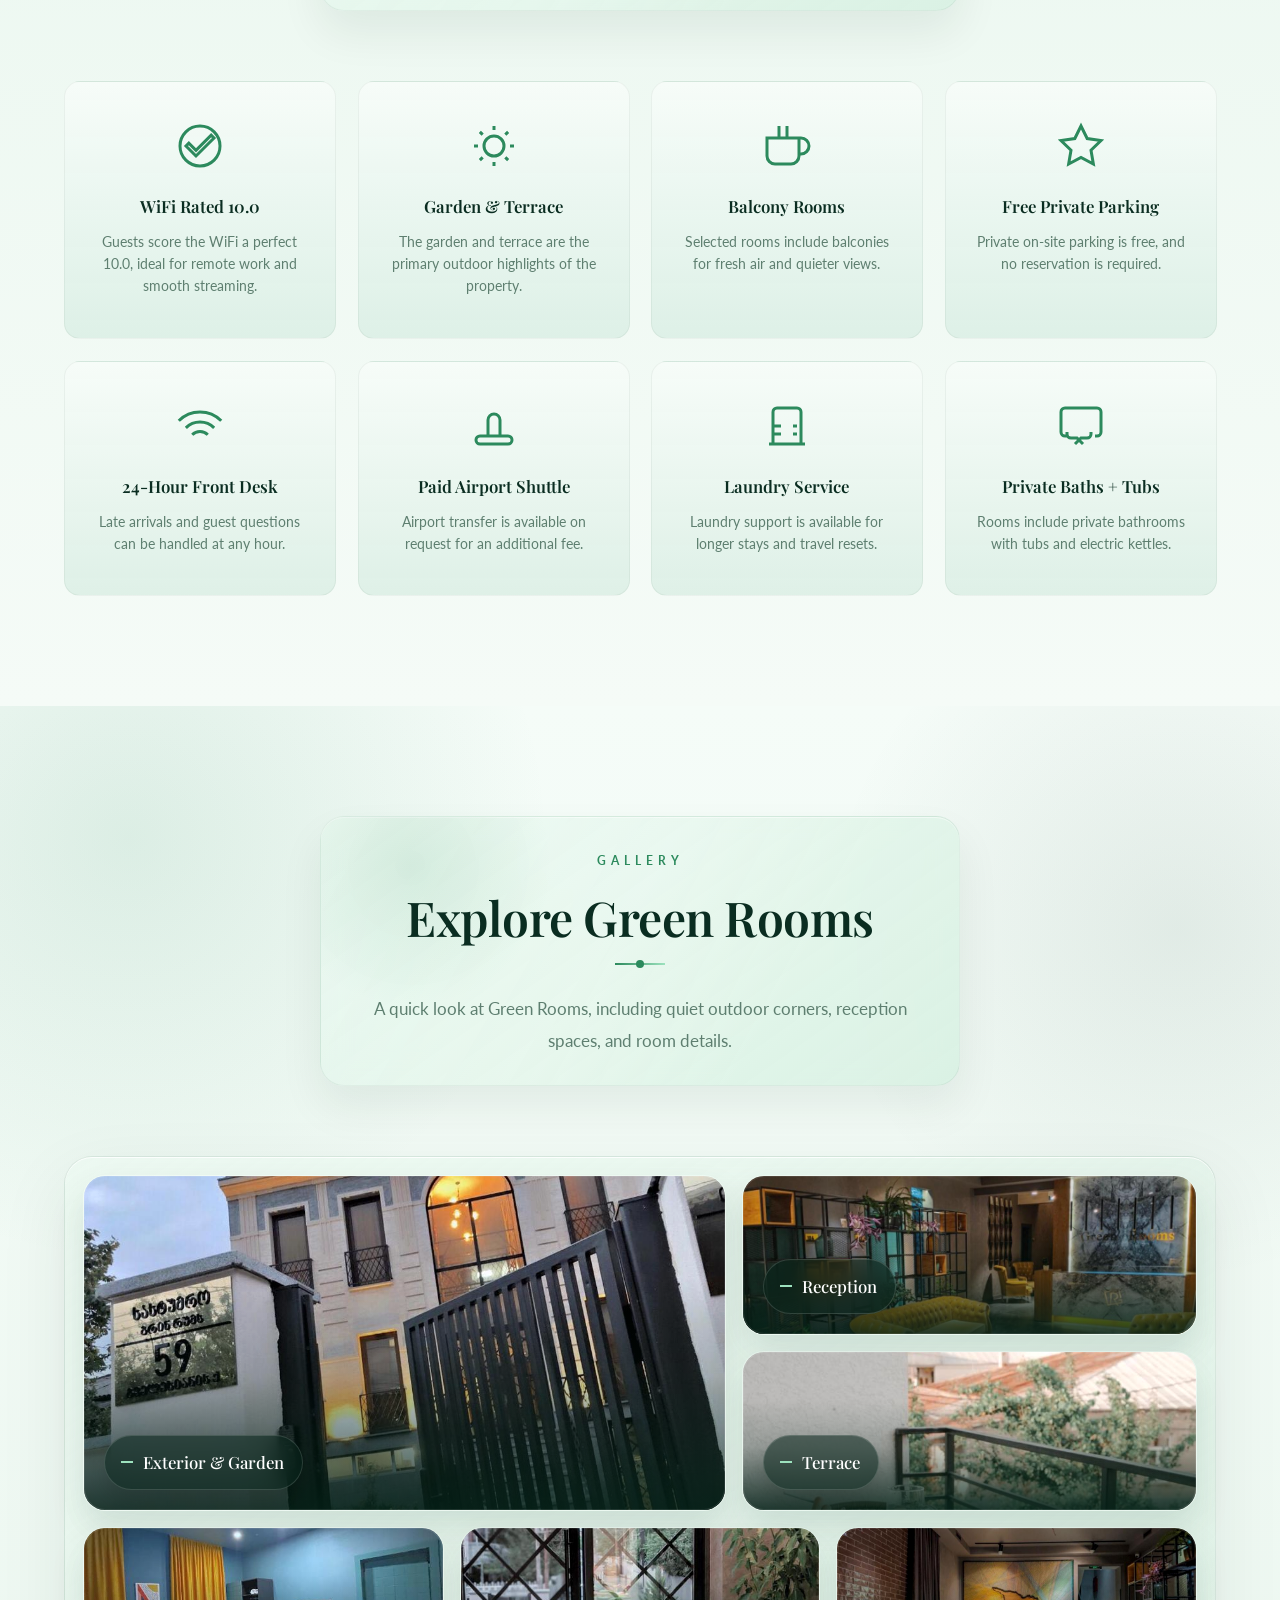
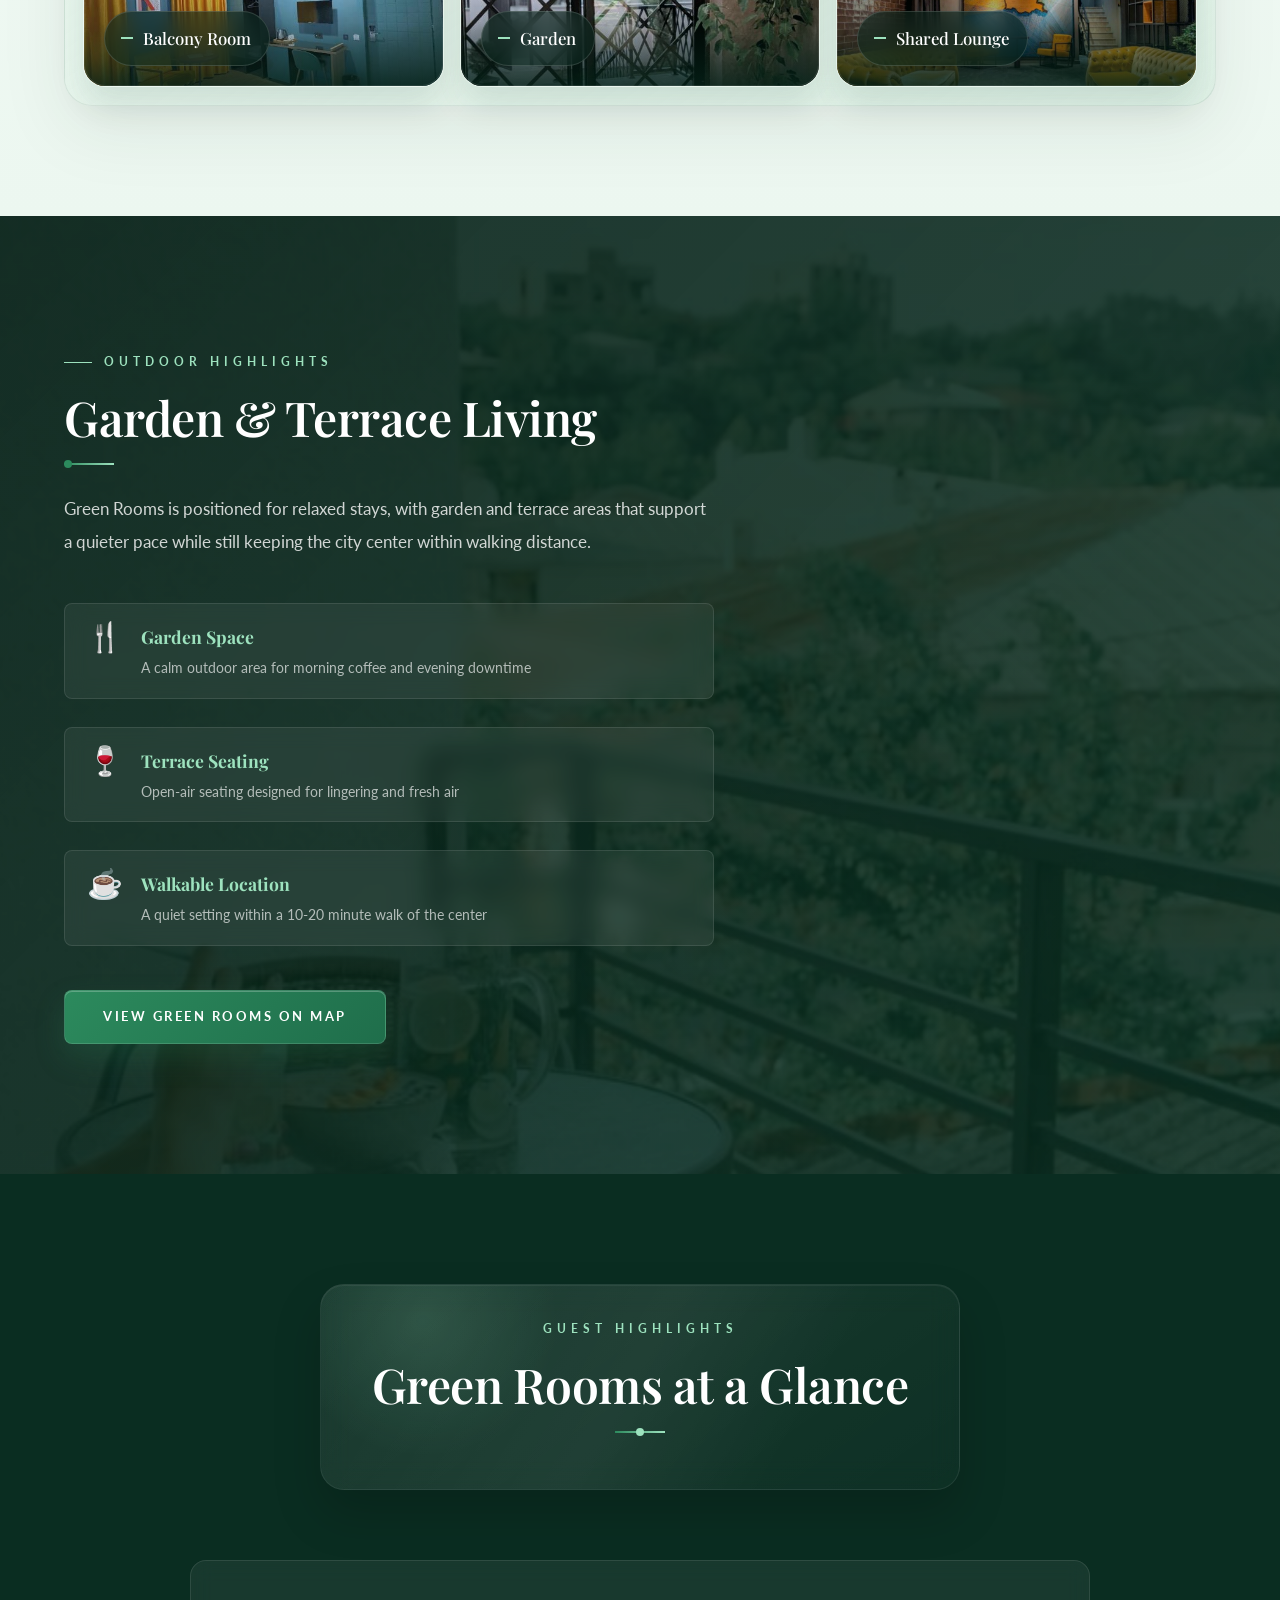
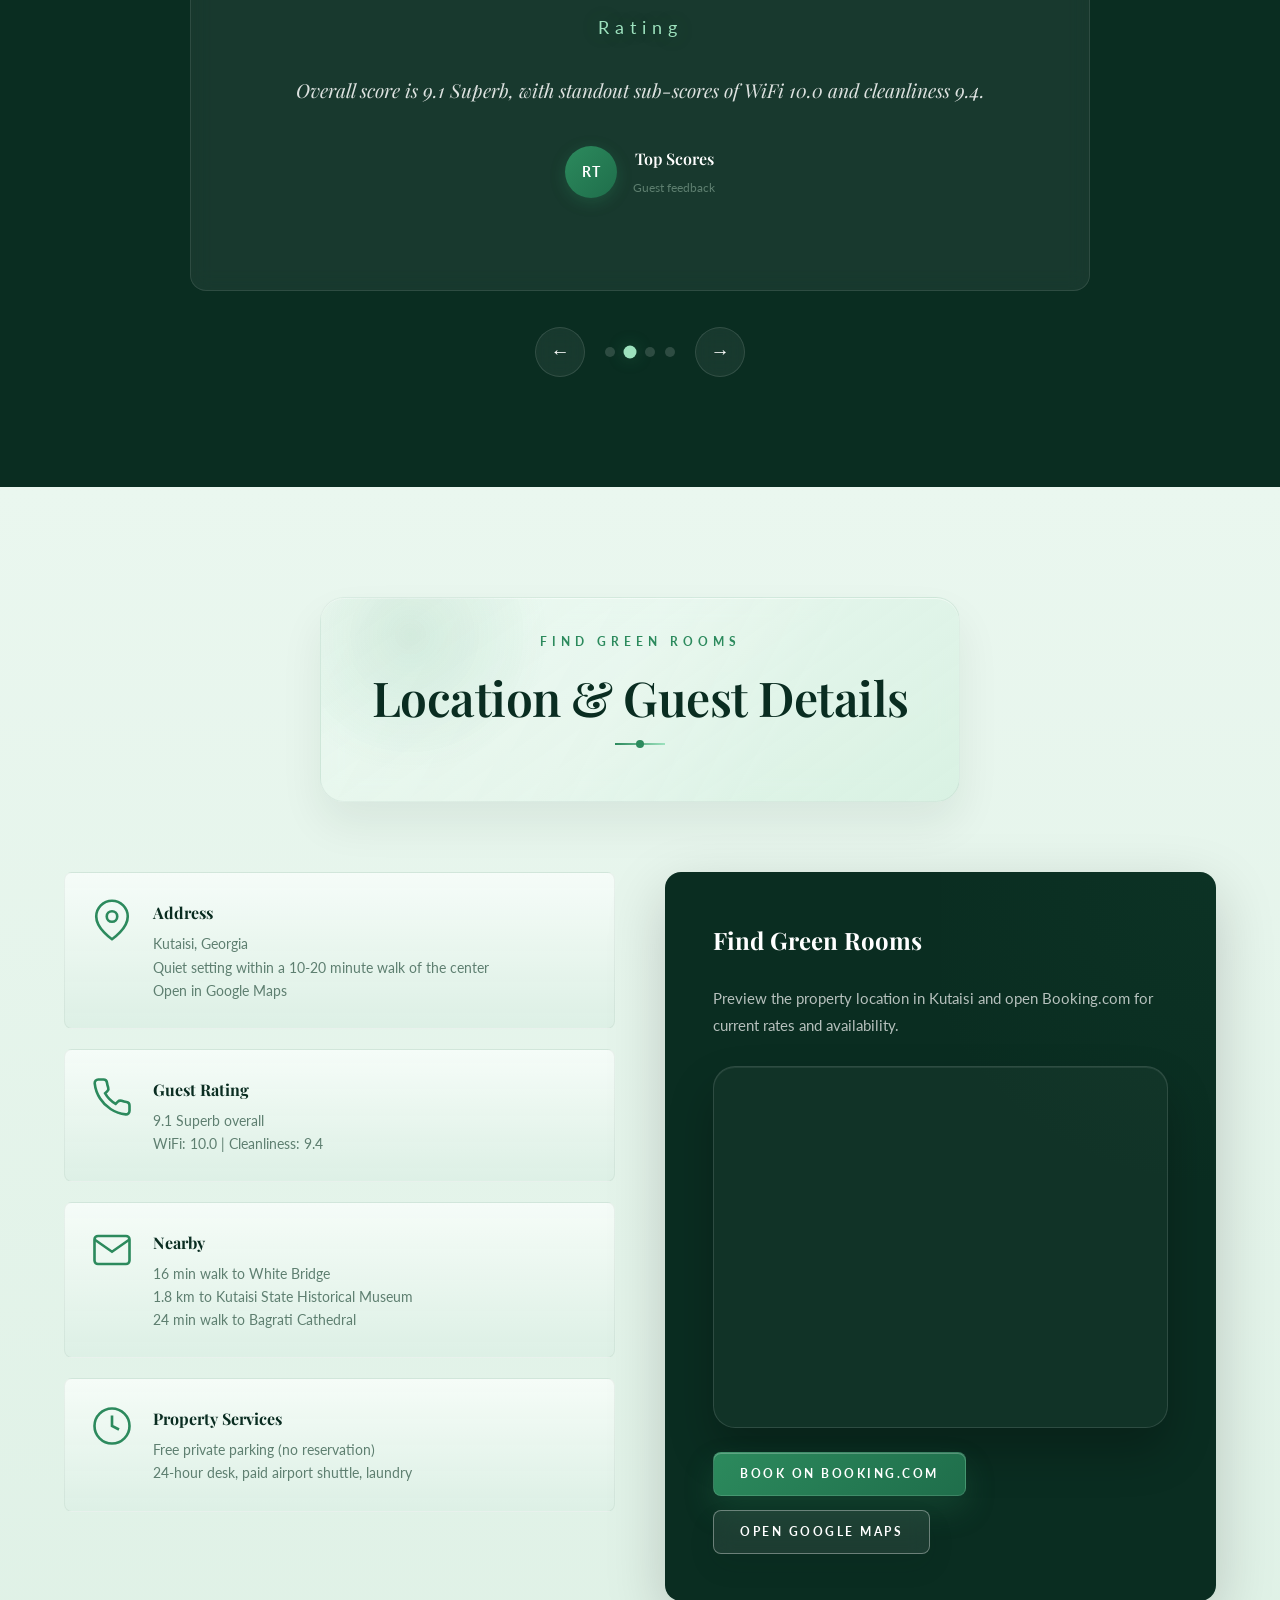
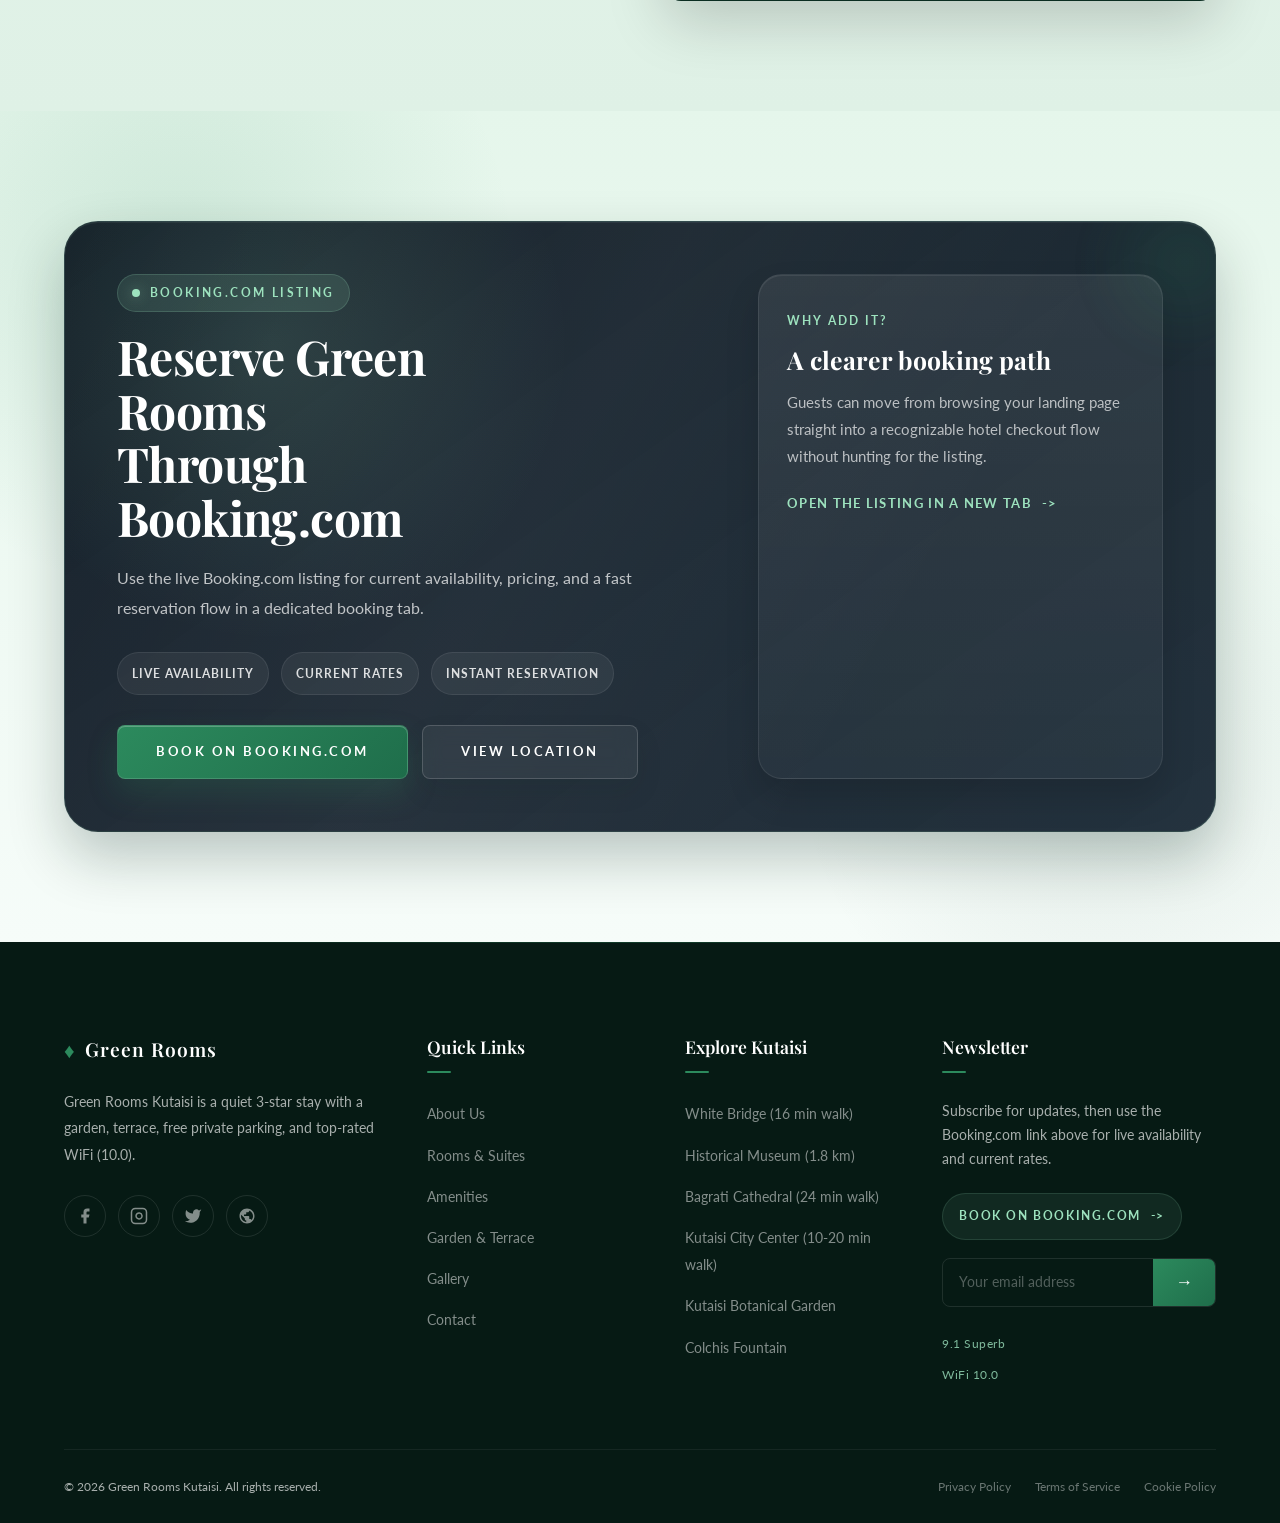
==== commit 8d44974d: "." ====
--- a/index.html
+++ b/index.html
@@ -8,7 +8,7 @@
       href="https://public-frontend-cos.metadl.com/mgx/img/favicon_atoms.ico"
       type="image/x-icon"
     />
-    <title>Central Hotel Kutaisi | City Centre Stay in Kutaisi</title>
+    <title>Green Rooms Kutaisi | Quiet 3-Star Stay</title>
     <link rel="stylesheet" href="./style.css" />
     <link
       href="https://fonts.googleapis.com/css2?family=Playfair+Display:ital,wght@0,400;0,500;0,600;0,700;1,400;1,500&family=Lato:wght@300;400;600;700&display=swap"
@@ -19,7 +19,7 @@
     <!-- Preloader -->
     <div id="preloader">
       <div class="preloader-inner">
-        <div class="preloader-logo">Central Hotel</div>
+        <div class="preloader-logo">Green Rooms</div>
         <div class="preloader-bar"><div class="preloader-bar-fill"></div></div>
       </div>
     </div>
@@ -29,7 +29,7 @@
       <div class="nav-container">
         <a href="#hero" class="nav-logo">
           <span class="logo-icon">&#9830;</span>
-          <span class="logo-text">Central Hotel</span>
+          <span class="logo-text">Green Rooms</span>
           <span class="logo-sub">KUTAISI</span>
         </a>
         <ul class="nav-links" id="navLinks">
@@ -38,7 +38,7 @@
           <li><a href="#rooms" class="nav-link">Rooms</a></li>
           <li><a href="#amenities" class="nav-link">Amenities</a></li>
           <li><a href="#gallery" class="nav-link">Gallery</a></li>
-          <li><a href="#dining" class="nav-link">Dining</a></li>
+          <li><a href="#dining" class="nav-link">Outdoor</a></li>
           <li><a href="#testimonials" class="nav-link">Reviews</a></li>
           <li><a href="#contact" class="nav-link">Contact</a></li>
         </ul>
@@ -56,7 +56,7 @@
       <div
         class="hero-parallax"
         style="
-          background-image: url(&quot;https://mgx-backend-cdn.metadl.com/generate/images/921678/2026-03-03/482be61f-58ed-4d4c-a4a6-3137638418ca.png&quot;);
+          background-image: url(&quot;images/311970096.jpg&quot;);
         "
       ></div>
       <div class="hero-overlay"></div>
@@ -71,7 +71,7 @@
           <span
             class="hero-line hero-line-large animate-text-reveal"
             style="animation-delay: 0.6s"
-            >Central Hotel</span
+            >Green Rooms</span
           >
           <span
             class="hero-line animate-text-reveal"
@@ -80,8 +80,8 @@
           >
         </h1>
         <p class="hero-subtitle animate-fade-up" style="animation-delay: 1.2s">
-          Experience timeless Georgian hospitality in the heart of one of the
-          world's oldest cities
+          Quiet setting with a garden and terrace, WiFi rated 10.0, and a
+          10-20 minute walk to central Kutaisi landmarks
         </p>
         <div class="hero-buttons animate-fade-up" style="animation-delay: 1.5s">
           <a href="#rooms" class="btn btn-primary">Explore Rooms</a>
@@ -104,47 +104,44 @@
           <div class="about-image-wrapper reveal-left">
             <div class="about-image">
               <img
-                src="https://mgx-backend-cdn.metadl.com/generate/images/921678/2026-03-03/25d3d3d5-75b8-419e-853b-175c0b6292f0.png"
-                alt="Central Hotel Lobby"
+                src="images/311970038.jpg"
+                alt="Green Rooms reception"
               />
             </div>
             <div class="about-image-accent"></div>
             <div class="about-experience-badge">
-              <span class="exp-number" data-target="15">0</span>
-              <span class="exp-text">Years of<br />Excellence</span>
+              <span class="exp-number" data-target="9.1">0</span>
+              <span class="exp-text">Quiet<br />Setting</span>
             </div>
           </div>
           <div class="about-content reveal-right">
             <span class="section-tag">About Us</span>
-            <h2 class="section-title">A Legacy of Georgian<br />Hospitality</h2>
+            <h2 class="section-title">
+              A Quiet Garden & Terrace<br />Stay in Kutaisi
+            </h2>
             <div class="gold-divider"></div>
             <p class="about-text">
-              Nestled in the vibrant heart of Kutaisi, Central Hotel stands as a
-              beacon of luxury and comfort. Our hotel seamlessly blends
-              traditional Georgian warmth with contemporary elegance, offering
-              guests an unforgettable experience in one of the Caucasus region's
-              most captivating cities.
+              Green Rooms is a 3-star stay in Kutaisi known for its quiet
+              location, garden, and terrace. It offers a calmer base within a
+              10-20 minute walk of the city center.
             </p>
             <p class="about-text">
-              From our meticulously designed rooms to our world-class dining,
-              every detail has been crafted to ensure your stay is nothing short
-              of extraordinary. Whether you're exploring the ancient Bagrati
-              Cathedral, wandering through the Prometheus Cave, or simply
-              relaxing in our spa, Central Hotel is your perfect home away from
-              home.
+              Landmarks are easy to reach on foot: White Bridge is about 16
+              minutes away, Kutaisi State Historical Museum is around 1.8 km,
+              and Bagrati Cathedral is about a 24-minute walk.
             </p>
             <div class="about-stats">
               <div class="stat-item">
-                <span class="stat-number" data-target="120">0</span>
-                <span class="stat-label">Luxury Rooms</span>
+                <span class="stat-number" data-target="9.1">0</span>
+                <span class="stat-label">Superb Rating</span>
               </div>
               <div class="stat-item">
-                <span class="stat-number" data-target="50">0</span>
-                <span class="stat-label">Staff Members</span>
+                <span class="stat-number" data-target="10.0">0</span>
+                <span class="stat-label">WiFi Score</span>
               </div>
               <div class="stat-item">
-                <span class="stat-number" data-target="98">0</span>
-                <span class="stat-label">% Satisfaction</span>
+                <span class="stat-number" data-target="24">0</span>
+                <span class="stat-label">Hour Front Desk</span>
               </div>
             </div>
           </div>
@@ -157,19 +154,20 @@
       <div class="container">
         <div class="section-header reveal-up">
           <span class="section-tag">Accommodation</span>
-          <h2 class="section-title">Rooms & Suites</h2>
+          <h2 class="section-title">Rooms & Stay Options</h2>
           <div class="gold-divider center"></div>
           <p class="section-subtitle">
-            Each room is a sanctuary of comfort, designed with attention to
-            every detail to ensure a restful and luxurious stay.
+            Room highlights include balconies, air conditioning, private
+            bathrooms with tubs, electric kettles, and strong connectivity
+            throughout.
           </p>
         </div>
         <div class="rooms-grid">
           <div class="room-card reveal-up" style="animation-delay: 0.1s">
             <div class="room-image-wrapper">
               <img
-                src="https://mgx-backend-cdn.metadl.com/generate/images/921678/2026-03-03/a9494c20-8f8f-4639-8f4b-a4f5a0dd9dda.png"
-                alt="Standard Room"
+                src="images/312533605.jpg"
+                alt="Green Rooms balcony room"
               />
               <div class="room-image-overlay">
                 <a href="#contact" class="btn btn-primary btn-sm">Book Now</a>
@@ -177,15 +175,15 @@
               <div class="room-price">From <strong>$89</strong>/night</div>
             </div>
             <div class="room-info">
-              <h3 class="room-name">Standard Room</h3>
+              <h3 class="room-name">Balcony Comfort</h3>
               <p class="room-desc">
-                A cozy retreat with modern amenities, perfect for solo travelers
-                or couples seeking comfort and value.
+                A practical room setup with air conditioning, a balcony, and
+                quiet surroundings for restful city breaks.
               </p>
               <div class="room-features">
-                <span class="room-feature">&#9733; 25m²</span>
-                <span class="room-feature">&#9733; Queen Bed</span>
-                <span class="room-feature">&#9733; City View</span>
+                <span class="room-feature">&#9733; Balcony</span>
+                <span class="room-feature">&#9733; Air Conditioning</span>
+                <span class="room-feature">&#9733; Private Bathroom</span>
                 <span class="room-feature">&#9733; Free WiFi</span>
               </div>
             </div>
@@ -193,8 +191,8 @@
           <div class="room-card reveal-up" style="animation-delay: 0.3s">
             <div class="room-image-wrapper">
               <img
-                src="https://mgx-backend-cdn.metadl.com/generate/images/921678/2026-03-03/612b7403-11e9-4890-bdfe-04578ed6e88a.png"
-                alt="Premium Room"
+                src="images/312918178.jpg"
+                alt="Green Rooms private bathroom with tub"
               />
               <div class="room-image-overlay">
                 <a href="#contact" class="btn btn-primary btn-sm">Book Now</a>
@@ -202,24 +200,24 @@
               <div class="room-price">From <strong>$149</strong>/night</div>
             </div>
             <div class="room-info">
-              <h3 class="room-name">Premium Room</h3>
+              <h3 class="room-name">Tub & Kettle Setup</h3>
               <p class="room-desc">
-                Spacious elegance with a sitting area and mountain views, ideal
-                for those who appreciate the finer things.
+                Private bathrooms with tubs and in-room electric kettles add
+                comfort for both short stays and longer visits.
               </p>
               <div class="room-features">
-                <span class="room-feature">&#9733; 40m²</span>
-                <span class="room-feature">&#9733; King Bed</span>
-                <span class="room-feature">&#9733; Mountain View</span>
-                <span class="room-feature">&#9733; Mini Bar</span>
+                <span class="room-feature">&#9733; Bathtub</span>
+                <span class="room-feature">&#9733; Electric Kettle</span>
+                <span class="room-feature">&#9733; Fresh Towels</span>
+                <span class="room-feature">&#9733; Daily Comfort</span>
               </div>
             </div>
           </div>
           <div class="room-card reveal-up" style="animation-delay: 0.5s">
             <div class="room-image-wrapper">
               <img
-                src="https://mgx-backend-cdn.metadl.com/generate/images/921678/2026-03-03/67e9e223-abfd-43a4-9abd-842947604019.png"
-                alt="Deluxe Suite"
+                src="images/312923005.jpg"
+                alt="Green Rooms garden and terrace area"
               />
               <div class="room-image-overlay">
                 <a href="#contact" class="btn btn-primary btn-sm">Book Now</a>
@@ -227,16 +225,16 @@
               <div class="room-price">From <strong>$249</strong>/night</div>
             </div>
             <div class="room-info">
-              <h3 class="room-name">Deluxe Suite</h3>
+              <h3 class="room-name">Garden & Terrace</h3>
               <p class="room-desc">
-                The pinnacle of luxury — a grand suite with separate living
-                area, premium furnishings, and panoramic city views.
+                The garden and terrace are standout outdoor spaces for slow
+                mornings, coffee breaks, and relaxed evenings.
               </p>
               <div class="room-features">
-                <span class="room-feature">&#9733; 65m²</span>
-                <span class="room-feature">&#9733; King Bed</span>
-                <span class="room-feature">&#9733; Panoramic View</span>
-                <span class="room-feature">&#9733; Jacuzzi</span>
+                <span class="room-feature">&#9733; Quiet Location</span>
+                <span class="room-feature">&#9733; Garden Access</span>
+                <span class="room-feature">&#9733; Terrace Seating</span>
+                <span class="room-feature">&#9733; Balcony Views</span>
               </div>
             </div>
           </div>
@@ -252,8 +250,8 @@
           <h2 class="section-title">Hotel Amenities</h2>
           <div class="gold-divider center"></div>
           <p class="section-subtitle">
-            Everything you need for a perfect stay, from wellness to
-            entertainment.
+            Green Rooms focuses on practical comfort, with top-rated WiFi and
+            outdoor space leading the guest experience.
           </p>
         </div>
         <div class="amenities-grid">
@@ -270,10 +268,10 @@
                 />
               </svg>
             </div>
-            <h3 class="amenity-name">Spa & Wellness</h3>
+            <h3 class="amenity-name">WiFi Rated 10.0</h3>
             <p class="amenity-desc">
-              Rejuvenate with traditional Georgian treatments and modern
-              therapies.
+              Guests score the WiFi a perfect 10.0, ideal for remote work and
+              smooth streaming.
             </p>
           </div>
           <div class="amenity-card reveal-up" style="animation-delay: 0.1s">
@@ -290,9 +288,10 @@
                 <circle cx="12" cy="12" r="5" />
               </svg>
             </div>
-            <h3 class="amenity-name">Swimming Pool</h3>
+            <h3 class="amenity-name">Garden & Terrace</h3>
             <p class="amenity-desc">
-              Indoor heated pool with panoramic views of the Caucasus mountains.
+              The garden and terrace are the primary outdoor highlights of the
+              property.
             </p>
           </div>
           <div class="amenity-card reveal-up" style="animation-delay: 0.15s">
@@ -308,10 +307,9 @@
                 />
               </svg>
             </div>
-            <h3 class="amenity-name">Fine Dining</h3>
+            <h3 class="amenity-name">Balcony Rooms</h3>
             <p class="amenity-desc">
-              Savor authentic Georgian cuisine and international dishes at our
-              restaurant.
+              Selected rooms include balconies for fresh air and quieter views.
             </p>
           </div>
           <div class="amenity-card reveal-up" style="animation-delay: 0.2s">
@@ -327,10 +325,9 @@
                 />
               </svg>
             </div>
-            <h3 class="amenity-name">Concierge</h3>
+            <h3 class="amenity-name">Free Private Parking</h3>
             <p class="amenity-desc">
-              24/7 concierge service to help plan tours, transfers, and
-              experiences.
+              Private on-site parking is free, and no reservation is required.
             </p>
           </div>
           <div class="amenity-card reveal-up" style="animation-delay: 0.25s">
@@ -346,9 +343,9 @@
                 />
               </svg>
             </div>
-            <h3 class="amenity-name">Free WiFi</h3>
+            <h3 class="amenity-name">24-Hour Front Desk</h3>
             <p class="amenity-desc">
-              High-speed internet throughout the hotel for work and leisure.
+              Late arrivals and guest questions can be handled at any hour.
             </p>
           </div>
           <div class="amenity-card reveal-up" style="animation-delay: 0.3s">
@@ -364,9 +361,9 @@
                 />
               </svg>
             </div>
-            <h3 class="amenity-name">Fitness Center</h3>
+            <h3 class="amenity-name">Paid Airport Shuttle</h3>
             <p class="amenity-desc">
-              State-of-the-art gym equipment available around the clock.
+              Airport transfer is available on request for an additional fee.
             </p>
           </div>
           <div class="amenity-card reveal-up" style="animation-delay: 0.35s">
@@ -382,9 +379,9 @@
                 />
               </svg>
             </div>
-            <h3 class="amenity-name">Conference Hall</h3>
+            <h3 class="amenity-name">Laundry Service</h3>
             <p class="amenity-desc">
-              Modern meeting rooms for business events and celebrations.
+              Laundry support is available for longer stays and travel resets.
             </p>
           </div>
           <div class="amenity-card reveal-up" style="animation-delay: 0.4s">
@@ -400,10 +397,9 @@
                 />
               </svg>
             </div>
-            <h3 class="amenity-name">Airport Transfer</h3>
+            <h3 class="amenity-name">Private Baths + Tubs</h3>
             <p class="amenity-desc">
-              Comfortable shuttle service to and from Kutaisi International
-              Airport.
+              Rooms include private bathrooms with tubs and electric kettles.
             </p>
           </div>
         </div>
@@ -415,11 +411,11 @@
       <div class="container">
         <div class="section-header reveal-up">
           <span class="section-tag">Gallery</span>
-          <h2 class="section-title">Explore Our Hotel</h2>
+          <h2 class="section-title">Explore Green Rooms</h2>
           <div class="gold-divider center"></div>
           <p class="section-subtitle">
-            Take a visual journey through our spaces and discover the beauty
-            that awaits.
+            A quick look at Green Rooms, including quiet outdoor corners,
+            reception spaces, and room details.
           </p>
         </div>
         <div class="gallery-grid">
@@ -428,47 +424,47 @@
             style="animation-delay: 0.1s"
           >
             <img
-              src="https://mgx-backend-cdn.metadl.com/generate/images/921678/2026-03-03/482be61f-58ed-4d4c-a4a6-3137638418ca.png"
-              alt="Hotel Exterior"
+              src="images/311970096.jpg"
+              alt="Green Rooms exterior and garden frontage"
             />
             <div class="gallery-overlay">
-              <span class="gallery-label">Hotel Exterior</span>
+              <span class="gallery-label">Exterior & Garden</span>
             </div>
           </div>
           <div class="gallery-item reveal-up" style="animation-delay: 0.2s">
             <img
-              src="https://mgx-backend-cdn.metadl.com/generate/images/921678/2026-03-03/25d3d3d5-75b8-419e-853b-175c0b6292f0.png"
-              alt="Grand Lobby"
+              src="images/311970038.jpg"
+              alt="Green Rooms reception area"
             />
             <div class="gallery-overlay">
-              <span class="gallery-label">Grand Lobby</span>
+              <span class="gallery-label">Reception</span>
             </div>
           </div>
           <div class="gallery-item reveal-up" style="animation-delay: 0.3s">
             <img
-              src="https://mgx-backend-cdn.metadl.com/generate/images/921678/2026-03-03/fcd82aea-cbbe-494e-a034-54dc1b7f693b.png"
-              alt="Pool & Spa"
+              src="images/312923005.jpg"
+              alt="Green Rooms terrace seating"
             />
             <div class="gallery-overlay">
-              <span class="gallery-label">Pool & Spa</span>
+              <span class="gallery-label">Terrace</span>
             </div>
           </div>
           <div class="gallery-item reveal-up" style="animation-delay: 0.4s">
             <img
-              src="https://mgx-backend-cdn.metadl.com/generate/images/921678/2026-03-03/67e9e223-abfd-43a4-9abd-842947604019.png"
-              alt="Deluxe Suite"
+              src="images/312533605.jpg"
+              alt="Green Rooms balcony room"
             />
             <div class="gallery-overlay">
-              <span class="gallery-label">Deluxe Suite</span>
+              <span class="gallery-label">Balcony Room</span>
             </div>
           </div>
           <div class="gallery-item reveal-up" style="animation-delay: 0.5s">
             <img
-              src="https://mgx-backend-cdn.metadl.com/generate/images/921678/2026-03-03/95b16799-f974-49b8-93a4-89ebf4156512.png"
-              alt="Restaurant"
+              src="images/311970105.jpg"
+              alt="Green Rooms quiet garden corner"
             />
             <div class="gallery-overlay">
-              <span class="gallery-label">Restaurant</span>
+              <span class="gallery-label">Garden</span>
             </div>
           </div>
           <div
@@ -476,11 +472,11 @@
             style="animation-delay: 0.6s"
           >
             <img
-              src="https://mgx-backend-cdn.metadl.com/generate/images/921678/2026-03-03/96f2b819-2d77-4dee-a722-e985ec2047f8.png"
-              alt="Kutaisi View"
+              src="images/311970122.jpg"
+              alt="Green Rooms shared lounge"
             />
             <div class="gallery-overlay">
-              <span class="gallery-label">Kutaisi Panorama</span>
+              <span class="gallery-label">Shared Lounge</span>
             </div>
           </div>
         </div>
@@ -492,45 +488,44 @@
       <div
         class="dining-parallax"
         style="
-          background-image: url(&quot;https://mgx-backend-cdn.metadl.com/generate/images/921678/2026-03-03/95b16799-f974-49b8-93a4-89ebf4156512.png&quot;);
+          background-image: url(&quot;images/312923005.jpg&quot;);
         "
       ></div>
       <div class="dining-overlay"></div>
       <div class="container dining-content">
         <div class="dining-text reveal-up">
-          <span class="section-tag light">Culinary Experience</span>
-          <h2 class="section-title light">A Taste of Georgia</h2>
+          <span class="section-tag light">Outdoor Highlights</span>
+          <h2 class="section-title light">Garden & Terrace Living</h2>
           <div class="gold-divider"></div>
           <p class="dining-desc">
-            Our award-winning restaurant brings together the rich flavors of
-            Georgian cuisine with international culinary artistry. From
-            traditional khachapuri and khinkali to contemporary fusion dishes,
-            every meal is a celebration of taste.
+            Green Rooms is positioned for relaxed stays, with garden and terrace
+            areas that support a quieter pace while still keeping the city
+            center within walking distance.
           </p>
           <div class="dining-features">
             <div class="dining-feature">
               <div class="dining-feature-icon">&#127860;</div>
               <div>
-                <h4>Georgian Cuisine</h4>
-                <p>Authentic recipes passed down through generations</p>
+                <h4>Garden Space</h4>
+                <p>A calm outdoor area for morning coffee and evening downtime</p>
               </div>
             </div>
             <div class="dining-feature">
               <div class="dining-feature-icon">&#127863;</div>
               <div>
-                <h4>Wine Cellar</h4>
-                <p>Curated selection of Georgian and international wines</p>
+                <h4>Terrace Seating</h4>
+                <p>Open-air seating designed for lingering and fresh air</p>
               </div>
             </div>
             <div class="dining-feature">
               <div class="dining-feature-icon">&#9749;</div>
               <div>
-                <h4>Breakfast Buffet</h4>
-                <p>Start your day with our lavish morning spread</p>
-              </div>
-            </div>
-          </div>
-          <a href="#contact" class="btn btn-primary">Reserve a Table</a>
+                <h4>Walkable Location</h4>
+                <p>A quiet setting within a 10-20 minute walk of the center</p>
+              </div>
+            </div>
+          </div>
+          <a href="#contact" class="btn btn-primary">View Green Rooms on Map</a>
         </div>
       </div>
     </section>
@@ -539,73 +534,66 @@
     <section id="testimonials" class="testimonials-section section">
       <div class="container">
         <div class="section-header reveal-up">
-          <span class="section-tag">Testimonials</span>
-          <h2 class="section-title">What Our Guests Say</h2>
+          <span class="section-tag">Guest Highlights</span>
+          <h2 class="section-title">Green Rooms at a Glance</h2>
           <div class="gold-divider center"></div>
         </div>
         <div class="testimonials-carousel reveal-up">
           <div class="testimonials-track" id="testimonialsTrack">
             <div class="testimonial-card">
-              <div class="testimonial-stars">★★★★★</div>
+              <div class="testimonial-stars">Location</div>
               <p class="testimonial-text">
-                "An absolutely magnificent experience. The staff went above and
-                beyond to make our anniversary special. The room was stunning
-                and the views of Kutaisi were breathtaking. We will definitely
-                return!"
+                Quiet setting with a 16-minute walk to White Bridge, about
+                1.8 km to Kutaisi State Historical Museum, and around 24 minutes
+                on foot to Bagrati Cathedral.
               </p>
               <div class="testimonial-author">
-                <div class="testimonial-avatar">MK</div>
+                <div class="testimonial-avatar">QS</div>
                 <div>
-                  <h4 class="testimonial-name">Maria & Klaus</h4>
-                  <span class="testimonial-origin">Berlin, Germany</span>
+                  <h4 class="testimonial-name">Quiet Setting</h4>
+                  <span class="testimonial-origin">Walkable landmarks</span>
                 </div>
               </div>
             </div>
             <div class="testimonial-card">
-              <div class="testimonial-stars">★★★★★</div>
+              <div class="testimonial-stars">Rating</div>
               <p class="testimonial-text">
-                "The perfect base for exploring Kutaisi. The concierge arranged
-                incredible tours to Prometheus Cave and Gelati Monastery. The
-                Georgian breakfast was the best I've ever had. Highly
-                recommended!"
+                Overall score is 9.1 Superb, with standout sub-scores of WiFi
+                10.0 and cleanliness 9.4.
               </p>
               <div class="testimonial-author">
-                <div class="testimonial-avatar">JS</div>
+                <div class="testimonial-avatar">RT</div>
                 <div>
-                  <h4 class="testimonial-name">James Sullivan</h4>
-                  <span class="testimonial-origin">London, UK</span>
+                  <h4 class="testimonial-name">Top Scores</h4>
+                  <span class="testimonial-origin">Guest feedback</span>
                 </div>
               </div>
             </div>
             <div class="testimonial-card">
-              <div class="testimonial-stars">★★★★★</div>
+              <div class="testimonial-stars">Rooms</div>
               <p class="testimonial-text">
-                "From the moment we arrived, we felt like royalty. The spa
-                treatments were divine, the pool area was serene, and the
-                restaurant served the most incredible khachapuri. A true gem in
-                the Caucasus."
+                Rooms include balconies, air conditioning, private bathrooms
+                with tubs, and electric kettles for everyday comfort.
               </p>
               <div class="testimonial-author">
-                <div class="testimonial-avatar">AT</div>
+                <div class="testimonial-avatar">RM</div>
                 <div>
-                  <h4 class="testimonial-name">Ayumi Tanaka</h4>
-                  <span class="testimonial-origin">Tokyo, Japan</span>
+                  <h4 class="testimonial-name">Room Features</h4>
+                  <span class="testimonial-origin">Comfort-focused setup</span>
                 </div>
               </div>
             </div>
             <div class="testimonial-card">
-              <div class="testimonial-stars">★★★★★</div>
+              <div class="testimonial-stars">Services</div>
               <p class="testimonial-text">
-                "We hosted our corporate retreat here and everything was
-                flawless. The conference facilities are top-notch, the rooms are
-                luxurious, and the team was incredibly professional. Outstanding
-                service!"
+                Free private parking without reservation, 24-hour front desk,
+                paid airport shuttle, and laundry service.
               </p>
               <div class="testimonial-author">
-                <div class="testimonial-avatar">RP</div>
+                <div class="testimonial-avatar">SV</div>
                 <div>
-                  <h4 class="testimonial-name">Robert Petrov</h4>
-                  <span class="testimonial-origin">Moscow, Russia</span>
+                  <h4 class="testimonial-name">Core Services</h4>
+                  <span class="testimonial-origin">Practical support</span>
                 </div>
               </div>
             </div>
@@ -635,8 +623,8 @@
     <section id="contact" class="contact-section section">
       <div class="container">
         <div class="section-header reveal-up">
-          <span class="section-tag">Get in Touch</span>
-          <h2 class="section-title">Contact & Location</h2>
+          <span class="section-tag">Find Green Rooms</span>
+          <h2 class="section-title">Location & Guest Details</h2>
           <div class="gold-divider center"></div>
         </div>
         <div class="contact-grid">
@@ -655,14 +643,17 @@
               </div>
               <div>
                 <h4>Address</h4>
-                <p>12 Rustaveli Avenue<br />Kutaisi 4600, Georgia</p>
+                <p>
+                  Kutaisi, Georgia<br />Quiet setting within a 10-20 minute walk
+                  of the center
+                </p>
               </div>
             </div>
             <div class="contact-info-card">
               <a
-                href="tel:+995571381515"
+                href="#"
                 class="contact-icon"
-                aria-label="Call +995 571 38 15 15"
+                aria-label="Guest rating details"
               >
                 <svg
                   viewBox="0 0 24 24"
@@ -676,8 +667,8 @@
                 </svg>
               </a>
               <div>
-                <h4>Phone</h4>
-                <p><a href="tel:+995571381515">+995 571 38 15 15</a></p>
+                <h4>Guest Rating</h4>
+                <p>9.1 Superb overall<br />WiFi: 10.0 | Cleanliness: 9.4</p>
               </div>
             </div>
             <div class="contact-info-card">
@@ -695,19 +686,10 @@
                 </svg>
               </div>
               <div>
-                <h4>Email</h4>
+                <h4>Nearby</h4>
                 <p>
-                  <a
-                    href="/cdn-cgi/l/email-protection"
-                    class="__cf_email__"
-                    data-cfemail="2841464e47684b4d465c5a494440475c4d44064f4d"
-                    >[email&#160;protected]</a
-                  ><br /><a
-                    href="/cdn-cgi/l/email-protection"
-                    class="__cf_email__"
-                    data-cfemail="93e1f6e0f6e1e5f2e7fafcfde0d3f0f6fde7e1f2fffbfce7f6ffbdf4f6"
-                    >[email&#160;protected]</a
-                  >
+                  16 min walk to White Bridge<br />1.8 km to Kutaisi State
+                  Historical Museum<br />24 min walk to Bagrati Cathedral
                 </p>
               </div>
             </div>
@@ -724,8 +706,11 @@
                 </svg>
               </div>
               <div>
-                <h4>Reception Hours</h4>
-                <p>24/7 — We never close</p>
+                <h4>Property Services</h4>
+                <p>
+                  Free private parking (no reservation)<br />24-hour desk, paid
+                  airport shuttle, laundry
+                </p>
               </div>
             </div>
           </div>
@@ -754,7 +739,7 @@
                   <select id="subject" required>
                     <option value="" disabled selected></option>
                     <option value="reservation">Room Reservation</option>
-                    <option value="dining">Restaurant Booking</option>
+                    <option value="dining">Airport Shuttle</option>
                     <option value="event">Event Inquiry</option>
                     <option value="general">General Question</option>
                   </select>
@@ -799,7 +784,7 @@
           <div class="booking-copy">
             <span class="booking-kicker">Booking.com Listing</span>
             <h2 class="booking-title">
-              Reserve Central Hotel Through Booking.com
+              Reserve Green Rooms Through Booking.com
             </h2>
             <p class="booking-description">
               Use the live Booking.com listing for current availability,
@@ -841,11 +826,11 @@
           <div class="footer-col footer-about">
             <div class="footer-logo">
               <span class="logo-icon">&#9830;</span>
-              <span class="logo-text">Central Hotel</span>
+              <span class="logo-text">Green Rooms</span>
             </div>
             <p class="footer-desc">
-              Experience the finest Georgian hospitality in the heart of
-              Kutaisi. Your luxury retreat in the Caucasus awaits.
+              Green Rooms Kutaisi is a quiet 3-star stay with a garden,
+              terrace, free private parking, and top-rated WiFi (10.0).
             </p>
             <div class="footer-social">
               <a href="#" class="social-link" aria-label="Facebook">
@@ -906,7 +891,7 @@
               <li><a href="#about">About Us</a></li>
               <li><a href="#rooms">Rooms & Suites</a></li>
               <li><a href="#amenities">Amenities</a></li>
-              <li><a href="#dining">Restaurant</a></li>
+              <li><a href="#dining">Garden & Terrace</a></li>
               <li><a href="#gallery">Gallery</a></li>
               <li><a href="#contact">Contact</a></li>
             </ul>
@@ -914,10 +899,10 @@
           <div class="footer-col">
             <h4 class="footer-heading">Explore Kutaisi</h4>
             <ul class="footer-links">
-              <li><a href="#">Bagrati Cathedral</a></li>
-              <li><a href="#">Gelati Monastery</a></li>
-              <li><a href="#">Prometheus Cave</a></li>
-              <li><a href="#">Sataplia Nature Reserve</a></li>
+              <li><a href="#">White Bridge (16 min walk)</a></li>
+              <li><a href="#">Historical Museum (1.8 km)</a></li>
+              <li><a href="#">Bagrati Cathedral (24 min walk)</a></li>
+              <li><a href="#">Kutaisi City Center (10-20 min walk)</a></li>
               <li><a href="#">Kutaisi Botanical Garden</a></li>
               <li><a href="#">Colchis Fountain</a></li>
             </ul>
@@ -937,13 +922,13 @@
               </div>
             </form>
             <div class="footer-awards">
-              <span class="award-badge">&#127942; Best Hotel 2025</span>
-              <span class="award-badge">&#11088; TripAdvisor Choice</span>
+              <span class="award-badge">&#127942; 9.1 Superb</span>
+              <span class="award-badge">&#11088; WiFi 10.0</span>
             </div>
           </div>
         </div>
         <div class="footer-bottom">
-          <p>&copy; 2026 Central Hotel Kutaisi. All rights reserved.</p>
+          <p>&copy; 2026 Green Rooms Kutaisi. All rights reserved.</p>
           <div class="footer-bottom-links">
             <a href="#">Privacy Policy</a>
             <a href="#">Terms of Service</a>
@@ -974,7 +959,7 @@
       </button>
       <img
         src=""
-        alt="Gallery Image"
+        alt="Green Rooms gallery image"
         class="lightbox-image"
         id="lightboxImage"
       />
--- a/style.css
+++ b/style.css
@@ -1,26 +1,26 @@
 /* ============================================
-   CENTRAL HOTEL KUTAISI - PREMIUM STYLESHEET
+   GREEN ROOMS KUTAISI - PREMIUM STYLESHEET
    ============================================ */
 
 /* ---------- CSS Variables ---------- */
 :root {
-    --primary: #0f1923;
-    --primary-light: #162533;
-    --secondary: #d4a855;
-    --secondary-light: #e8c97a;
-    --tertiary: #faf7f2;
-    --surface: rgba(248, 241, 231, 0.84);
-    --surface-strong: rgba(243, 232, 214, 0.94);
-    --dark: #080e14;
-    --text: #2c2c2c;
+    --primary: #0a2d21;
+    --primary-light: #124232;
+    --secondary: #2c8a5d;
+    --secondary-light: #9de2be;
+    --tertiary: #f2fbf6;
+    --surface: rgba(229, 246, 236, 0.86);
+    --surface-strong: rgba(214, 240, 225, 0.95);
+    --dark: #061a14;
+    --text: #163b2f;
     --text-light: #ffffff;
-    --text-muted: #7a8a9a;
-    --accent-hover: #c49535;
+    --text-muted: #5e7f70;
+    --accent-hover: #1f6e4b;
     --glass: rgba(255, 255, 255, 0.06);
     --glass-border: rgba(255, 255, 255, 0.1);
     --shadow: 0 4px 30px rgba(0, 0, 0, 0.08);
     --shadow-lg: 0 20px 60px rgba(0, 0, 0, 0.18);
-    --shadow-gold: 0 8px 32px rgba(212, 168, 85, 0.25);
+    --shadow-gold: 0 8px 32px rgba(44, 138, 93, 0.25);
     --shadow-card: 0 8px 40px rgba(0, 0, 0, 0.06);
     --transition: all 0.35s cubic-bezier(0.4, 0, 0.2, 1);
     --transition-slow: all 0.7s cubic-bezier(0.16, 1, 0.3, 1);
@@ -62,9 +62,9 @@
     font-family: var(--font-body);
     color: var(--text);
     background:
-        radial-gradient(circle at 12% 10%, rgba(212, 168, 85, 0.09) 0%, transparent 28%),
-        radial-gradient(circle at 88% 14%, rgba(15, 25, 35, 0.08) 0%, transparent 24%),
-        linear-gradient(180deg, #fdfbf7 0%, #ffffff 36%, #f8f3ea 100%);
+        radial-gradient(circle at 12% 10%, rgba(44, 138, 93, 0.09) 0%, transparent 28%),
+        radial-gradient(circle at 88% 14%, rgba(8, 48, 34, 0.08) 0%, transparent 24%),
+        linear-gradient(180deg, #f5fcf8 0%, #ffffff 36%, #edf9f2 100%);
     overflow-x: hidden;
     line-height: 1.7;
     position: relative;
@@ -88,7 +88,7 @@
     height: 26rem;
     left: -10rem;
     top: 20%;
-    background: rgba(212, 168, 85, 0.18);
+    background: rgba(44, 138, 93, 0.18);
 }
 
 body::after {
@@ -96,7 +96,7 @@
     height: 24rem;
     right: -8rem;
     top: 56%;
-    background: rgba(15, 25, 35, 0.12);
+    background: rgba(8, 48, 34, 0.12);
 }
 
 img {
@@ -136,7 +136,7 @@
     left: 0;
     width: 100%;
     height: 4px;
-    background: rgba(15, 25, 35, 0.08);
+    background: rgba(8, 48, 34, 0.08);
     z-index: 1400;
     pointer-events: none;
     overflow: hidden;
@@ -147,10 +147,10 @@
 .scroll-progress-bar {
     width: 100%;
     height: 100%;
-    background: linear-gradient(90deg, var(--secondary), var(--secondary-light), #f3dfab);
+    background: linear-gradient(90deg, var(--secondary), var(--secondary-light), #c5edd8);
     transform: scaleX(0);
     transform-origin: 0 50%;
-    box-shadow: 0 0 16px rgba(212, 168, 85, 0.35);
+    box-shadow: 0 0 16px rgba(44, 138, 93, 0.35);
     will-change: transform;
 }
 
@@ -184,7 +184,7 @@
     color: var(--secondary);
     margin-bottom: 30px;
     letter-spacing: 6px;
-    text-shadow: 0 0 40px rgba(212, 168, 85, 0.3);
+    text-shadow: 0 0 40px rgba(44, 138, 93, 0.3);
 }
 
 .preloader-bar {
@@ -289,10 +289,10 @@
     margin: 0 auto 70px;
     padding: 28px 30px;
     border-radius: 24px;
-    background: linear-gradient(145deg, rgba(250, 244, 234, 0.92), rgba(239, 226, 201, 0.76));
-    border: 1px solid rgba(15, 25, 35, 0.06);
+    background: linear-gradient(145deg, rgba(236, 249, 241, 0.92), rgba(214, 240, 225, 0.82));
+    border: 1px solid rgba(8, 48, 34, 0.06);
     box-shadow:
-        0 22px 44px rgba(15, 25, 35, 0.07),
+        0 22px 44px rgba(8, 48, 34, 0.07),
         inset 0 1px 0 rgba(255, 255, 255, 0.48);
     backdrop-filter: blur(14px);
     -webkit-backdrop-filter: blur(14px);
@@ -304,7 +304,7 @@
     position: absolute;
     inset: 0;
     background:
-        radial-gradient(circle at 14% 18%, rgba(212, 168, 85, 0.12) 0%, transparent 24%),
+        radial-gradient(circle at 14% 18%, rgba(44, 138, 93, 0.12) 0%, transparent 24%),
         linear-gradient(120deg, transparent 0%, rgba(255, 255, 255, 0.14) 46%, transparent 72%);
     pointer-events: none;
 }
@@ -348,7 +348,7 @@
     border: 1px solid transparent;
     isolation: isolate;
     transform: translate3d(var(--magnetic-x, 0), var(--magnetic-y, 0), 0);
-    box-shadow: 0 12px 28px rgba(8, 14, 20, 0.08);
+    box-shadow: 0 12px 28px rgba(5, 34, 24, 0.08);
     will-change: transform, box-shadow;
 }
 
@@ -371,14 +371,14 @@
 
 .btn:hover {
     transform: translate3d(var(--magnetic-x, 0), calc(var(--magnetic-y, 0) - 4px), 0) scale(1.015);
-    box-shadow: 0 18px 38px rgba(8, 14, 20, 0.16);
+    box-shadow: 0 18px 38px rgba(5, 34, 24, 0.16);
 }
 
 .btn:focus-visible {
     outline: none;
     box-shadow:
-        0 0 0 4px rgba(212, 168, 85, 0.18),
-        0 18px 38px rgba(8, 14, 20, 0.16);
+        0 0 0 4px rgba(44, 138, 93, 0.18),
+        0 18px 38px rgba(5, 34, 24, 0.16);
 }
 
 .btn-primary {
@@ -386,14 +386,14 @@
     color: var(--text-light);
     border-color: rgba(255, 255, 255, 0.12);
     box-shadow:
-        0 14px 30px rgba(212, 168, 85, 0.22),
+        0 14px 30px rgba(44, 138, 93, 0.22),
         inset 0 1px 0 rgba(255, 255, 255, 0.24);
 }
 
 .btn-primary:hover {
     background: linear-gradient(135deg, var(--secondary-light), var(--secondary));
     box-shadow:
-        0 22px 42px rgba(212, 168, 85, 0.28),
+        0 22px 42px rgba(44, 138, 93, 0.28),
         inset 0 1px 0 rgba(255, 255, 255, 0.28);
 }
 
@@ -436,12 +436,12 @@
 }
 
 #navbar.scrolled {
-    background: rgba(15, 25, 35, 0.92);
+    background: rgba(8, 48, 34, 0.92);
     padding: 10px 0;
     backdrop-filter: blur(24px);
     -webkit-backdrop-filter: blur(24px);
     box-shadow: 0 4px 30px rgba(0, 0, 0, 0.25);
-    border-bottom: 1px solid rgba(212, 168, 85, 0.08);
+    border-bottom: 1px solid rgba(44, 138, 93, 0.08);
 }
 
 .nav-container {
@@ -462,7 +462,7 @@
 
 .nav-logo:hover .logo-icon {
     transform: rotate(45deg);
-    text-shadow: 0 0 20px rgba(212, 168, 85, 0.6);
+    text-shadow: 0 0 20px rgba(44, 138, 93, 0.6);
 }
 
 .logo-icon {
@@ -536,7 +536,7 @@
     transition: var(--transition);
     border-radius: var(--radius-sm);
     box-shadow:
-        0 14px 28px rgba(212, 168, 85, 0.22),
+        0 14px 28px rgba(44, 138, 93, 0.22),
         inset 0 1px 0 rgba(255, 255, 255, 0.24);
     border: 1px solid rgba(255, 255, 255, 0.14);
     position: relative;
@@ -563,7 +563,7 @@
     background: linear-gradient(135deg, var(--secondary-light), var(--secondary));
     transform: translate3d(var(--magnetic-x, 0), calc(var(--magnetic-y, 0) - 3px), 0) scale(1.015);
     box-shadow:
-        0 20px 36px rgba(212, 168, 85, 0.28),
+        0 20px 36px rgba(44, 138, 93, 0.28),
         inset 0 1px 0 rgba(255, 255, 255, 0.28);
 }
 
@@ -574,8 +574,8 @@
 .nav-book-btn:focus-visible {
     outline: none;
     box-shadow:
-        0 0 0 4px rgba(212, 168, 85, 0.18),
-        0 20px 36px rgba(212, 168, 85, 0.28);
+        0 0 0 4px rgba(44, 138, 93, 0.18),
+        0 20px 36px rgba(44, 138, 93, 0.28);
 }
 
 .hamburger {
@@ -642,10 +642,10 @@
     height: 100%;
     background: linear-gradient(
         180deg,
-        rgba(8, 14, 20, 0.55) 0%,
-        rgba(8, 14, 20, 0.2) 35%,
-        rgba(8, 14, 20, 0.35) 65%,
-        rgba(8, 14, 20, 0.75) 100%
+        rgba(5, 34, 24, 0.55) 0%,
+        rgba(5, 34, 24, 0.2) 35%,
+        rgba(5, 34, 24, 0.35) 65%,
+        rgba(5, 34, 24, 0.75) 100%
     );
 }
 
@@ -662,7 +662,7 @@
     letter-spacing: 8px;
     color: var(--secondary-light);
     margin-bottom: 28px;
-    text-shadow: 0 0 30px rgba(212, 168, 85, 0.4);
+    text-shadow: 0 0 30px rgba(44, 138, 93, 0.4);
 }
 
 .hero-title {
@@ -690,7 +690,7 @@
     line-height: 1.1;
     margin: 14px 0;
     opacity: 1;
-    background: linear-gradient(135deg, #ffffff 0%, #e8c97a 50%, #ffffff 100%);
+    background: linear-gradient(135deg, #ffffff 0%, #9de2be 50%, #ffffff 100%);
     background-size: 200% auto;
     -webkit-background-clip: text;
     -webkit-text-fill-color: transparent;
@@ -947,7 +947,7 @@
 
 /* ---------- Rooms Section ---------- */
 .rooms-section {
-    background: linear-gradient(180deg, #f9f3ea 0%, #fcf8f2 100%);
+    background: linear-gradient(180deg, #eff9f2 0%, #f7fcf9 100%);
 }
 
 .rooms-grid {
@@ -957,7 +957,7 @@
 }
 
 .room-card {
-    background: linear-gradient(180deg, rgba(255, 252, 247, 0.96), rgba(245, 236, 221, 0.94));
+    background: linear-gradient(180deg, rgba(246, 252, 248, 0.96), rgba(223, 241, 231, 0.94));
     border-radius: var(--radius);
     overflow: hidden;
     box-shadow: var(--shadow-card);
@@ -966,13 +966,13 @@
         box-shadow 0.55s cubic-bezier(0.16, 1, 0.3, 1),
         border-color 0.4s ease;
     will-change: transform, box-shadow;
-    border: 1px solid rgba(15, 25, 35, 0.05);
+    border: 1px solid rgba(8, 48, 34, 0.05);
 }
 
 .room-card:hover {
     transform: translateY(-10px);
-    box-shadow: 0 26px 60px rgba(15, 25, 35, 0.22);
-    border-color: rgba(212, 168, 85, 0.15);
+    box-shadow: 0 26px 60px rgba(8, 48, 34, 0.22);
+    border-color: rgba(44, 138, 93, 0.15);
 }
 
 .room-image-wrapper {
@@ -999,7 +999,7 @@
     left: 0;
     width: 100%;
     height: 100%;
-    background: linear-gradient(135deg, rgba(15, 25, 35, 0.6), rgba(212, 168, 85, 0.2));
+    background: linear-gradient(135deg, rgba(8, 48, 34, 0.6), rgba(44, 138, 93, 0.2));
     display: flex;
     align-items: center;
     justify-content: center;
@@ -1016,7 +1016,7 @@
     position: absolute;
     bottom: 16px;
     left: 16px;
-    background: rgba(15, 25, 35, 0.9);
+    background: rgba(8, 48, 34, 0.9);
     color: var(--text-light);
     padding: 8px 18px;
     font-size: 0.82rem;
@@ -1067,18 +1067,18 @@
     font-weight: 700;
     letter-spacing: 0.5px;
     padding: 4px 10px;
-    background: rgba(212, 168, 85, 0.08);
+    background: rgba(44, 138, 93, 0.08);
     border-radius: 20px;
     transition: var(--transition);
 }
 
 .room-card:hover .room-feature {
-    background: rgba(212, 168, 85, 0.15);
+    background: rgba(44, 138, 93, 0.15);
 }
 
 /* ---------- Amenities Section ---------- */
 .amenities-section {
-    background: linear-gradient(180deg, #f4ebdc 0%, #faf6ef 100%);
+    background: linear-gradient(180deg, #eaf7ef 0%, #f5fbf7 100%);
 }
 
 .amenities-grid {
@@ -1088,14 +1088,14 @@
 }
 
 .amenity-card {
-    background: linear-gradient(180deg, rgba(255, 252, 247, 0.95), rgba(244, 235, 220, 0.92));
+    background: linear-gradient(180deg, rgba(246, 252, 248, 0.95), rgba(220, 239, 229, 0.92));
     padding: 40px 24px;
     text-align: center;
     transition:
         transform 0.55s cubic-bezier(0.16, 1, 0.3, 1),
         box-shadow 0.55s cubic-bezier(0.16, 1, 0.3, 1),
         border-color 0.4s ease;
-    border: 1px solid rgba(15, 25, 35, 0.05);
+    border: 1px solid rgba(8, 48, 34, 0.05);
     position: relative;
     overflow: hidden;
     border-radius: var(--radius);
@@ -1123,7 +1123,7 @@
     left: 0;
     width: 100%;
     height: 100%;
-    background: radial-gradient(circle at 50% 0%, rgba(212, 168, 85, 0.06) 0%, transparent 70%);
+    background: radial-gradient(circle at 50% 0%, rgba(44, 138, 93, 0.06) 0%, transparent 70%);
     opacity: 0;
     transition: opacity 0.5s ease;
 }
@@ -1138,8 +1138,8 @@
 
 .amenity-card:hover {
     transform: translateY(-8px);
-    box-shadow: 0 22px 50px rgba(15, 25, 35, 0.2);
-    border-color: rgba(212, 168, 85, 0.12);
+    box-shadow: 0 22px 50px rgba(8, 48, 34, 0.2);
+    border-color: rgba(44, 138, 93, 0.12);
 }
 
 .amenity-icon {
@@ -1188,9 +1188,9 @@
 /* ---------- Gallery Section ---------- */
 .gallery-section {
     background:
-        radial-gradient(circle at 10% 12%, rgba(212, 168, 85, 0.12) 0%, transparent 28%),
-        radial-gradient(circle at 92% 20%, rgba(15, 25, 35, 0.08) 0%, transparent 24%),
-        linear-gradient(180deg, #fdfbf7 0%, #f6efe4 100%);
+        radial-gradient(circle at 10% 12%, rgba(44, 138, 93, 0.12) 0%, transparent 28%),
+        radial-gradient(circle at 92% 20%, rgba(8, 48, 34, 0.08) 0%, transparent 24%),
+        linear-gradient(180deg, #f5fcf8 0%, #ecf7f0 100%);
     overflow: hidden;
 }
 
@@ -1201,11 +1201,11 @@
     grid-auto-flow: dense;
     gap: 16px;
     padding: 18px;
-    background: linear-gradient(145deg, rgba(248, 240, 227, 0.78), rgba(233, 216, 186, 0.42));
-    border: 1px solid rgba(15, 25, 35, 0.08);
+    background: linear-gradient(145deg, rgba(236, 249, 241, 0.78), rgba(204, 233, 216, 0.42));
+    border: 1px solid rgba(8, 48, 34, 0.08);
     border-radius: 28px;
     box-shadow:
-        0 24px 70px rgba(15, 25, 35, 0.08),
+        0 24px 70px rgba(8, 48, 34, 0.08),
         inset 0 1px 0 rgba(255, 255, 255, 0.8);
     backdrop-filter: blur(18px);
     -webkit-backdrop-filter: blur(18px);
@@ -1218,7 +1218,7 @@
     border-radius: 22px;
     min-height: 100%;
     border: 1px solid rgba(255, 255, 255, 0.22);
-    box-shadow: 0 18px 34px rgba(15, 25, 35, 0.12);
+    box-shadow: 0 18px 34px rgba(8, 48, 34, 0.12);
     /* Simplified transform: remove 3D tilt so hover keeps a clean rectangle */
     transform: translate3d(0, 0, 0);
     transform-style: flat;
@@ -1271,7 +1271,7 @@
     inset: -22%;
     background: radial-gradient(
         circle at var(--glow-x, 50%) var(--glow-y, 50%),
-        rgba(232, 201, 122, 0.28) 0%,
+        rgba(157, 226, 190, 0.28) 0%,
         rgba(255, 255, 255, 0.1) 12%,
         transparent 34%
     );
@@ -1296,7 +1296,7 @@
 
 .gallery-item:hover {
     transform: translate3d(0, -6px, 0);
-    box-shadow: 0 26px 42px rgba(15, 25, 35, 0.18);
+    box-shadow: 0 26px 42px rgba(8, 48, 34, 0.18);
 }
 
 .gallery-item:hover img {
@@ -1312,8 +1312,8 @@
     height: 100%;
     background: linear-gradient(
         to top,
-        rgba(8, 14, 20, 0.85) 0%,
-        rgba(8, 14, 20, 0.2) 40%,
+        rgba(5, 34, 24, 0.85) 0%,
+        rgba(5, 34, 24, 0.2) 40%,
         transparent 70%
     );
     display: flex;
@@ -1333,7 +1333,7 @@
     transition: transform 0.6s cubic-bezier(0.16, 1, 0.3, 1);
     position: relative;
     padding: 12px 18px 12px 38px;
-    background: rgba(8, 14, 20, 0.52);
+    background: rgba(5, 34, 24, 0.52);
     border: 1px solid rgba(255, 255, 255, 0.14);
     border-radius: 999px;
     backdrop-filter: blur(12px);
@@ -1354,7 +1354,7 @@
 
 .gallery-item:hover::before {
     opacity: 1;
-    border-color: rgba(232, 201, 122, 0.45);
+    border-color: rgba(157, 226, 190, 0.45);
 }
 
 .gallery-item:hover::after {
@@ -1364,8 +1364,8 @@
 .gallery-item:hover .gallery-overlay {
     background: linear-gradient(
         to top,
-        rgba(8, 14, 20, 0.9) 0%,
-        rgba(8, 14, 20, 0.32) 44%,
+        rgba(5, 34, 24, 0.9) 0%,
+        rgba(5, 34, 24, 0.32) 44%,
         transparent 72%
     );
 }
@@ -1399,7 +1399,7 @@
     left: 0;
     width: 100%;
     height: 100%;
-    background: linear-gradient(135deg, rgba(8, 14, 20, 0.88) 0%, rgba(15, 25, 35, 0.78) 100%);
+    background: linear-gradient(135deg, rgba(5, 34, 24, 0.88) 0%, rgba(8, 48, 34, 0.78) 100%);
 }
 
 .dining-content {
@@ -1441,7 +1441,7 @@
 
 .dining-feature:hover {
     background: rgba(255, 255, 255, 0.1);
-    border-color: rgba(212, 168, 85, 0.2);
+    border-color: rgba(44, 138, 93, 0.2);
     transform: translateX(8px);
 }
 
@@ -1483,7 +1483,7 @@
 
 .testimonials-section .section-header::before {
     background:
-        radial-gradient(circle at 16% 18%, rgba(232, 201, 122, 0.14) 0%, transparent 24%),
+        radial-gradient(circle at 16% 18%, rgba(157, 226, 190, 0.14) 0%, transparent 24%),
         linear-gradient(120deg, transparent 0%, rgba(255, 255, 255, 0.05) 48%, transparent 74%);
 }
 
@@ -1527,7 +1527,7 @@
     font-size: 1.1rem;
     letter-spacing: 6px;
     margin-bottom: 28px;
-    text-shadow: 0 0 20px rgba(212, 168, 85, 0.3);
+    text-shadow: 0 0 20px rgba(44, 138, 93, 0.3);
 }
 
 .testimonial-text {
@@ -1561,7 +1561,7 @@
     font-weight: 700;
     font-size: 0.85rem;
     letter-spacing: 1px;
-    box-shadow: 0 4px 15px rgba(212, 168, 85, 0.3);
+    box-shadow: 0 4px 15px rgba(44, 138, 93, 0.3);
 }
 
 .testimonial-name {
@@ -1625,16 +1625,16 @@
 .carousel-dot.active {
     background: var(--secondary-light);
     transform: scale(1.3);
-    box-shadow: 0 0 12px rgba(212, 168, 85, 0.4);
+    box-shadow: 0 0 12px rgba(44, 138, 93, 0.4);
 }
 
 .carousel-dot:hover {
-    background: rgba(212, 168, 85, 0.5);
+    background: rgba(44, 138, 93, 0.5);
 }
 
 /* ---------- Contact Section ---------- */
 .contact-section {
-    background: linear-gradient(180deg, #f7efe3 0%, #f0e2cd 100%);
+    background: linear-gradient(180deg, #eaf7ef 0%, #dff1e6 100%);
 }
 
 .contact-grid {
@@ -1655,16 +1655,16 @@
     align-items: flex-start;
     gap: 20px;
     padding: 26px;
-    background: linear-gradient(180deg, rgba(255, 252, 247, 0.96), rgba(244, 235, 220, 0.94));
+    background: linear-gradient(180deg, rgba(246, 252, 248, 0.96), rgba(220, 239, 229, 0.94));
     transition: var(--transition);
     border-radius: var(--radius-sm);
-    border: 1px solid rgba(15, 25, 35, 0.05);
+    border: 1px solid rgba(8, 48, 34, 0.05);
 }
 
 .contact-info-card:hover {
     transform: translateX(10px);
     box-shadow: var(--shadow);
-    border-color: rgba(212, 168, 85, 0.12);
+    border-color: rgba(44, 138, 93, 0.12);
 }
 
 .contact-icon {
@@ -1714,7 +1714,7 @@
     right: -50%;
     width: 100%;
     height: 100%;
-    background: radial-gradient(circle, rgba(212, 168, 85, 0.06) 0%, transparent 70%);
+    background: radial-gradient(circle, rgba(44, 138, 93, 0.06) 0%, transparent 70%);
     pointer-events: none;
 }
 
@@ -1850,9 +1850,9 @@
 /* ---------- Booking Section ---------- */
 .booking-section {
     background:
-        radial-gradient(circle at 14% 18%, rgba(212, 168, 85, 0.14) 0%, transparent 26%),
-        radial-gradient(circle at 86% 78%, rgba(15, 25, 35, 0.08) 0%, transparent 24%),
-        linear-gradient(180deg, #f4e7d1 0%, #fbf6ee 100%);
+        radial-gradient(circle at 14% 18%, rgba(44, 138, 93, 0.14) 0%, transparent 26%),
+        radial-gradient(circle at 86% 78%, rgba(8, 48, 34, 0.08) 0%, transparent 24%),
+        linear-gradient(180deg, #e5f6eb 0%, #f6fcf9 100%);
 }
 
 .booking-card {
@@ -1866,9 +1866,9 @@
     background:
         linear-gradient(145deg, rgba(11, 21, 31, 0.96), rgba(19, 34, 47, 0.92));
     color: var(--text-light);
-    border: 1px solid rgba(232, 201, 122, 0.16);
+    border: 1px solid rgba(157, 226, 190, 0.16);
     box-shadow:
-        0 26px 56px rgba(8, 14, 20, 0.24),
+        0 26px 56px rgba(5, 34, 24, 0.24),
         inset 0 1px 0 rgba(255, 255, 255, 0.06);
 }
 
@@ -1882,7 +1882,7 @@
 .booking-card::before {
     inset: 0;
     background:
-        radial-gradient(circle at 18% 20%, rgba(232, 201, 122, 0.14) 0%, transparent 28%),
+        radial-gradient(circle at 18% 20%, rgba(157, 226, 190, 0.14) 0%, transparent 28%),
         linear-gradient(120deg, transparent 0%, rgba(255, 255, 255, 0.04) 42%, transparent 72%);
 }
 
@@ -1892,7 +1892,7 @@
     right: -80px;
     top: -70px;
     border-radius: 50%;
-    background: radial-gradient(circle, rgba(212, 168, 85, 0.22) 0%, transparent 68%);
+    background: radial-gradient(circle, rgba(44, 138, 93, 0.22) 0%, transparent 68%);
     filter: blur(12px);
     opacity: 0.7;
 }
@@ -1910,8 +1910,8 @@
     padding: 8px 14px;
     margin-bottom: 18px;
     border-radius: 999px;
-    background: rgba(232, 201, 122, 0.12);
-    border: 1px solid rgba(232, 201, 122, 0.18);
+    background: rgba(157, 226, 190, 0.12);
+    border: 1px solid rgba(157, 226, 190, 0.18);
     color: var(--secondary-light);
     font-size: 0.72rem;
     font-weight: 700;
@@ -1925,7 +1925,7 @@
     height: 8px;
     border-radius: 50%;
     background: var(--secondary-light);
-    box-shadow: 0 0 14px rgba(232, 201, 122, 0.45);
+    box-shadow: 0 0 14px rgba(157, 226, 190, 0.45);
 }
 
 .booking-title {
@@ -1981,7 +1981,7 @@
 
 .booking-secondary-btn:hover {
     background: rgba(255, 255, 255, 0.12);
-    border-color: rgba(232, 201, 122, 0.28);
+    border-color: rgba(157, 226, 190, 0.28);
     color: var(--secondary-light);
 }
 
@@ -2114,7 +2114,7 @@
     border-color: var(--secondary);
     color: var(--text-light);
     transform: translateY(-4px) rotate(5deg);
-    box-shadow: 0 6px 20px rgba(212, 168, 85, 0.3);
+    box-shadow: 0 6px 20px rgba(44, 138, 93, 0.3);
 }
 
 .footer-heading {
@@ -2151,7 +2151,7 @@
 }
 
 .footer-links a::before {
-    content: '→';
+    content: '->';
     position: absolute;
     left: -16px;
     opacity: 0;
@@ -2182,8 +2182,8 @@
     margin-bottom: 18px;
     padding: 12px 16px;
     border-radius: 999px;
-    background: rgba(232, 201, 122, 0.08);
-    border: 1px solid rgba(232, 201, 122, 0.14);
+    background: rgba(157, 226, 190, 0.08);
+    border: 1px solid rgba(157, 226, 190, 0.14);
     color: var(--secondary-light);
     font-size: 0.76rem;
     font-weight: 700;
@@ -2197,8 +2197,8 @@
 }
 
 .footer-booking-link:hover {
-    background: rgba(232, 201, 122, 0.14);
-    border-color: rgba(232, 201, 122, 0.24);
+    background: rgba(157, 226, 190, 0.14);
+    border-color: rgba(157, 226, 190, 0.24);
 }
 
 .footer-booking-link:hover::after {
@@ -2218,8 +2218,8 @@
 }
 
 .newsletter-input-wrapper:focus-within {
-    border-color: rgba(212, 168, 85, 0.3);
-    box-shadow: 0 0 20px rgba(212, 168, 85, 0.08);
+    border-color: rgba(44, 138, 93, 0.3);
+    box-shadow: 0 0 20px rgba(44, 138, 93, 0.08);
 }
 
 .newsletter-input-wrapper input {
@@ -2318,7 +2318,7 @@
 .back-to-top:hover {
     background: linear-gradient(135deg, var(--secondary-light), var(--secondary));
     transform: translateY(-4px);
-    box-shadow: 0 10px 30px rgba(212, 168, 85, 0.4);
+    box-shadow: 0 10px 30px rgba(44, 138, 93, 0.4);
 }
 
 /* ---------- Lightbox ---------- */
@@ -2328,7 +2328,7 @@
     left: 0;
     width: 100%;
     height: 100%;
-    background: rgba(8, 14, 20, 0.95);
+    background: rgba(5, 34, 24, 0.95);
     display: flex;
     align-items: center;
     justify-content: center;
@@ -2441,7 +2441,7 @@
         left: 0;
         width: 100%;
         height: 100vh;
-        background: rgba(15, 25, 35, 0.98);
+        background: rgba(8, 48, 34, 0.98);
         backdrop-filter: blur(30px);
         -webkit-backdrop-filter: blur(30px);
         justify-content: center;
